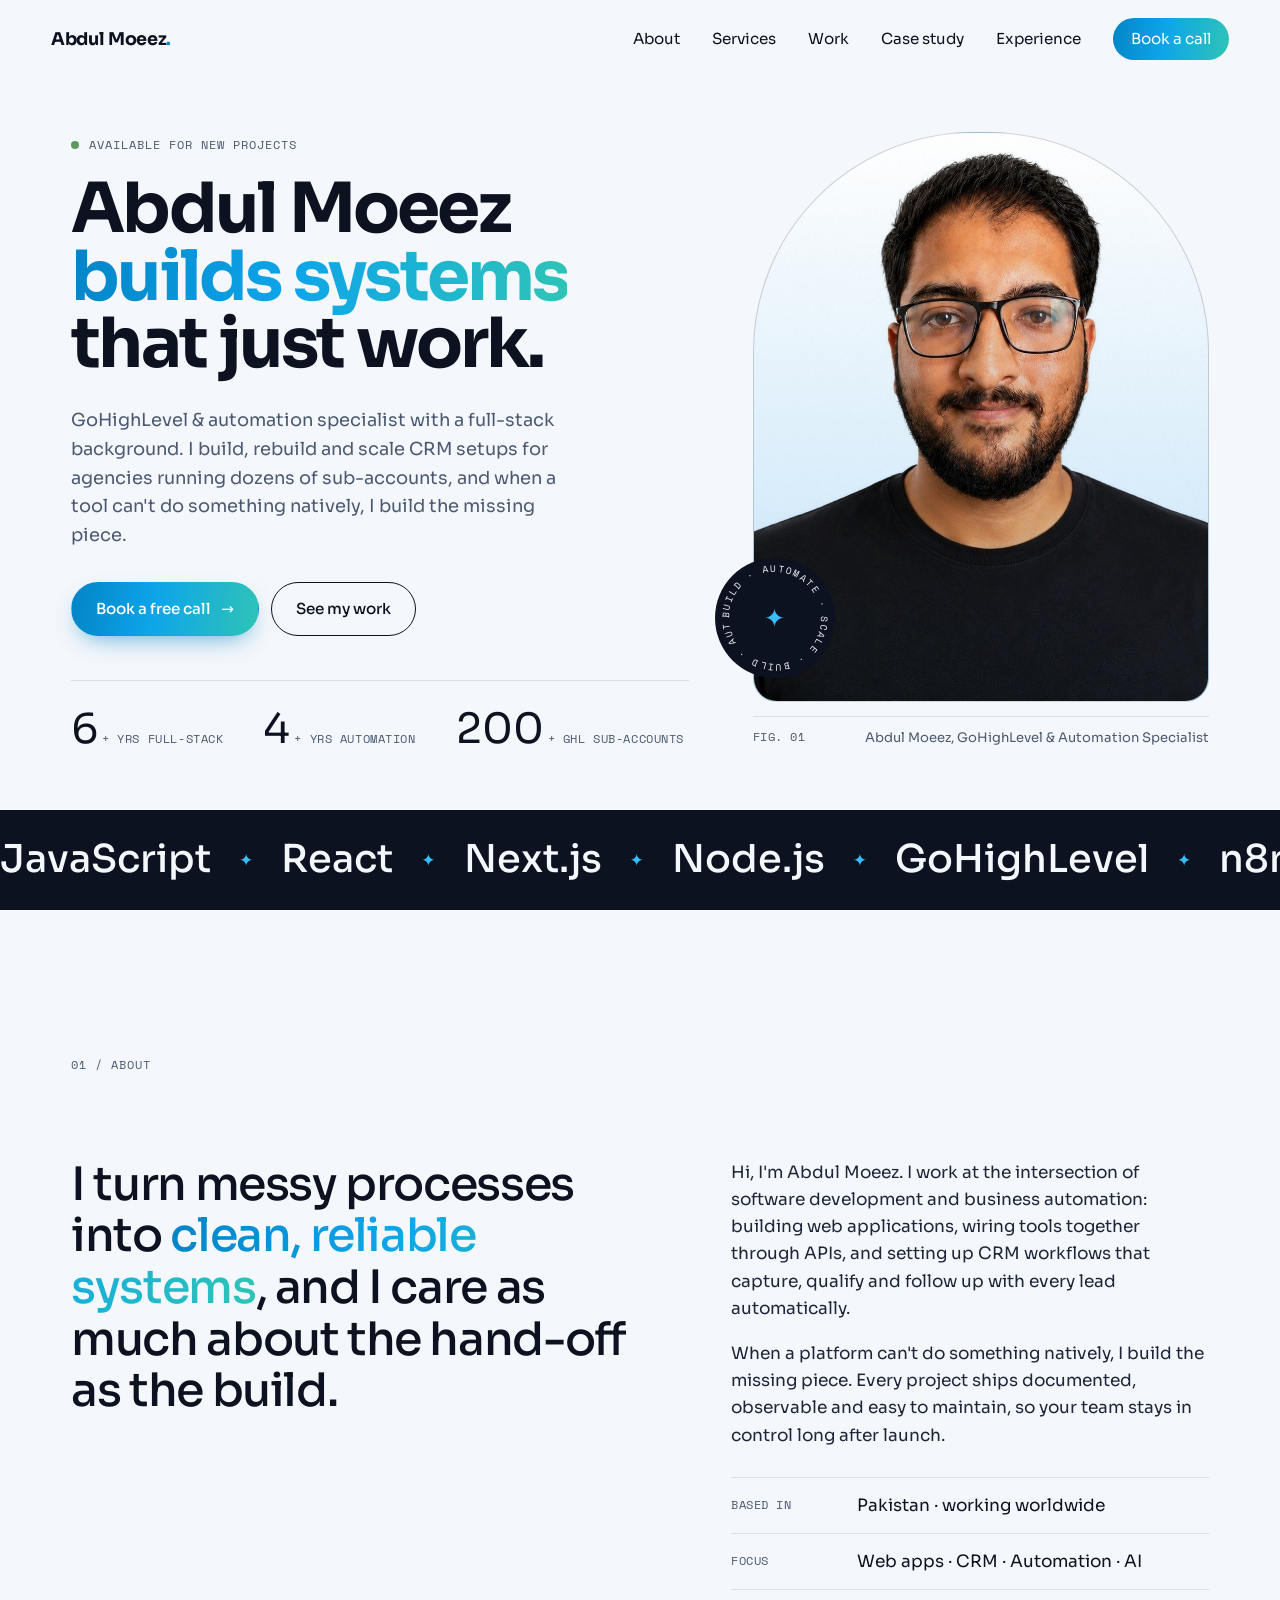
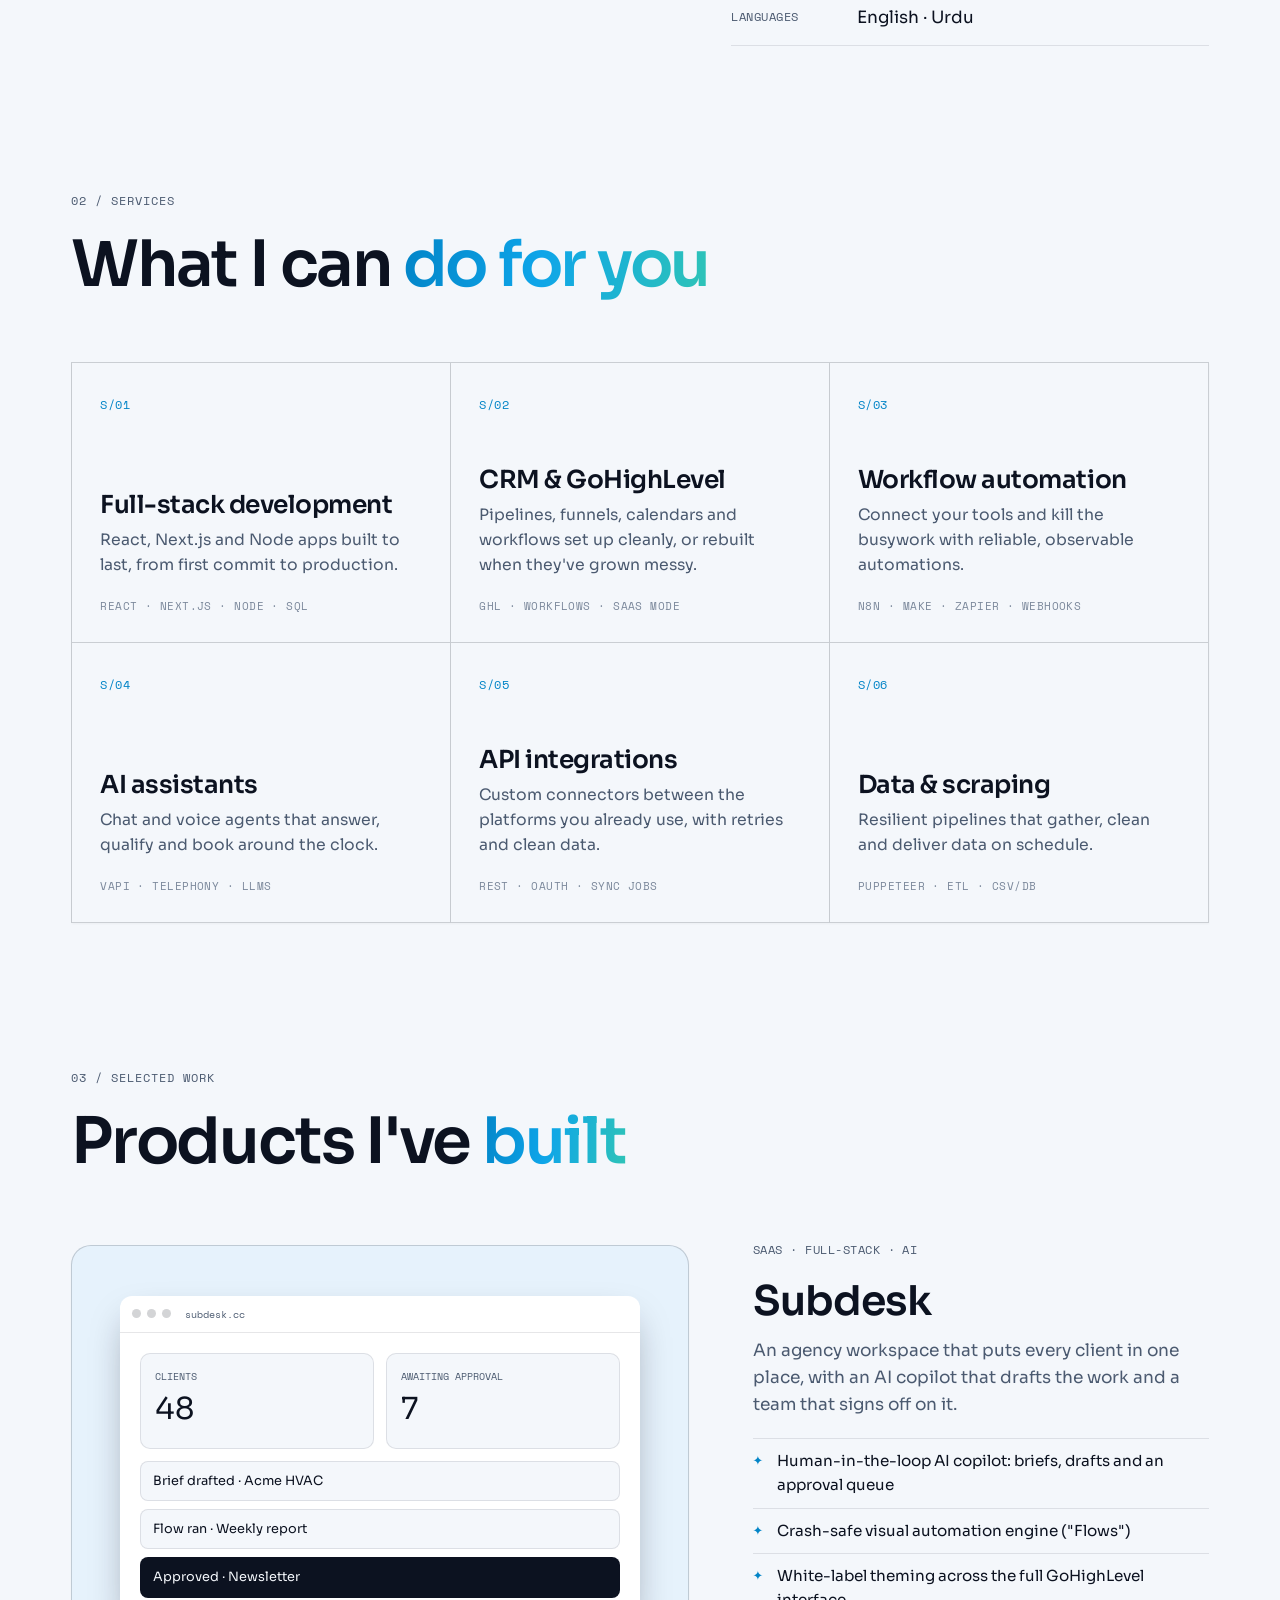
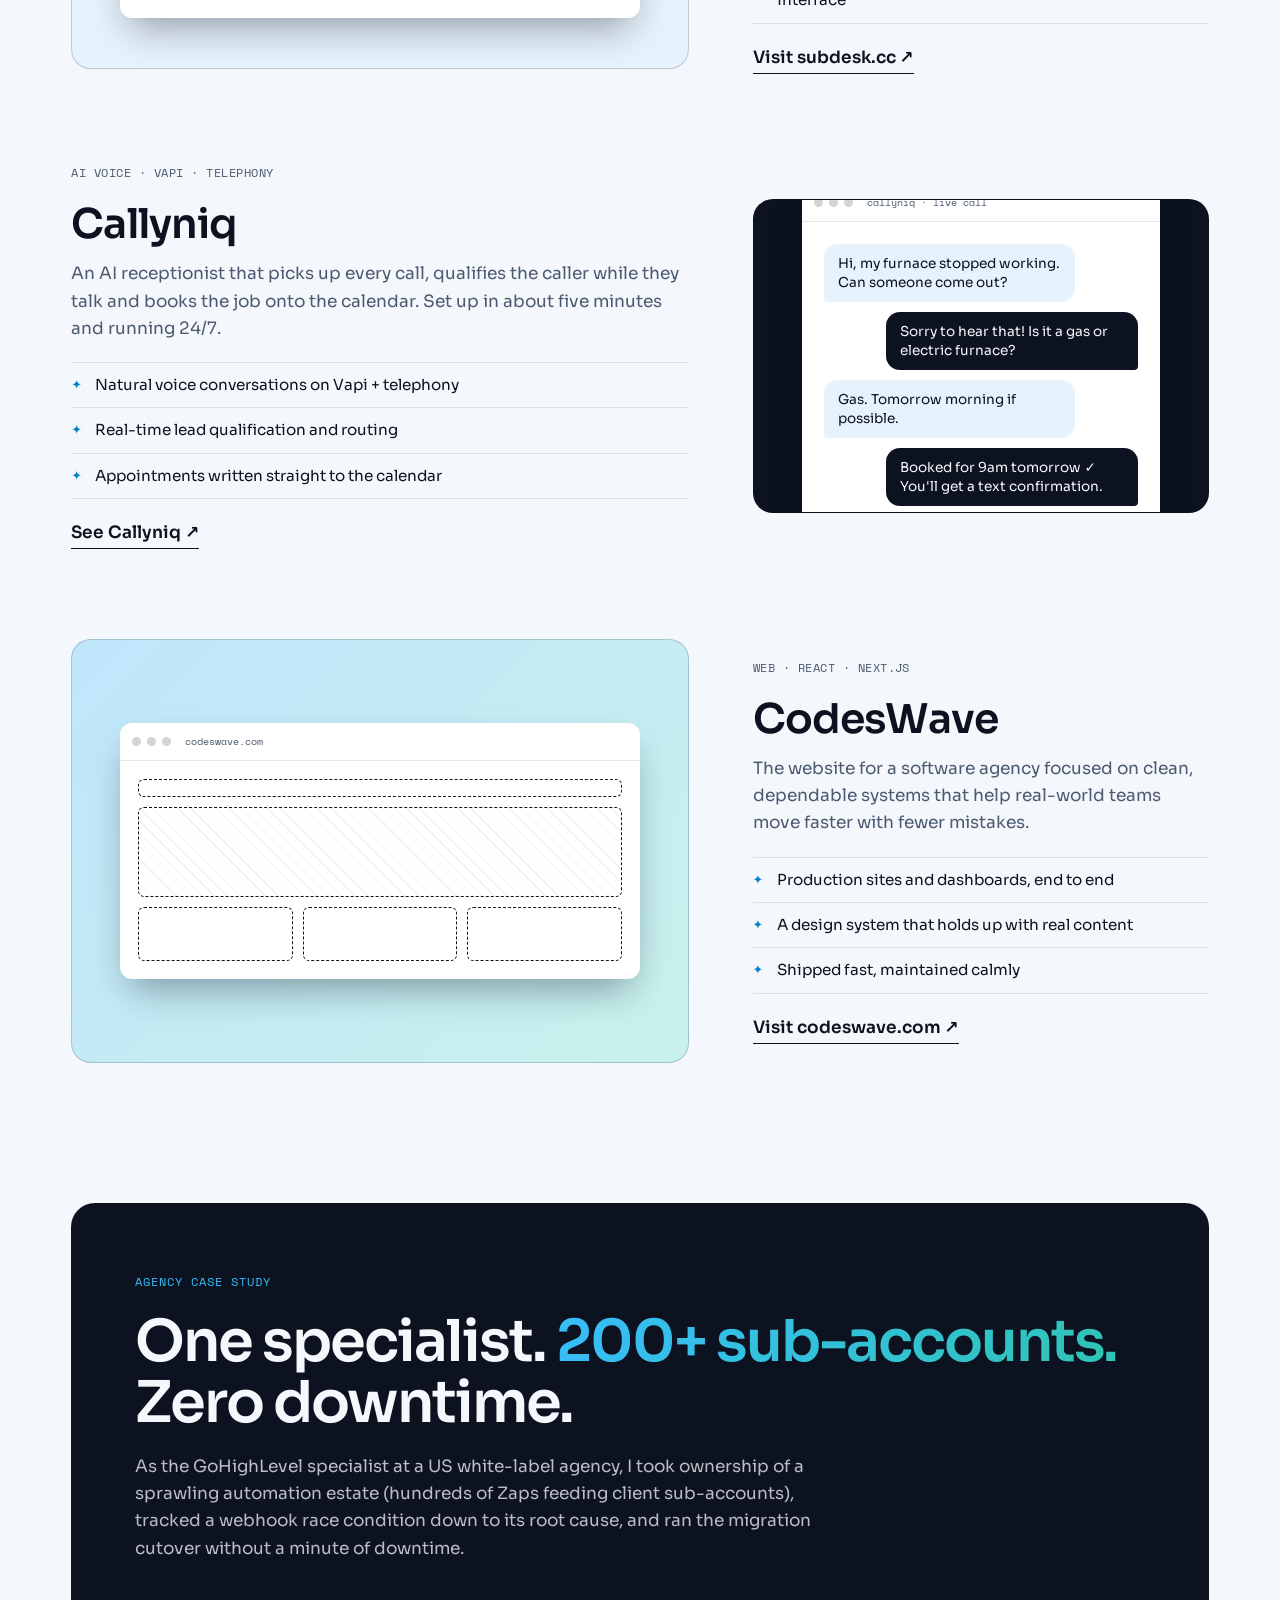
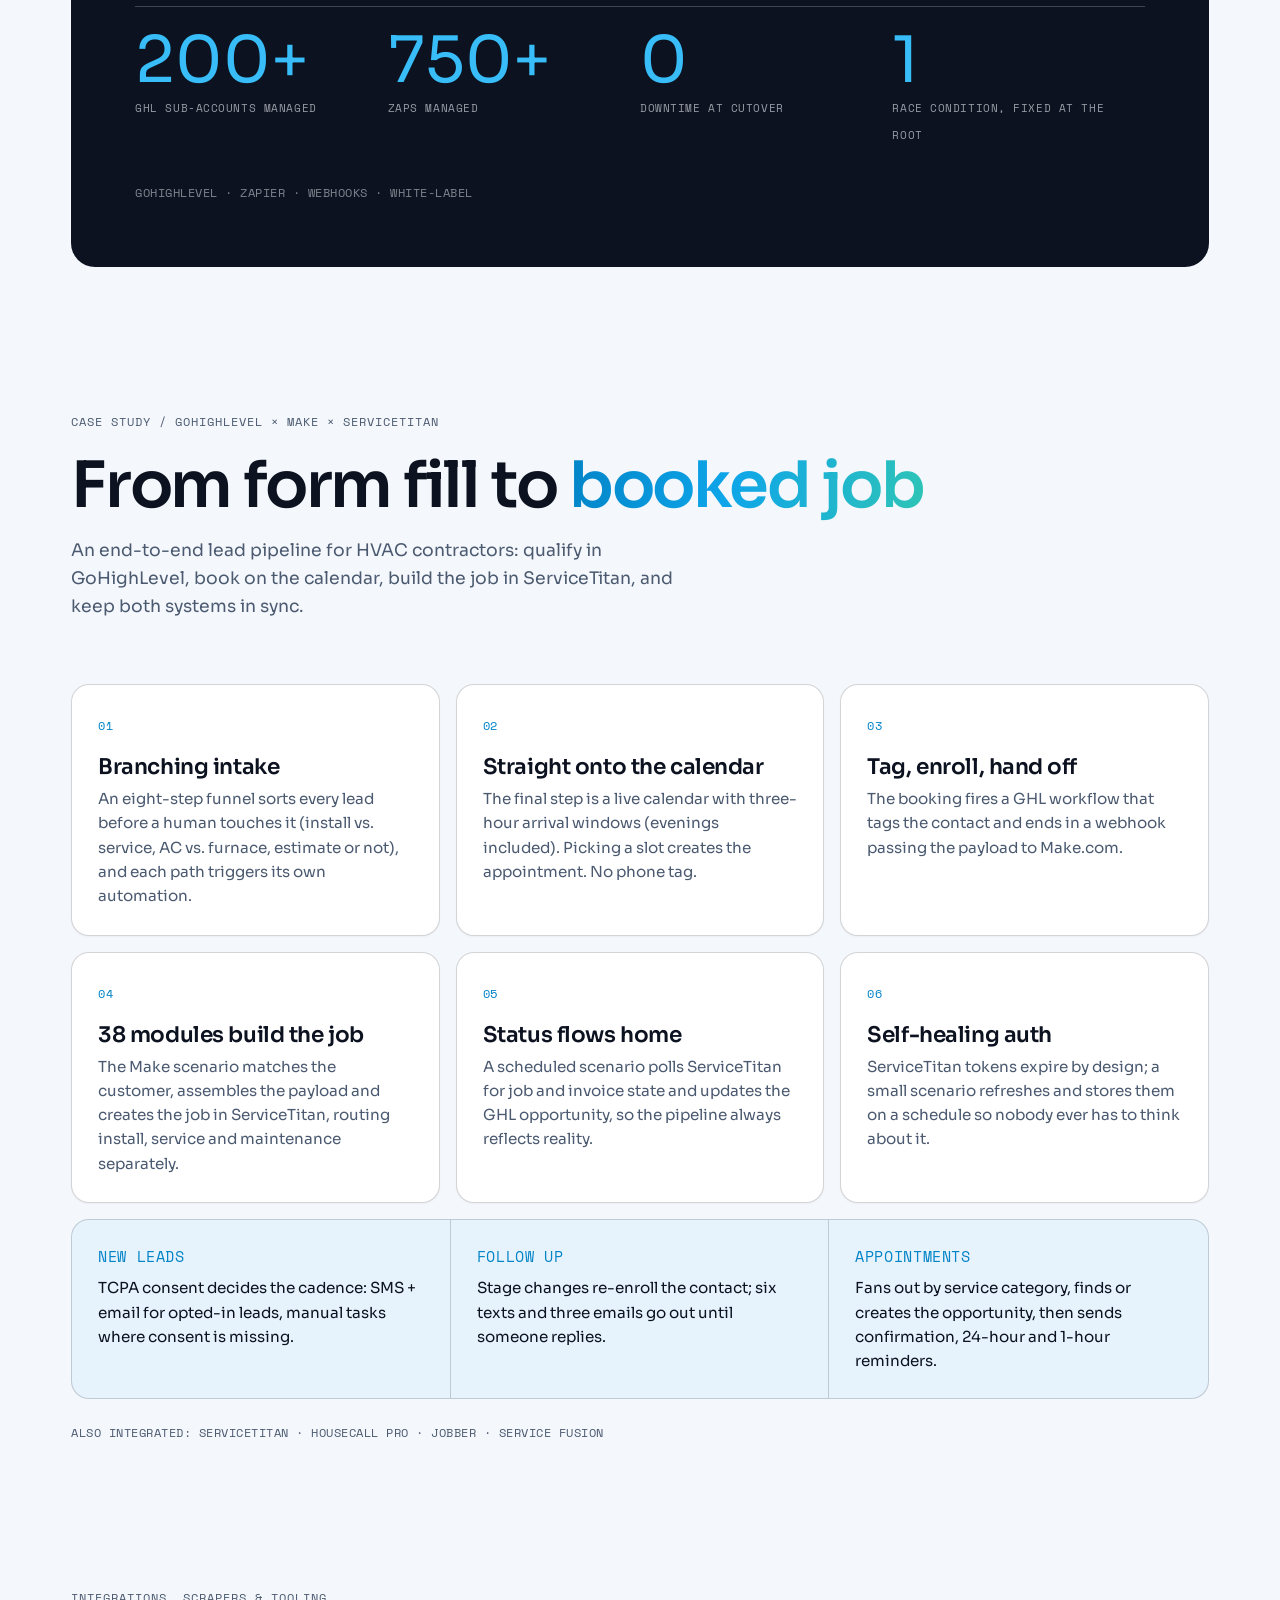
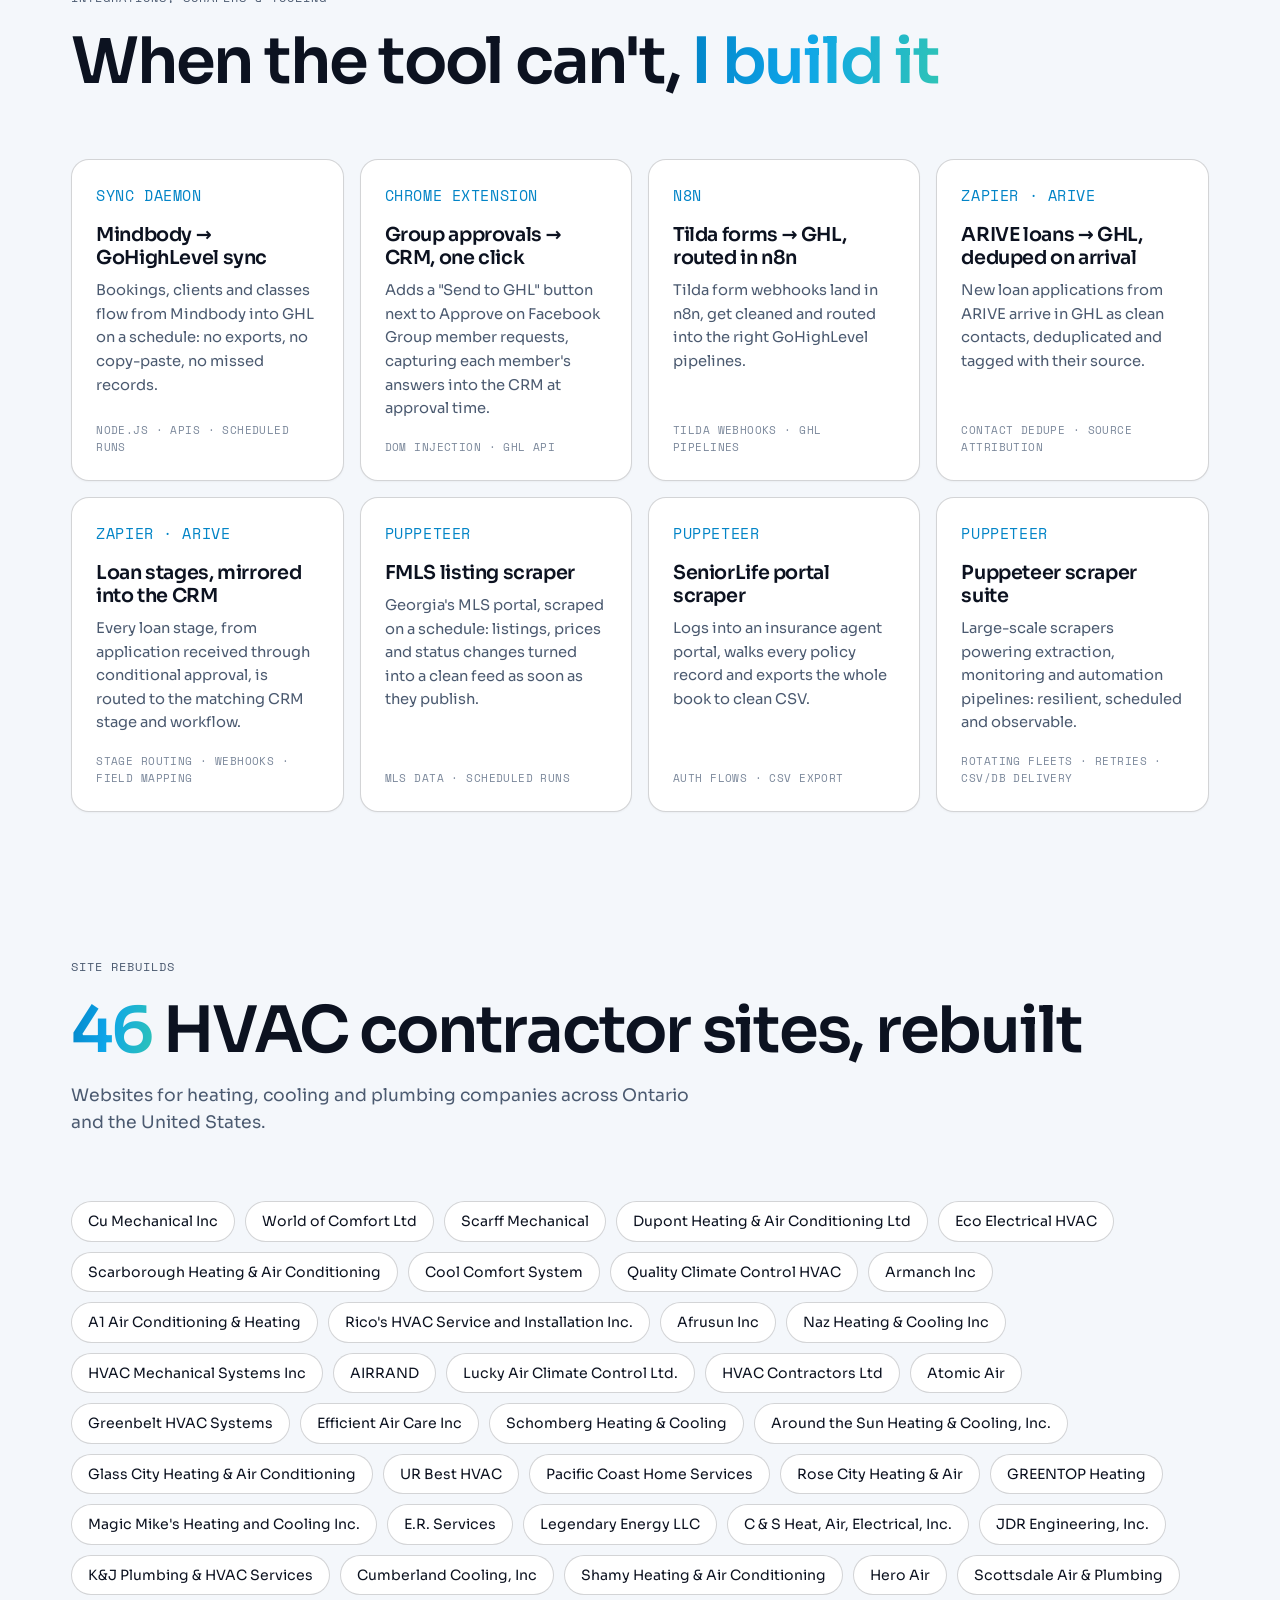
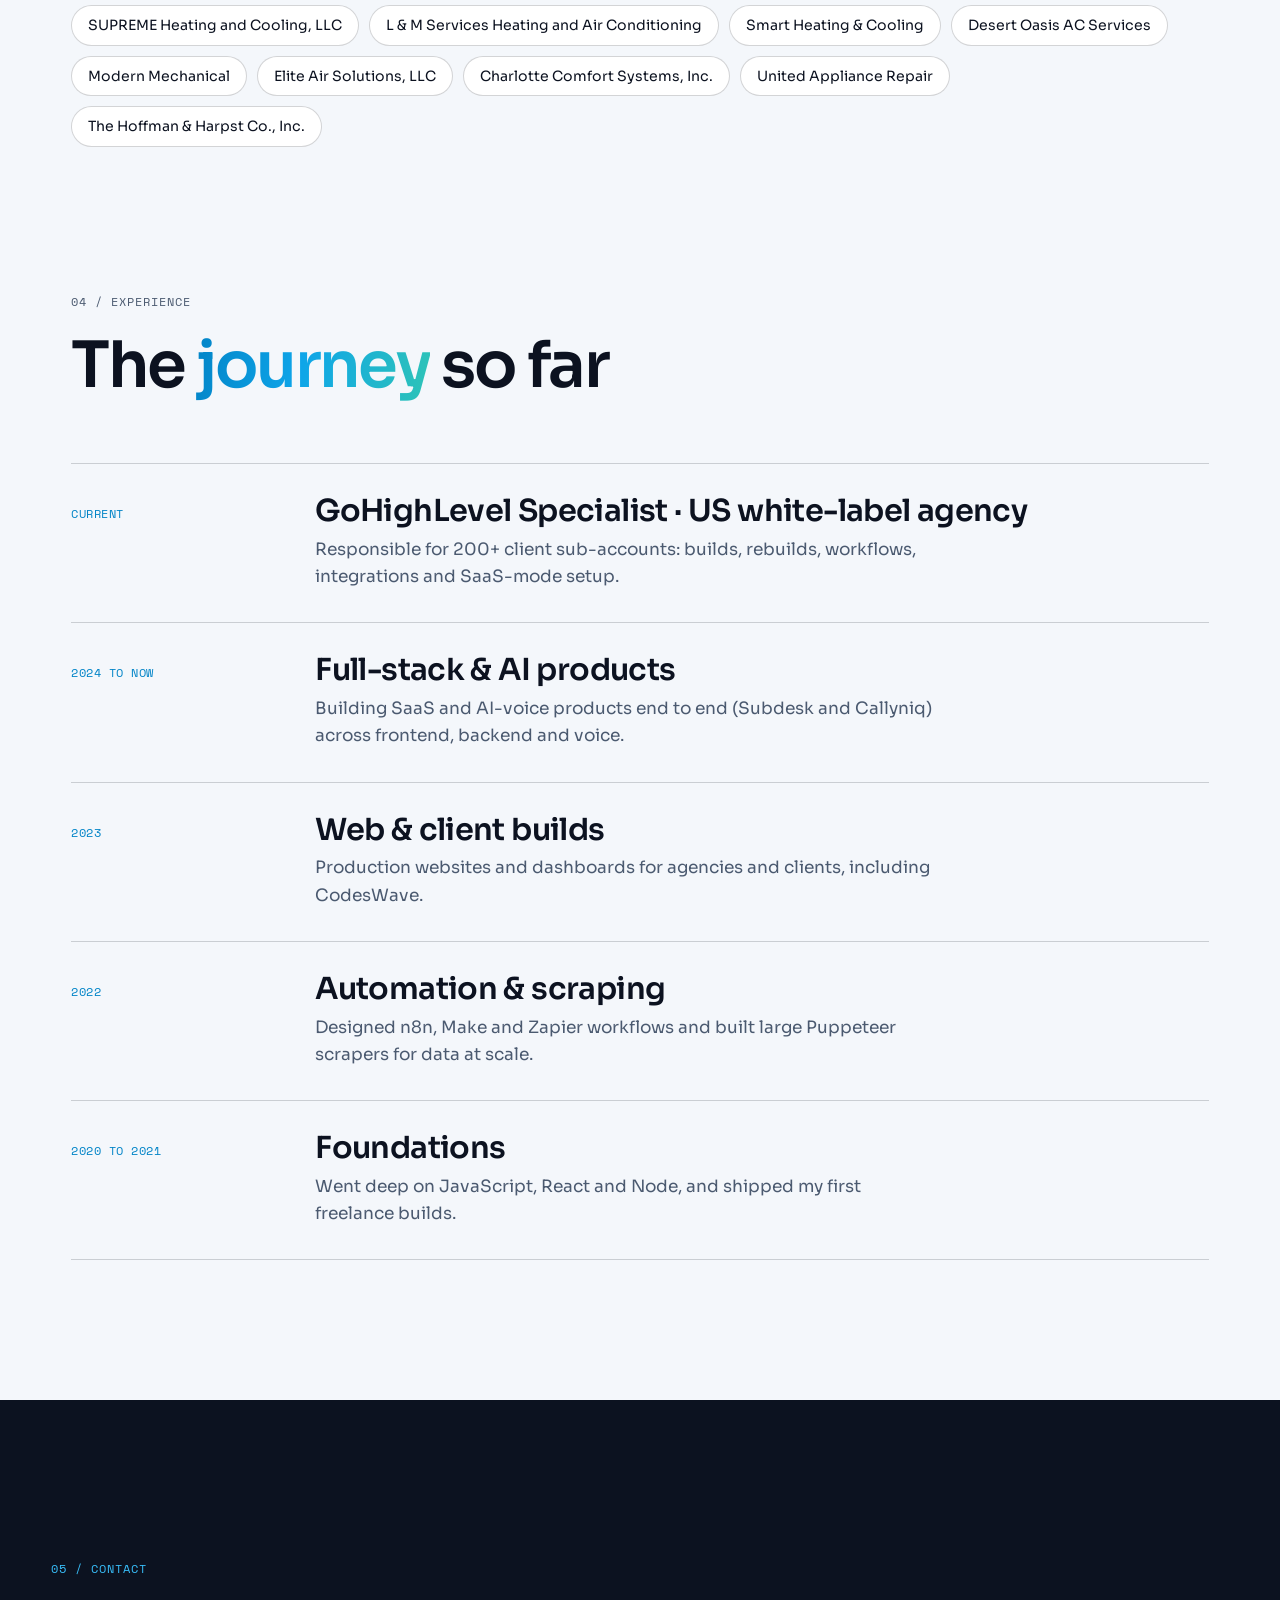
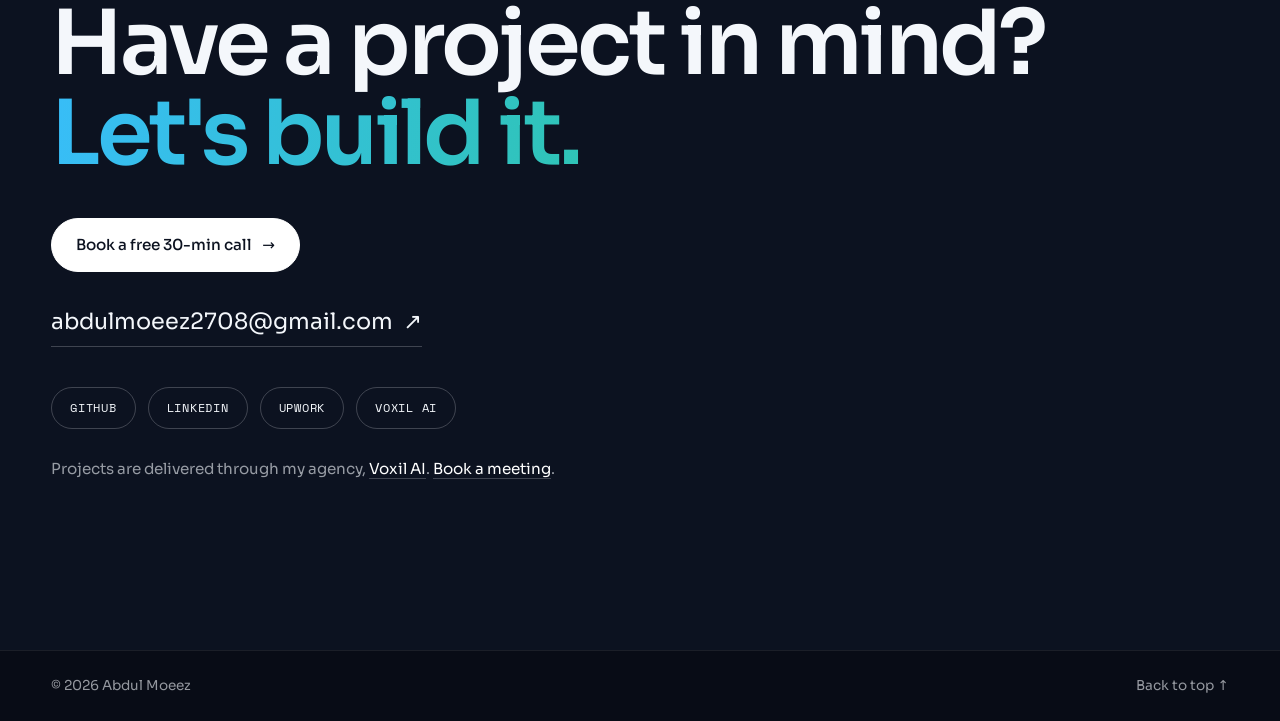
==== index.html @ 613c95e8 "Add portfolio site Single-page portfolio for Abdul Moeez with products, case studies, integrations, " ====
<!doctype html>
<html lang="en">
<head>
  <meta charset="utf-8" />
  <meta name="viewport" content="width=device-width, initial-scale=1" />
  <title>Abdul Moeez · Developer &amp; Automation Specialist</title>
  <meta name="description" content="Abdul Moeez builds web apps, CRM systems and automations that help teams move faster with fewer mistakes." />
  <meta name="theme-color" content="#f4f7fb" />
  <meta property="og:type" content="website" />
  <meta property="og:title" content="Abdul Moeez · Developer &amp; Automation Specialist" />
  <meta property="og:description" content="Web apps, CRM systems and automations that help teams move faster." />
  <meta property="og:url" content="https://abdulmoeezhassan.github.io/" />
  <meta property="og:image" content="https://abdulmoeezhassan.github.io/images/abdul-moeez.jpg" />
  <link rel="icon" href="data:image/svg+xml,<svg xmlns='http://www.w3.org/2000/svg' viewBox='0 0 64 64'><rect width='64' height='64' rx='14' fill='%230c1220'/><text x='50%25' y='56%25' text-anchor='middle' dominant-baseline='middle' font-family='Arial,sans-serif' font-weight='700' font-size='28' fill='%2338bdf8'>am</text></svg>" />
  <link rel="preconnect" href="https://fonts.googleapis.com" />
  <link rel="preconnect" href="https://fonts.gstatic.com" crossorigin />
  <link href="https://fonts.googleapis.com/css2?family=Sora:wght@300..800&family=Space+Mono:ital,wght@0,400;0,700;1,400&display=swap" rel="stylesheet" />
  <link rel="stylesheet" href="style.css" />
</head>
<body>
  <!-- ============ NAV ============ -->
  <header class="nav" id="nav">
    <a href="#top" class="nav__logo">Abdul&nbsp;Moeez<span>.</span></a>
    <nav class="nav__links" id="navLinks">
      <a href="#about">About</a>
      <a href="#services">Services</a>
      <a href="#work">Work</a>
      <a href="#pipeline">Case study</a>
      <a href="#experience">Experience</a>
      <a href="https://www.voxilai.tech/book-meeting.html" class="nav__cta" target="_blank" rel="noopener">Book a call</a>
    </nav>
    <button class="nav__toggle" id="navToggle" aria-label="Open menu" aria-expanded="false">
      <span></span><span></span>
    </button>
  </header>

  <main id="top">
    <!-- ============ HERO ============ -->
    <section class="hero">
      <div class="hero__grid">
        <div class="hero__text">
          <p class="mono-label reveal"><span class="dot"></span> Available for new projects</p>
          <h1 class="hero__title reveal">
            Abdul Moeez<br />
            <em>builds systems</em><br />
            that just work.
          </h1>
          <p class="hero__lede reveal">
            GoHighLevel &amp; automation specialist with a full-stack background. I build, rebuild
            and scale CRM setups for agencies running dozens of sub-accounts, and when a tool
            can't do something natively, I build the missing piece.
          </p>
          <div class="hero__actions reveal">
            <a href="https://www.voxilai.tech/book-meeting.html" class="btn btn--blue" target="_blank" rel="noopener">Book a free call <span aria-hidden="true">→</span></a>
            <a href="#work" class="btn btn--ghost">See my work</a>
          </div>
          <ul class="hero__meta reveal">
            <li><strong data-count="6">0</strong><span>+ yrs full-stack</span></li>
            <li><strong data-count="4">0</strong><span>+ yrs automation</span></li>
            <li><strong data-count="200">0</strong><span>+ GHL sub-accounts</span></li>
          </ul>
        </div>

        <figure class="hero__portrait reveal">
          <div class="portrait__frame">
            <img src="images/abdul-moeez.jpg" alt="Portrait of Abdul Moeez" width="1402" height="1122" fetchpriority="high" />
          </div>
          <figcaption class="portrait__tag">
            <span class="mono">FIG. 01</span>
            <span>Abdul Moeez, GoHighLevel &amp; Automation Specialist</span>
          </figcaption>
          <div class="portrait__stamp" aria-hidden="true">
            <svg viewBox="0 0 120 120">
              <defs><path id="circle" d="M60,60 m-46,0 a46,46 0 1,1 92,0 a46,46 0 1,1 -92,0" /></defs>
              <text><textPath href="#circle">BUILD · AUTOMATE · SCALE · BUILD · AUTOMATE · SCALE ·</textPath></text>
            </svg>
            <span>✦</span>
          </div>
        </figure>
      </div>
    </section>

    <!-- ============ MARQUEE ============ -->
    <div class="marquee" aria-hidden="true">
      <div class="marquee__track">
        <span>JavaScript</span><i>✦</i><span>React</span><i>✦</i><span>Next.js</span><i>✦</i><span>Node.js</span><i>✦</i>
        <span>GoHighLevel</span><i>✦</i><span>n8n</span><i>✦</i><span>Make</span><i>✦</i><span>Zapier</span><i>✦</i>
        <span>APIs &amp; Webhooks</span><i>✦</i><span>AI Agents</span><i>✦</i>
        <span>JavaScript</span><i>✦</i><span>React</span><i>✦</i><span>Next.js</span><i>✦</i><span>Node.js</span><i>✦</i>
        <span>GoHighLevel</span><i>✦</i><span>n8n</span><i>✦</i><span>Make</span><i>✦</i><span>Zapier</span><i>✦</i>
        <span>APIs &amp; Webhooks</span><i>✦</i><span>AI Agents</span><i>✦</i>
      </div>
    </div>

    <!-- ============ ABOUT ============ -->
    <section class="section about" id="about">
      <div class="section__head reveal">
        <p class="mono-label">01 / About</p>
      </div>
      <div class="about__grid">
        <h2 class="about__statement reveal">
          I turn messy processes into <em>clean, reliable systems</em>,
          and I care as much about the hand-off as the build.
        </h2>
        <div class="about__body reveal">
          <p>
            Hi, I'm Abdul Moeez. I work at the intersection of software development and business
            automation: building web applications, wiring tools together through APIs, and setting up
            CRM workflows that capture, qualify and follow up with every lead automatically.
          </p>
          <p>
            When a platform can't do something natively, I build the missing piece. Every project ships
            documented, observable and easy to maintain, so your team stays in control long after launch.
          </p>
          <ul class="about__facts">
            <li><span class="mono">Based in</span> Pakistan · working worldwide</li>
            <li><span class="mono">Focus</span> Web apps · CRM · Automation · AI</li>
            <li><span class="mono">Languages</span> English · Urdu</li>
          </ul>
        </div>
      </div>
    </section>

    <!-- ============ SERVICES ============ -->
    <section class="section services" id="services">
      <div class="section__head reveal">
        <p class="mono-label">02 / Services</p>
        <h2 class="section__title">What I can <em>do for you</em></h2>
      </div>
      <div class="services__grid">
        <article class="service reveal">
          <span class="service__num mono">S/01</span>
          <h3>Full-stack development</h3>
          <p>React, Next.js and Node apps built to last, from first commit to production.</p>
          <p class="service__tags mono">React · Next.js · Node · SQL</p>
        </article>
        <article class="service reveal">
          <span class="service__num mono">S/02</span>
          <h3>CRM &amp; GoHighLevel</h3>
          <p>Pipelines, funnels, calendars and workflows set up cleanly, or rebuilt when they've grown messy.</p>
          <p class="service__tags mono">GHL · Workflows · SaaS mode</p>
        </article>
        <article class="service reveal">
          <span class="service__num mono">S/03</span>
          <h3>Workflow automation</h3>
          <p>Connect your tools and kill the busywork with reliable, observable automations.</p>
          <p class="service__tags mono">n8n · Make · Zapier · Webhooks</p>
        </article>
        <article class="service reveal">
          <span class="service__num mono">S/04</span>
          <h3>AI assistants</h3>
          <p>Chat and voice agents that answer, qualify and book around the clock.</p>
          <p class="service__tags mono">Vapi · Telephony · LLMs</p>
        </article>
        <article class="service reveal">
          <span class="service__num mono">S/05</span>
          <h3>API integrations</h3>
          <p>Custom connectors between the platforms you already use, with retries and clean data.</p>
          <p class="service__tags mono">REST · OAuth · Sync jobs</p>
        </article>
        <article class="service reveal">
          <span class="service__num mono">S/06</span>
          <h3>Data &amp; scraping</h3>
          <p>Resilient pipelines that gather, clean and deliver data on schedule.</p>
          <p class="service__tags mono">Puppeteer · ETL · CSV/DB</p>
        </article>
      </div>
    </section>

    <!-- ============ WORK ============ -->
    <section class="section work" id="work">
      <div class="section__head reveal">
        <p class="mono-label">03 / Selected work</p>
        <h2 class="section__title">Products I've <em>built</em></h2>
      </div>

      <div class="work__list">
        <article class="project reveal">
          <div class="project__visual project__visual--a" aria-hidden="true">
            <div class="mock">
              <div class="mock__bar"><i></i><i></i><i></i><small>subdesk.cc</small></div>
              <div class="mock__dash">
                <div class="kpi"><small>Clients</small><strong>48</strong></div>
                <div class="kpi"><small>Awaiting approval</small><strong>7</strong></div>
                <div class="mock__rows"><span>Brief drafted · Acme HVAC</span><span>Flow ran · Weekly report</span><span class="ok">Approved · Newsletter</span></div>
              </div>
            </div>
          </div>
          <div class="project__info">
            <p class="mono project__kicker">SaaS · Full-stack · AI</p>
            <h3>Subdesk</h3>
            <p>An agency workspace that puts every client in one place, with an AI copilot that drafts the work and a team that signs off on it.</p>
            <ul class="project__points">
              <li>Human-in-the-loop AI copilot: briefs, drafts and an approval queue</li>
              <li>Crash-safe visual automation engine ("Flows")</li>
              <li>White-label theming across the full GoHighLevel interface</li>
            </ul>
            <a class="project__link" href="https://subdesk.cc/" target="_blank" rel="noopener">Visit subdesk.cc ↗</a>
          </div>
        </article>

        <article class="project project--flip reveal">
          <div class="project__visual project__visual--c" aria-hidden="true">
            <div class="mock">
              <div class="mock__bar"><i></i><i></i><i></i><small>callyniq · live call</small></div>
              <div class="mock__chat">
                <p class="in">Hi, my furnace stopped working. Can someone come out?</p>
                <p class="out">Sorry to hear that! Is it a gas or electric furnace?</p>
                <p class="in">Gas. Tomorrow morning if possible.</p>
                <p class="out">Booked for 9am tomorrow ✓ You'll get a text confirmation.</p>
              </div>
            </div>
          </div>
          <div class="project__info">
            <p class="mono project__kicker">AI voice · Vapi · Telephony</p>
            <h3>Callyniq</h3>
            <p>An AI receptionist that picks up every call, qualifies the caller while they talk and books the job onto the calendar. Set up in about five minutes and running 24/7.</p>
            <ul class="project__points">
              <li>Natural voice conversations on Vapi + telephony</li>
              <li>Real-time lead qualification and routing</li>
              <li>Appointments written straight to the calendar</li>
            </ul>
            <a class="project__link" href="https://callyniq.onrender.com/" target="_blank" rel="noopener">See Callyniq ↗</a>
          </div>
        </article>

        <article class="project reveal">
          <div class="project__visual project__visual--b" aria-hidden="true">
            <div class="mock">
              <div class="mock__bar"><i></i><i></i><i></i><small>codeswave.com</small></div>
              <div class="mock__wire">
                <span class="w w--nav"></span><span class="w w--hero"></span>
                <span class="w"></span><span class="w"></span><span class="w"></span>
              </div>
            </div>
          </div>
          <div class="project__info">
            <p class="mono project__kicker">Web · React · Next.js</p>
            <h3>CodesWave</h3>
            <p>The website for a software agency focused on clean, dependable systems that help real-world teams move faster with fewer mistakes.</p>
            <ul class="project__points">
              <li>Production sites and dashboards, end to end</li>
              <li>A design system that holds up with real content</li>
              <li>Shipped fast, maintained calmly</li>
            </ul>
            <a class="project__link" href="https://www.codeswave.com/" target="_blank" rel="noopener">Visit codeswave.com ↗</a>
          </div>
        </article>
      </div>
    </section>

    <!-- ============ AGENCY CASE STUDY ============ -->
    <section class="section case" id="agency">
      <div class="case__card reveal">
        <div class="case__head">
          <p class="mono-label mono-label--light">Agency case study</p>
          <h2>One specialist. <em>200+ sub-accounts.</em> Zero downtime.</h2>
          <p>As the GoHighLevel specialist at a US white-label agency, I took ownership of a sprawling automation estate (hundreds of Zaps feeding client sub-accounts), tracked a webhook race condition down to its root cause, and ran the migration cutover without a minute of downtime.</p>
        </div>
        <ul class="case__stats">
          <li><strong>200+</strong><span>GHL sub-accounts managed</span></li>
          <li><strong>750+</strong><span>Zaps managed</span></li>
          <li><strong>0</strong><span>Downtime at cutover</span></li>
          <li><strong>1</strong><span>Race condition, fixed at the root</span></li>
        </ul>
        <p class="case__tags mono">GoHighLevel · Zapier · Webhooks · White-label</p>
      </div>
    </section>

    <!-- ============ HVAC PIPELINE ============ -->
    <section class="section pipeline" id="pipeline">
      <div class="section__head reveal">
        <p class="mono-label">Case study / GoHighLevel × Make × ServiceTitan</p>
        <h2 class="section__title">From form fill to <em>booked job</em></h2>
        <p class="section__lede">An end-to-end lead pipeline for HVAC contractors: qualify in GoHighLevel, book on the calendar, build the job in ServiceTitan, and keep both systems in sync.</p>
      </div>
      <ol class="steps">
        <li class="reveal"><span class="mono">01</span><h3>Branching intake</h3><p>An eight-step funnel sorts every lead before a human touches it (install vs. service, AC vs. furnace, estimate or not), and each path triggers its own automation.</p></li>
        <li class="reveal"><span class="mono">02</span><h3>Straight onto the calendar</h3><p>The final step is a live calendar with three-hour arrival windows (evenings included). Picking a slot creates the appointment. No phone tag.</p></li>
        <li class="reveal"><span class="mono">03</span><h3>Tag, enroll, hand off</h3><p>The booking fires a GHL workflow that tags the contact and ends in a webhook passing the payload to Make.com.</p></li>
        <li class="reveal"><span class="mono">04</span><h3>38 modules build the job</h3><p>The Make scenario matches the customer, assembles the payload and creates the job in ServiceTitan, routing install, service and maintenance separately.</p></li>
        <li class="reveal"><span class="mono">05</span><h3>Status flows home</h3><p>A scheduled scenario polls ServiceTitan for job and invoice state and updates the GHL opportunity, so the pipeline always reflects reality.</p></li>
        <li class="reveal"><span class="mono">06</span><h3>Self-healing auth</h3><p>ServiceTitan tokens expire by design; a small scenario refreshes and stores them on a schedule so nobody ever has to think about it.</p></li>
      </ol>
      <div class="flows reveal">
        <div><p class="mono">New leads</p><p>TCPA consent decides the cadence: SMS + email for opted-in leads, manual tasks where consent is missing.</p></div>
        <div><p class="mono">Follow up</p><p>Stage changes re-enroll the contact; six texts and three emails go out until someone replies.</p></div>
        <div><p class="mono">Appointments</p><p>Fans out by service category, finds or creates the opportunity, then sends confirmation, 24-hour and 1-hour reminders.</p></div>
      </div>
      <p class="pipeline__also mono reveal">Also integrated: ServiceTitan · Housecall Pro · Jobber · Service Fusion</p>
    </section>

    <!-- ============ INTEGRATIONS & TOOLING ============ -->
    <section class="section tools" id="integrations">
      <div class="section__head reveal">
        <p class="mono-label">Integrations, scrapers &amp; tooling</p>
        <h2 class="section__title">When the tool can't, <em>I build it</em></h2>
      </div>
      <div class="tools__grid">
        <article class="tool reveal"><p class="mono">Sync daemon</p><h3>Mindbody → GoHighLevel sync</h3><p>Bookings, clients and classes flow from Mindbody into GHL on a schedule: no exports, no copy-paste, no missed records.</p><p class="tool__tags mono">Node.js · APIs · Scheduled runs</p></article>
        <article class="tool reveal"><p class="mono">Chrome extension</p><h3>Group approvals → CRM, one click</h3><p>Adds a "Send to GHL" button next to Approve on Facebook Group member requests, capturing each member's answers into the CRM at approval time.</p><p class="tool__tags mono">DOM injection · GHL API</p></article>
        <article class="tool reveal"><p class="mono">n8n</p><h3>Tilda forms → GHL, routed in n8n</h3><p>Tilda form webhooks land in n8n, get cleaned and routed into the right GoHighLevel pipelines.</p><p class="tool__tags mono">Tilda webhooks · GHL pipelines</p></article>
        <article class="tool reveal"><p class="mono">Zapier · ARIVE</p><h3>ARIVE loans → GHL, deduped on arrival</h3><p>New loan applications from ARIVE arrive in GHL as clean contacts, deduplicated and tagged with their source.</p><p class="tool__tags mono">Contact dedupe · Source attribution</p></article>
        <article class="tool reveal"><p class="mono">Zapier · ARIVE</p><h3>Loan stages, mirrored into the CRM</h3><p>Every loan stage, from application received through conditional approval, is routed to the matching CRM stage and workflow.</p><p class="tool__tags mono">Stage routing · Webhooks · Field mapping</p></article>
        <article class="tool reveal"><p class="mono">Puppeteer</p><h3>FMLS listing scraper</h3><p>Georgia's MLS portal, scraped on a schedule: listings, prices and status changes turned into a clean feed as soon as they publish.</p><p class="tool__tags mono">MLS data · Scheduled runs</p></article>
        <article class="tool reveal"><p class="mono">Puppeteer</p><h3>SeniorLife portal scraper</h3><p>Logs into an insurance agent portal, walks every policy record and exports the whole book to clean CSV.</p><p class="tool__tags mono">Auth flows · CSV export</p></article>
        <article class="tool reveal"><p class="mono">Puppeteer</p><h3>Puppeteer scraper suite</h3><p>Large-scale scrapers powering extraction, monitoring and automation pipelines: resilient, scheduled and observable.</p><p class="tool__tags mono">Rotating fleets · Retries · CSV/DB delivery</p></article>
      </div>
    </section>

    <!-- ============ CLIENT SITES ============ -->
    <section class="section sites" id="sites">
      <div class="section__head reveal">
        <p class="mono-label">Site rebuilds</p>
        <h2 class="section__title"><em>46</em> HVAC contractor sites, rebuilt</h2>
        <p class="section__lede">Websites for heating, cooling and plumbing companies across Ontario and the United States.</p>
      </div>
      <ul class="sites__list reveal">
          <li>Cu Mechanical Inc</li>
          <li>World of Comfort Ltd</li>
          <li>Scarff Mechanical</li>
          <li>Dupont Heating &amp; Air Conditioning Ltd</li>
          <li>Eco Electrical HVAC</li>
          <li>Scarborough Heating &amp; Air Conditioning</li>
          <li>Cool Comfort System</li>
          <li>Quality Climate Control HVAC</li>
          <li>Armanch Inc</li>
          <li>A1 Air Conditioning &amp; Heating</li>
          <li>Rico's HVAC Service and Installation Inc.</li>
          <li>Afrusun Inc</li>
          <li>Naz Heating &amp; Cooling Inc</li>
          <li>HVAC Mechanical Systems Inc</li>
          <li>AIRRAND</li>
          <li>Lucky Air Climate Control Ltd.</li>
          <li>HVAC Contractors Ltd</li>
          <li>Atomic Air</li>
          <li>Greenbelt HVAC Systems</li>
          <li>Efficient Air Care Inc</li>
          <li>Schomberg Heating &amp; Cooling</li>
          <li>Around the Sun Heating &amp; Cooling, Inc.</li>
          <li>Glass City Heating &amp; Air Conditioning</li>
          <li>UR Best HVAC</li>
          <li>Pacific Coast Home Services</li>
          <li>Rose City Heating &amp; Air</li>
          <li>GREENTOP Heating</li>
          <li>Magic Mike's Heating and Cooling Inc.</li>
          <li>E.R. Services</li>
          <li>Legendary Energy LLC</li>
          <li>C &amp; S Heat, Air, Electrical, Inc.</li>
          <li>JDR Engineering, Inc.</li>
          <li>K&amp;J Plumbing &amp; HVAC Services</li>
          <li>Cumberland Cooling, Inc</li>
          <li>Shamy Heating &amp; Air Conditioning</li>
          <li>Hero Air</li>
          <li>Scottsdale Air &amp; Plumbing</li>
          <li>SUPREME Heating and Cooling, LLC</li>
          <li>L &amp; M Services Heating and Air Conditioning</li>
          <li>Smart Heating &amp; Cooling</li>
          <li>Desert Oasis AC Services</li>
          <li>Modern Mechanical</li>
          <li>Elite Air Solutions, LLC</li>
          <li>Charlotte Comfort Systems, Inc.</li>
          <li>United Appliance Repair</li>
          <li>The Hoffman &amp; Harpst Co., Inc.</li>
      </ul>
    </section>

    <!-- ============ EXPERIENCE ============ -->
    <section class="section experience" id="experience">
      <div class="section__head reveal">
        <p class="mono-label">04 / Experience</p>
        <h2 class="section__title">The <em>journey</em> so far</h2>
      </div>
      <ol class="timeline">
        <li class="reveal">
          <span class="timeline__date mono">Current</span>
          <div>
            <h3>GoHighLevel Specialist · US white-label agency</h3>
            <p>Responsible for 200+ client sub-accounts: builds, rebuilds, workflows, integrations and SaaS-mode setup.</p>
          </div>
        </li>
        <li class="reveal">
          <span class="timeline__date mono">2024 to Now</span>
          <div>
            <h3>Full-stack &amp; AI products</h3>
            <p>Building SaaS and AI-voice products end to end (Subdesk and Callyniq) across frontend, backend and voice.</p>
          </div>
        </li>
        <li class="reveal">
          <span class="timeline__date mono">2023</span>
          <div>
            <h3>Web &amp; client builds</h3>
            <p>Production websites and dashboards for agencies and clients, including CodesWave.</p>
          </div>
        </li>
        <li class="reveal">
          <span class="timeline__date mono">2022</span>
          <div>
            <h3>Automation &amp; scraping</h3>
            <p>Designed n8n, Make and Zapier workflows and built large Puppeteer scrapers for data at scale.</p>
          </div>
        </li>
        <li class="reveal">
          <span class="timeline__date mono">2020 to 2021</span>
          <div>
            <h3>Foundations</h3>
            <p>Went deep on JavaScript, React and Node, and shipped my first freelance builds.</p>
          </div>
        </li>
      </ol>
    </section>

    <!-- ============ CONTACT ============ -->
    <section class="contact" id="contact">
      <div class="contact__inner reveal">
        <p class="mono-label mono-label--light">05 / Contact</p>
        <h2>Have a project in mind?<br /><em>Let's build it.</em></h2>
        <div class="contact__actions">
          <a href="https://www.voxilai.tech/book-meeting.html" class="btn btn--light" target="_blank" rel="noopener">Book a free 30-min call <span aria-hidden="true">→</span></a>
        </div>
        <a class="contact__email" href="mailto:abdulmoeez2708@gmail.com">abdulmoeez2708@gmail.com <span aria-hidden="true">↗</span></a>
        <div class="contact__links">
          <a href="https://github.com/abdulmoeezhassan" target="_blank" rel="noopener">GitHub</a>
          <a href="https://www.linkedin.com/" target="_blank" rel="noopener">LinkedIn</a>
          <a href="https://www.upwork.com/" target="_blank" rel="noopener">Upwork</a>
          <a href="https://www.voxilai.tech/" target="_blank" rel="noopener">Voxil AI</a>
        </div>
        <p class="contact__agency">Projects are delivered through my agency, <a href="https://www.voxilai.tech/" target="_blank" rel="noopener">Voxil AI</a>. <a href="https://www.voxilai.tech/book-meeting.html" target="_blank" rel="noopener">Book a meeting</a>.</p>
      </div>
    </section>
  </main>

  <footer class="footer">
    <span>© <span id="year"></span> Abdul Moeez</span>
    <a href="#top">Back to top ↑</a>
  </footer>

  <script src="script.js"></script>
</body>
</html>
---- style.css ----
/* ========== Tokens ========== */
:root {
  /* Voxil AI palette: white + light blue */
  --paper: #f4f7fb;
  --surface-alt: #e6f2fc;
  --surface-card: #ffffff;
  --surface-tile: #ffffff;
  --ink: #0c1220;
  --ink-2: #1c2638;
  --taupe: #4b5a70;
  --taupe-2: #7b889b;
  --peach: #38bdf8;       /* accent on dark backgrounds */
  --terracotta: #0284c7;  /* primary accent */
  --teal: #2fc4b6;
  --footer-bg: #080c16;
  --line: rgba(12, 18, 32, 0.1);
  --line-strong: rgba(12, 18, 32, 0.18);
  --dline: rgba(244, 247, 251, 0.22);
  --grad: linear-gradient(100deg, #0284c7 0%, #0ea5e9 45%, #2fc4b6 100%);

  --font-sans: "Sora", system-ui, sans-serif;
  --font-serif: "Sora", system-ui, sans-serif;
  --font-mono: "Space Mono", ui-monospace, monospace;

  --gutter: clamp(16px, 4vw, 56px);
  --max: 1240px;
  --ease: cubic-bezier(0.2, 0.7, 0.2, 1);
}

*, *::before, *::after { box-sizing: border-box; }
html { scroll-behavior: smooth; }
body {
  margin: 0;
  background: var(--paper);
  color: var(--ink);
  font-family: var(--font-sans);
  font-size: 17px;
  line-height: 1.6;
  -webkit-font-smoothing: antialiased;
  overflow-x: hidden;
}
/* subtle paper grain */
body::before {
  content: "";
  position: fixed; inset: 0;
  pointer-events: none; z-index: 100;
  opacity: 0; mix-blend-mode: multiply;
  background-image: url("data:image/svg+xml,%3Csvg xmlns='http://www.w3.org/2000/svg' width='160' height='160'%3E%3Cfilter id='n'%3E%3CfeTurbulence type='fractalNoise' baseFrequency='.85' numOctaves='2' stitchTiles='stitch'/%3E%3CfeColorMatrix values='0 0 0 0 0.1 0 0 0 0 0.09 0 0 0 0 0.07 0 0 0 .08 0'/%3E%3C/filter%3E%3Crect width='100%25' height='100%25' filter='url(%23n)'/%3E%3C/svg%3E");
}
img { max-width: 100%; display: block; }
a { color: inherit; text-decoration: none; }
h1, h2, h3 { margin: 0; font-weight: 500; letter-spacing: -0.02em; line-height: 1.05; }
em { font-style: normal; font-weight: inherit; color: var(--terracotta); background: var(--grad); -webkit-background-clip: text; background-clip: text; -webkit-text-fill-color: transparent; }
.mono { font-family: var(--font-mono); font-size: 0.78rem; letter-spacing: 0.04em; text-transform: uppercase; }
::selection { background: var(--peach); color: var(--ink); }

.mono-label {
  display: inline-flex; align-items: center; gap: 10px;
  margin: 0 0 20px;
  font-family: var(--font-mono); font-size: 0.78rem; letter-spacing: 0.08em; text-transform: uppercase;
  color: var(--taupe);
}
.mono-label--light { color: var(--peach); }
.dot { width: 8px; height: 8px; border-radius: 50%; background: #5a9a5e; box-shadow: 0 0 0 0 rgba(90,154,94,.6); animation: pulse 2s infinite; }
@keyframes pulse { 70% { box-shadow: 0 0 0 10px rgba(90,154,94,0); } 100% { box-shadow: 0 0 0 0 rgba(90,154,94,0); } }

/* ========== Buttons ========== */
.btn {
  display: inline-flex; align-items: center; gap: 10px;
  padding: 14px 24px; border-radius: 999px;
  font-weight: 500; font-size: 0.95rem;
  border: 1px solid var(--ink);
  transition: transform .3s var(--ease), background .3s, color .3s;
}
.btn span { transition: transform .3s var(--ease); }
.btn:hover span { transform: translateX(4px); }
.btn--dark { background: var(--ink); color: var(--paper); }
.btn--dark:hover { background: var(--terracotta); border-color: var(--terracotta); }
.btn--blue { background: var(--grad); color: #fff; border-color: transparent; box-shadow: 0 10px 24px -10px rgba(2,132,199,.7); }
.btn--blue:hover { transform: translateY(-2px); }
.btn--light { background: #fff; color: var(--ink); border-color: #fff; }
.btn--light:hover { background: var(--peach); border-color: var(--peach); }
.btn--ghost:hover { background: var(--ink); color: var(--paper); }

/* ========== Nav ========== */
.nav {
  position: fixed; top: 0; left: 0; right: 0; z-index: 50;
  display: flex; align-items: center; justify-content: space-between;
  padding: 18px var(--gutter);
  transition: background .3s, box-shadow .3s, padding .3s;
}
.nav.is-scrolled {
  background: rgba(255, 255, 255, 0.85);
  backdrop-filter: blur(12px); -webkit-backdrop-filter: blur(12px);
  box-shadow: 0 1px 0 var(--line);
  padding-top: 12px; padding-bottom: 12px;
}
.nav__logo { font-weight: 700; font-size: 1.1rem; letter-spacing: -0.02em; }
.nav__logo span { color: var(--terracotta); }
.nav__links { display: flex; align-items: center; gap: 32px; font-size: 0.95rem; }
.nav__links a { position: relative; }
.nav__links a:not(.nav__cta)::after {
  content: ""; position: absolute; left: 0; bottom: -4px; height: 1px; width: 100%;
  background: currentColor; transform: scaleX(0); transform-origin: right; transition: transform .35s var(--ease);
}
.nav__links a:not(.nav__cta):hover::after { transform: scaleX(1); transform-origin: left; }
.nav__cta { padding: 9px 18px; border-radius: 999px; background: var(--grad); color: #fff; }
.nav__cta:hover { filter: brightness(1.08); }
.nav__toggle { display: none; background: none; border: 0; width: 40px; height: 40px; cursor: pointer; position: relative; }
.nav__toggle span { position: absolute; left: 9px; right: 9px; height: 2px; background: var(--ink); transition: transform .3s var(--ease), top .3s; }
.nav__toggle span:first-child { top: 15px; }
.nav__toggle span:last-child { top: 23px; }
.nav__toggle[aria-expanded="true"] span:first-child { top: 19px; transform: rotate(45deg); }
.nav__toggle[aria-expanded="true"] span:last-child { top: 19px; transform: rotate(-45deg); }

/* ========== Hero ========== */
.hero { padding: 130px var(--gutter) 60px; max-width: var(--max); margin: 0 auto; }
.hero__grid { display: grid; grid-template-columns: 1.15fr 0.85fr; gap: clamp(32px, 5vw, 80px); align-items: center; }
.hero__title { font-size: clamp(2.4rem, 5.4vw, 5rem); font-weight: 700; line-height: 0.98; letter-spacing: -0.04em; }
.hero__title em { letter-spacing: -0.04em; }
.hero__lede { max-width: 520px; margin: 28px 0 32px; color: var(--taupe); font-size: 1.12rem; }
.hero__actions { display: flex; flex-wrap: wrap; gap: 12px; }
.hero__meta { list-style: none; padding: 28px 0 0; margin: 44px 0 0; border-top: 1px solid var(--line); display: flex; flex-wrap: wrap; gap: 40px; }
.hero__meta li { display: flex; align-items: baseline; gap: 4px; }
.hero__meta strong { font-family: var(--font-serif); font-weight: 400; font-size: 2.6rem; line-height: 1; }
.hero__meta span { font-family: var(--font-mono); font-size: 0.72rem; text-transform: uppercase; color: var(--taupe); letter-spacing: 0.05em; }

.hero__portrait { margin: 0; position: relative; }
.portrait__frame {
  position: relative; aspect-ratio: 4 / 5; overflow: hidden;
  border-radius: 220px 220px 24px 24px;
  background: linear-gradient(180deg, #ffffff 0%, #d6ecfb 70%, #a7dcf7 120%);
  border: 1px solid var(--line-strong);
}
.portrait__frame img {
  width: 100%; height: 100%; object-fit: cover; object-position: 50% 30%;
  mix-blend-mode: multiply; /* white photo background melts into the frame */
  transform: scale(1.04); transition: transform 1.2s var(--ease);
}
.hero__portrait:hover .portrait__frame img { transform: scale(1.08); }
.portrait__tag {
  display: flex; justify-content: space-between; gap: 12px; margin-top: 14px;
  font-size: 0.82rem; color: var(--taupe); border-top: 1px solid var(--line); padding-top: 10px;
}
.portrait__stamp {
  position: absolute; left: -38px; bottom: 70px; width: 120px; height: 120px;
  border-radius: 50%; background: var(--ink); color: var(--paper);
  display: grid; place-items: center;
}
.portrait__stamp svg { position: absolute; inset: 0; animation: spin 18s linear infinite; }
.portrait__stamp text { font-family: var(--font-mono); font-size: 9.4px; letter-spacing: 1.5px; fill: var(--paper); }
.portrait__stamp > span { color: var(--peach); font-size: 1.6rem; }
@keyframes spin { to { transform: rotate(360deg); } }

/* ========== Marquee ========== */
.marquee { border-block: 1px solid var(--line); background: var(--ink); color: var(--paper); overflow: hidden; padding: 18px 0; }
.marquee__track { display: flex; gap: 28px; width: max-content; animation: marquee 40s linear infinite; align-items: center; }
.marquee__track span { font-family: var(--font-serif); font-weight: 500; font-size: clamp(1.6rem, 3vw, 2.4rem); white-space: nowrap; }
.marquee__track i { color: var(--peach); font-style: normal; }
@keyframes marquee { to { transform: translateX(-50%); } }

/* ========== Sections ========== */
.section { max-width: var(--max); margin: 0 auto; padding: clamp(80px, 11vw, 140px) var(--gutter) 0; }
.section__head { margin-bottom: clamp(36px, 5vw, 64px); }
.section__title { font-size: clamp(2.2rem, 5vw, 4rem); font-weight: 600; letter-spacing: -0.035em; }

/* About */
.about__grid { display: grid; grid-template-columns: 1.1fr 0.9fr; gap: clamp(32px, 6vw, 96px); }
.about__statement { font-size: clamp(1.8rem, 3.6vw, 3rem); font-weight: 500; line-height: 1.12; letter-spacing: -0.03em; }
.about__body p { margin: 0 0 18px; color: var(--ink-2); }
.about__facts { list-style: none; margin: 28px 0 0; padding: 0; border-top: 1px solid var(--line); }
.about__facts li { display: flex; gap: 16px; padding: 14px 0; border-bottom: 1px solid var(--line); }
.about__facts .mono { width: 110px; flex-shrink: 0; color: var(--taupe); padding-top: 3px; }

/* Services */
.services__grid { display: grid; grid-template-columns: repeat(3, 1fr); border-top: 1px solid var(--line-strong); border-left: 1px solid var(--line-strong); }
.service {
  position: relative; padding: 32px 28px 28px; min-height: 280px;
  display: flex; flex-direction: column;
  border-right: 1px solid var(--line-strong); border-bottom: 1px solid var(--line-strong);
  background: var(--paper); transition: background .4s var(--ease), color .4s;
}
.service:hover { background: var(--ink); color: var(--paper); }
.service:hover p { color: rgba(244,247,251,.75); }
.service:hover .service__num, .service:hover .service__tags { color: var(--peach); }
.service__num { color: var(--terracotta); margin-bottom: auto; padding-bottom: 40px; }
.service h3 { font-size: 1.55rem; font-weight: 600; margin-bottom: 10px; }
.service p { margin: 0; color: var(--taupe); font-size: 0.98rem; transition: color .4s; }
.service .service__tags { margin-top: 18px; font-size: 0.7rem; color: var(--taupe-2); }

/* Work */
.work__list { display: flex; flex-direction: column; gap: clamp(48px, 7vw, 96px); }
.project { display: grid; grid-template-columns: 1.15fr 0.85fr; gap: clamp(28px, 5vw, 72px); align-items: center; }
.project--flip .project__visual { order: 2; }
.project__visual {
  aspect-ratio: 16 / 11; border-radius: 20px; padding: clamp(20px, 4vw, 48px);
  display: grid; place-items: center; overflow: hidden; border: 1px solid var(--line-strong);
}
.project__visual--a { background: var(--surface-alt); }
.project__visual--b { background: linear-gradient(135deg, #bfe6fb, #c9f1ec); }
.project__visual--c { background: var(--ink); }
.mock {
  width: 100%; max-width: 520px; background: var(--surface-tile); border-radius: 12px;
  box-shadow: 0 18px 38px -10px rgba(12,18,32,.4); overflow: hidden;
  transition: transform .6s var(--ease);
}
.project:hover .mock { transform: translateY(-6px) rotate(-0.6deg); }
.mock__bar { display: flex; gap: 6px; padding: 10px 12px; border-bottom: 1px solid var(--line); }
.mock__bar i { width: 9px; height: 9px; border-radius: 50%; background: var(--line-strong); }
.mock__flow { display: flex; flex-wrap: wrap; align-items: center; justify-content: center; gap: 10px; padding: 48px 20px; }
.mock__flow span { font-family: var(--font-mono); font-size: 0.75rem; padding: 10px 14px; border: 1px solid var(--ink); border-radius: 8px; background: var(--paper); }
.mock__flow span:last-child { background: var(--ink); color: var(--paper); }
.mock__flow b { color: var(--terracotta); }
.mock__dash { display: grid; grid-template-columns: 1fr 1fr; gap: 12px; padding: 20px; }
.kpi { padding: 14px; border: 1px solid var(--line); border-radius: 10px; background: var(--paper); }
.kpi small { display: block; font-family: var(--font-mono); font-size: 0.65rem; text-transform: uppercase; color: var(--taupe); }
.kpi strong { font-family: var(--font-serif); font-weight: 400; font-size: 1.9rem; }
.bars { grid-column: 1 / -1; height: 110px; display: flex; align-items: flex-end; gap: 10px; padding: 10px; border: 1px solid var(--line); border-radius: 10px; background: var(--paper); }
.bars i { flex: 1; height: var(--h); background: var(--ink); border-radius: 4px 4px 0 0; }
.bars i:last-child { background: var(--terracotta); }
.mock__chat { display: flex; flex-direction: column; gap: 10px; padding: 22px; }
.mock__chat p { margin: 0; padding: 10px 14px; border-radius: 14px; font-size: 0.85rem; max-width: 80%; line-height: 1.4; }
.mock__chat .in { background: var(--surface-alt); align-self: flex-start; border-bottom-left-radius: 4px; }
.mock__chat .out { background: var(--ink); color: var(--paper); align-self: flex-end; border-bottom-right-radius: 4px; }
.project__kicker { color: var(--terracotta); margin: 0 0 12px; }
.project__info h3 { font-size: clamp(1.8rem, 3.2vw, 2.6rem); font-weight: 600; margin-bottom: 14px; }
.project__info > p { color: var(--taupe); margin: 0 0 20px; }
.project__points { list-style: none; padding: 0; margin: 0; border-top: 1px solid var(--line); }
.project__points li { padding: 10px 0 10px 24px; border-bottom: 1px solid var(--line); position: relative; font-size: 0.95rem; }
.project__points li::before { content: "✦"; position: absolute; left: 0; color: var(--terracotta); font-size: 0.8rem; top: 12px; }

/* Experience */
.timeline { list-style: none; margin: 0; padding: 0; border-top: 1px solid var(--line-strong); }
.timeline li {
  display: grid; grid-template-columns: 220px 1fr; gap: 24px;
  padding: 32px 0; border-bottom: 1px solid var(--line-strong);
  transition: padding .4s var(--ease);
}
.timeline li:hover { padding-left: 16px; }
.timeline__date { color: var(--terracotta); padding-top: 8px; }
.timeline h3 { font-size: clamp(1.4rem, 2.4vw, 1.9rem); font-weight: 600; margin-bottom: 8px; }
.timeline p { margin: 0; color: var(--taupe); max-width: 620px; }

/* Contact */
.contact { margin-top: clamp(80px, 11vw, 140px); background: var(--ink); color: var(--paper); padding: clamp(80px, 12vw, 160px) var(--gutter); }
.contact__inner { max-width: var(--max); margin: 0 auto; }
.contact h2 { font-size: clamp(2.6rem, 7vw, 6rem); font-weight: 600; letter-spacing: -0.04em; line-height: 1; }
.contact h2 em { background: linear-gradient(100deg, #38bdf8, #2fc4b6); -webkit-background-clip: text; background-clip: text; }
.contact__email {
  display: inline-flex; gap: 10px; margin-top: 32px;
  font-family: var(--font-sans); font-size: clamp(1.05rem, 2vw, 1.4rem);
  border-bottom: 1px solid var(--dline); padding-bottom: 6px; transition: color .3s, border-color .3s;
  word-break: break-all;
}
.contact__email:hover { color: var(--peach); border-color: var(--peach); }
.contact__links { display: flex; flex-wrap: wrap; gap: 12px; margin-top: 40px; }
.contact__links a {
  font-family: var(--font-mono); font-size: 0.78rem; text-transform: uppercase; letter-spacing: 0.06em;
  padding: 10px 18px; border: 1px solid var(--dline); border-radius: 999px; transition: background .3s, color .3s;
}
.contact__links a:hover { background: var(--paper); color: var(--ink); }

/* Footer */
.footer {
  background: var(--footer-bg); color: rgba(244,247,251,.6);
  display: flex; flex-wrap: wrap; justify-content: space-between; gap: 12px;
  padding: 24px var(--gutter); font-size: 0.85rem; border-top: 1px solid rgba(244,247,251,.08);
}
.footer a:hover { color: var(--peach); }


/* ========== Added sections ========== */
.section__lede { max-width: 640px; margin: 18px 0 0; color: var(--taupe); font-size: 1.08rem; }
.mock__bar { align-items: center; }
.mock__bar small { margin-left: 8px; font-family: var(--font-mono); font-size: 0.65rem; color: var(--taupe); }
.mock__rows { grid-column: 1 / -1; display: flex; flex-direction: column; gap: 8px; }
.mock__rows span { font-size: 0.8rem; padding: 9px 12px; border: 1px solid var(--line); border-radius: 8px; background: var(--paper); }
.mock__rows .ok { background: var(--ink); color: var(--paper); }
.mock__wire { display: grid; grid-template-columns: repeat(3, 1fr); gap: 10px; padding: 18px; }
.mock__wire .w { height: 54px; border: 1.5px dashed var(--ink); border-radius: 6px; animation: draw 3s var(--ease) infinite alternate; }
.mock__wire .w--nav { grid-column: 1 / -1; height: 18px; }
.mock__wire .w--hero { grid-column: 1 / -1; height: 90px; background: repeating-linear-gradient(45deg, transparent 0 8px, rgba(12,18,32,.06) 8px 9px); }
.mock__wire .w:nth-child(3) { animation-delay: .3s; } .mock__wire .w:nth-child(4) { animation-delay: .6s; } .mock__wire .w:nth-child(5) { animation-delay: .9s; }
@keyframes draw { from { opacity: .25; } to { opacity: 1; } }
.project__link { display: inline-block; margin-top: 20px; font-weight: 600; border-bottom: 1px solid var(--ink); padding-bottom: 2px; transition: color .3s, border-color .3s; }
.project__link:hover { color: var(--terracotta); border-color: var(--terracotta); }

.case__card { background: var(--ink); color: var(--paper); border-radius: 24px; padding: clamp(28px, 5vw, 64px); }
.case__head h2 { font-size: clamp(2rem, 4.6vw, 3.6rem); font-weight: 600; letter-spacing: -0.035em; }
.case__head h2 em { background: linear-gradient(100deg, #38bdf8, #2fc4b6); -webkit-background-clip: text; background-clip: text; }
.case__head > p:last-child { max-width: 720px; color: rgba(244,247,251,.75); margin: 20px 0 0; }
.case__stats { list-style: none; padding: 0; margin: 44px 0 0; display: grid; grid-template-columns: repeat(4, 1fr); border-top: 1px solid var(--dline); }
.case__stats li { padding: 22px 16px 0 0; }
.case__stats strong { display: block; font-family: var(--font-serif); font-weight: 400; font-size: clamp(2.4rem, 5vw, 4rem); line-height: 1; color: var(--peach); }
.case__stats span { font-family: var(--font-mono); font-size: 0.7rem; text-transform: uppercase; letter-spacing: .05em; color: rgba(244,247,251,.6); }
.case__tags { margin: 36px 0 0; color: rgba(244,247,251,.5); }

.steps { list-style: none; padding: 0; margin: 0; display: grid; grid-template-columns: repeat(3, 1fr); gap: 16px; counter-reset: s; }
.steps li { background: var(--surface-tile); border: 1px solid var(--line-strong); border-radius: 18px; padding: 26px; transition: transform .4s var(--ease), box-shadow .4s; }
.steps li:hover { transform: translateY(-4px); box-shadow: 0 16px 36px -8px rgba(12,18,32,.2); }
.steps .mono { color: var(--terracotta); }
.steps h3 { font-size: 1.35rem; font-weight: 600; margin: 18px 0 8px; }
.steps p { margin: 0; color: var(--taupe); font-size: 0.95rem; }
.flows { margin-top: 16px; display: grid; grid-template-columns: repeat(3, 1fr); border: 1px solid var(--line-strong); border-radius: 18px; overflow: hidden; background: var(--surface-alt); }
.flows > div { padding: 24px 26px; border-right: 1px solid var(--line-strong); }
.flows > div:last-child { border-right: 0; }
.flows .mono { color: var(--terracotta); margin: 0 0 8px; }
.flows p { margin: 0; font-size: 0.95rem; }
.pipeline__also { margin: 24px 0 0; color: var(--taupe); }

.tools__grid { display: grid; grid-template-columns: repeat(4, 1fr); gap: 16px; }
.tool { display: flex; flex-direction: column; padding: 24px; border-radius: 18px; border: 1px solid var(--line-strong); background: var(--surface-card); transition: background .4s, color .4s; }
.tool:hover { background: var(--ink); color: var(--paper); }
.tool:hover > p:not(.mono) { color: rgba(244,247,251,.75); }
.tool > .mono:first-child { color: var(--terracotta); margin: 0 0 16px; }
.tool:hover .mono { color: var(--peach); }
.tool h3 { font-size: 1.2rem; font-weight: 600; line-height: 1.2; margin-bottom: 10px; }
.tool > p { margin: 0; color: var(--taupe); font-size: 0.92rem; transition: color .4s; }
.tool .tool__tags { margin-top: auto; padding-top: 18px; font-size: 0.66rem; color: var(--taupe-2); }

.sites__list { list-style: none; padding: 0; margin: 0; display: flex; flex-wrap: wrap; gap: 10px; }
.sites__list li { padding: 8px 16px; border: 1px solid var(--line-strong); border-radius: 999px; font-size: 0.88rem; background: var(--surface-tile); transition: background .3s, color .3s; }
.sites__list li:hover { background: var(--ink); color: var(--paper); }

@media (max-width: 960px) {
  .steps, .tools__grid { grid-template-columns: repeat(2, 1fr); }
  .case__stats { grid-template-columns: repeat(2, 1fr); row-gap: 24px; }
  .flows { grid-template-columns: 1fr; }
  .flows > div { border-right: 0; border-bottom: 1px solid var(--line-strong); }
  .flows > div:last-child { border-bottom: 0; }
}
@media (max-width: 600px) {
  .steps, .tools__grid { grid-template-columns: 1fr; }
}

/* ========== Reveal animation ========== */
.reveal { opacity: 0; transform: translateY(28px); transition: opacity .9s var(--ease), transform .9s var(--ease); }
.reveal.is-visible { opacity: 1; transform: none; }
.no-js .reveal { opacity: 1; transform: none; }
@media (prefers-reduced-motion: reduce) {
  html { scroll-behavior: auto; }
  .reveal { opacity: 1; transform: none; transition: none; }
  .marquee__track, .portrait__stamp svg, .dot { animation: none; }
}

/* ========== Responsive ========== */
@media (max-width: 960px) {
  .hero__grid, .about__grid, .project { grid-template-columns: 1fr; }
  .hero__portrait { max-width: 440px; margin: 0 auto; width: 100%; }
  .portrait__stamp { left: -10px; width: 96px; height: 96px; }
  .portrait__stamp text { font-size: 9.4px; }
  .project--flip .project__visual { order: 0; }
  .services__grid { grid-template-columns: repeat(2, 1fr); }
}
@media (max-width: 760px) {
  .nav__toggle { display: block; z-index: 2; }
  .nav__links {
    position: fixed; inset: 0; flex-direction: column; justify-content: center; gap: 28px;
    background: var(--paper); font-size: 1.6rem;
    opacity: 0; pointer-events: none; transition: opacity .35s var(--ease);
  }
  .nav__links.is-open { opacity: 1; pointer-events: auto; }
  .hero { padding-top: 110px; }
  .hero__meta { gap: 24px; }
  .services__grid { grid-template-columns: 1fr; }
  .service { min-height: 0; }
  .timeline li { grid-template-columns: 1fr; gap: 6px; }
  .about__facts li { flex-direction: column; gap: 2px; }
  .footer { flex-direction: column; }
}

/* Booking */
.contact__actions { display: flex; flex-wrap: wrap; gap: 12px; margin-top: 40px; }
.contact__agency { margin-top: 28px; color: rgba(244,247,251,.6); font-size: 0.95rem; }
.contact__agency a { color: #fff; border-bottom: 1px solid var(--dline); }
.contact__agency a:hover { color: var(--peach); }
.service, .tool, .steps li, .project__visual--a { box-shadow: 0 1px 2px rgba(12,18,32,.04); }
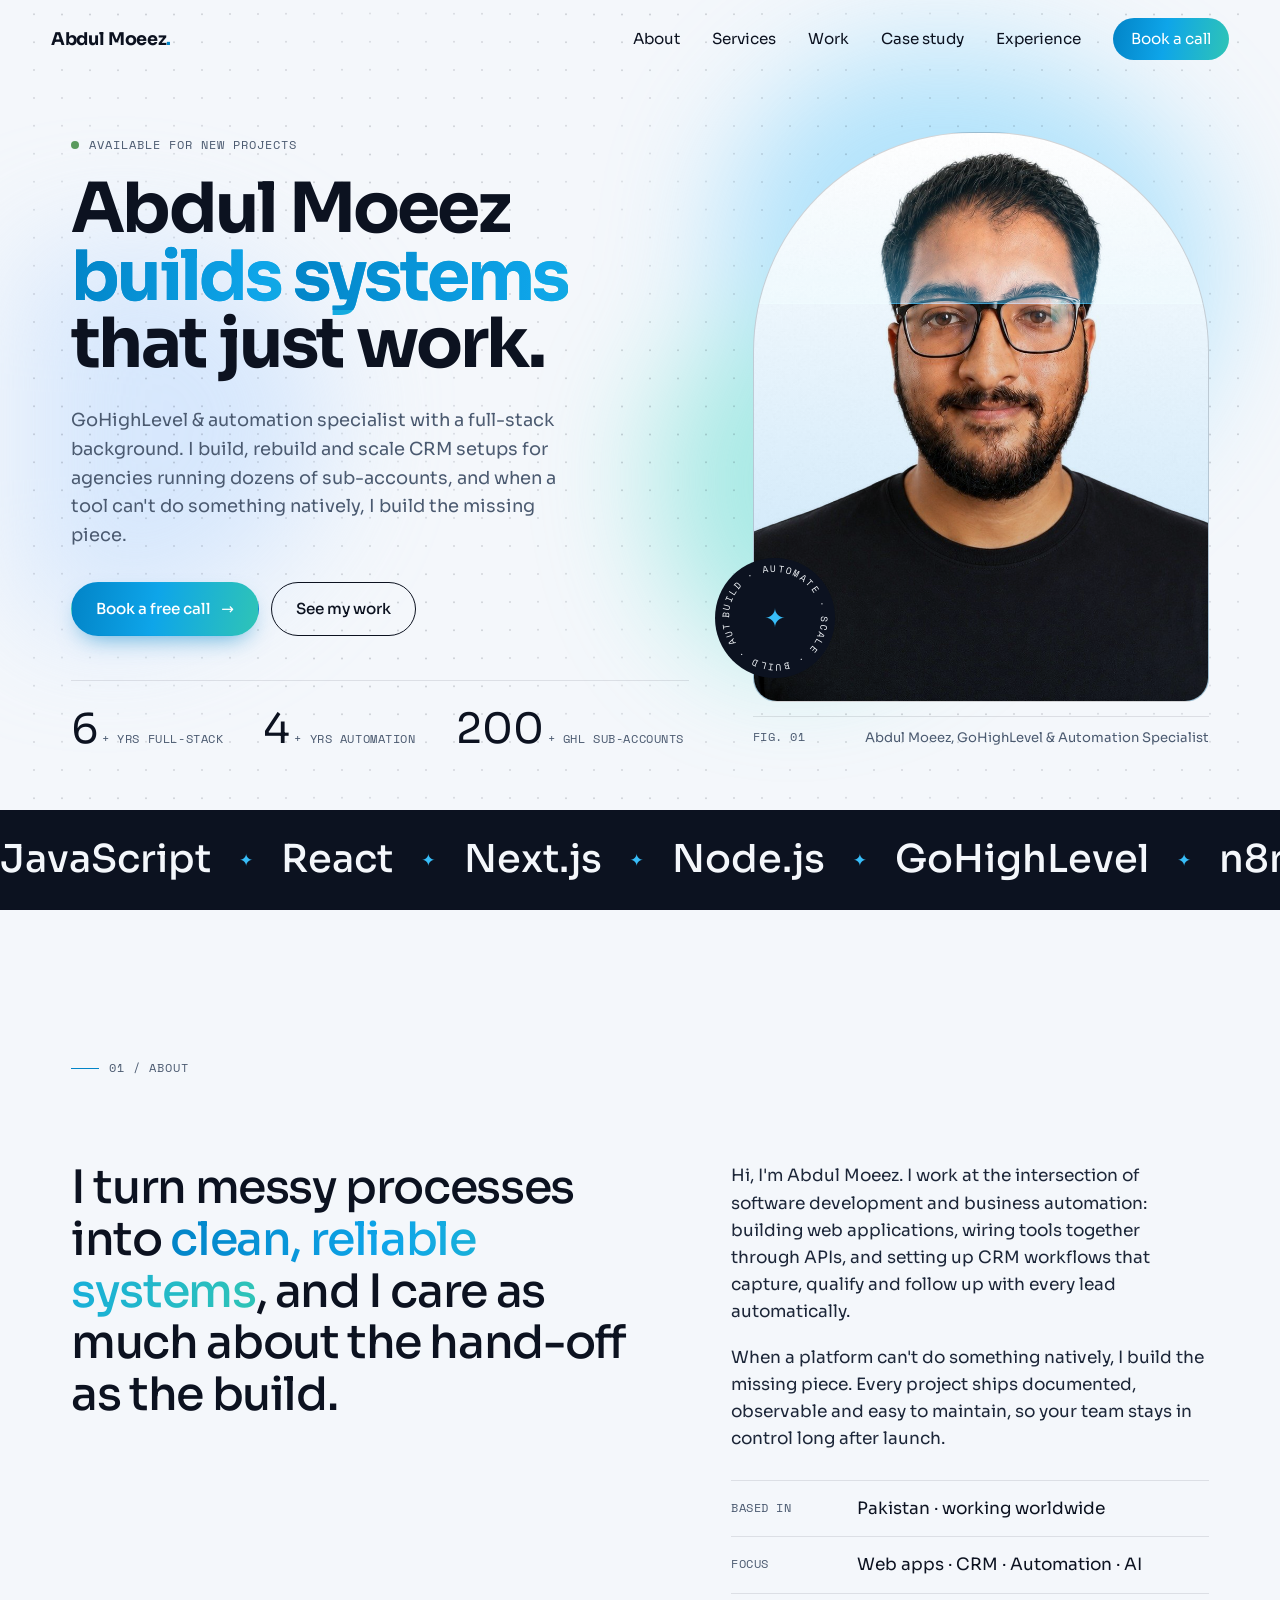
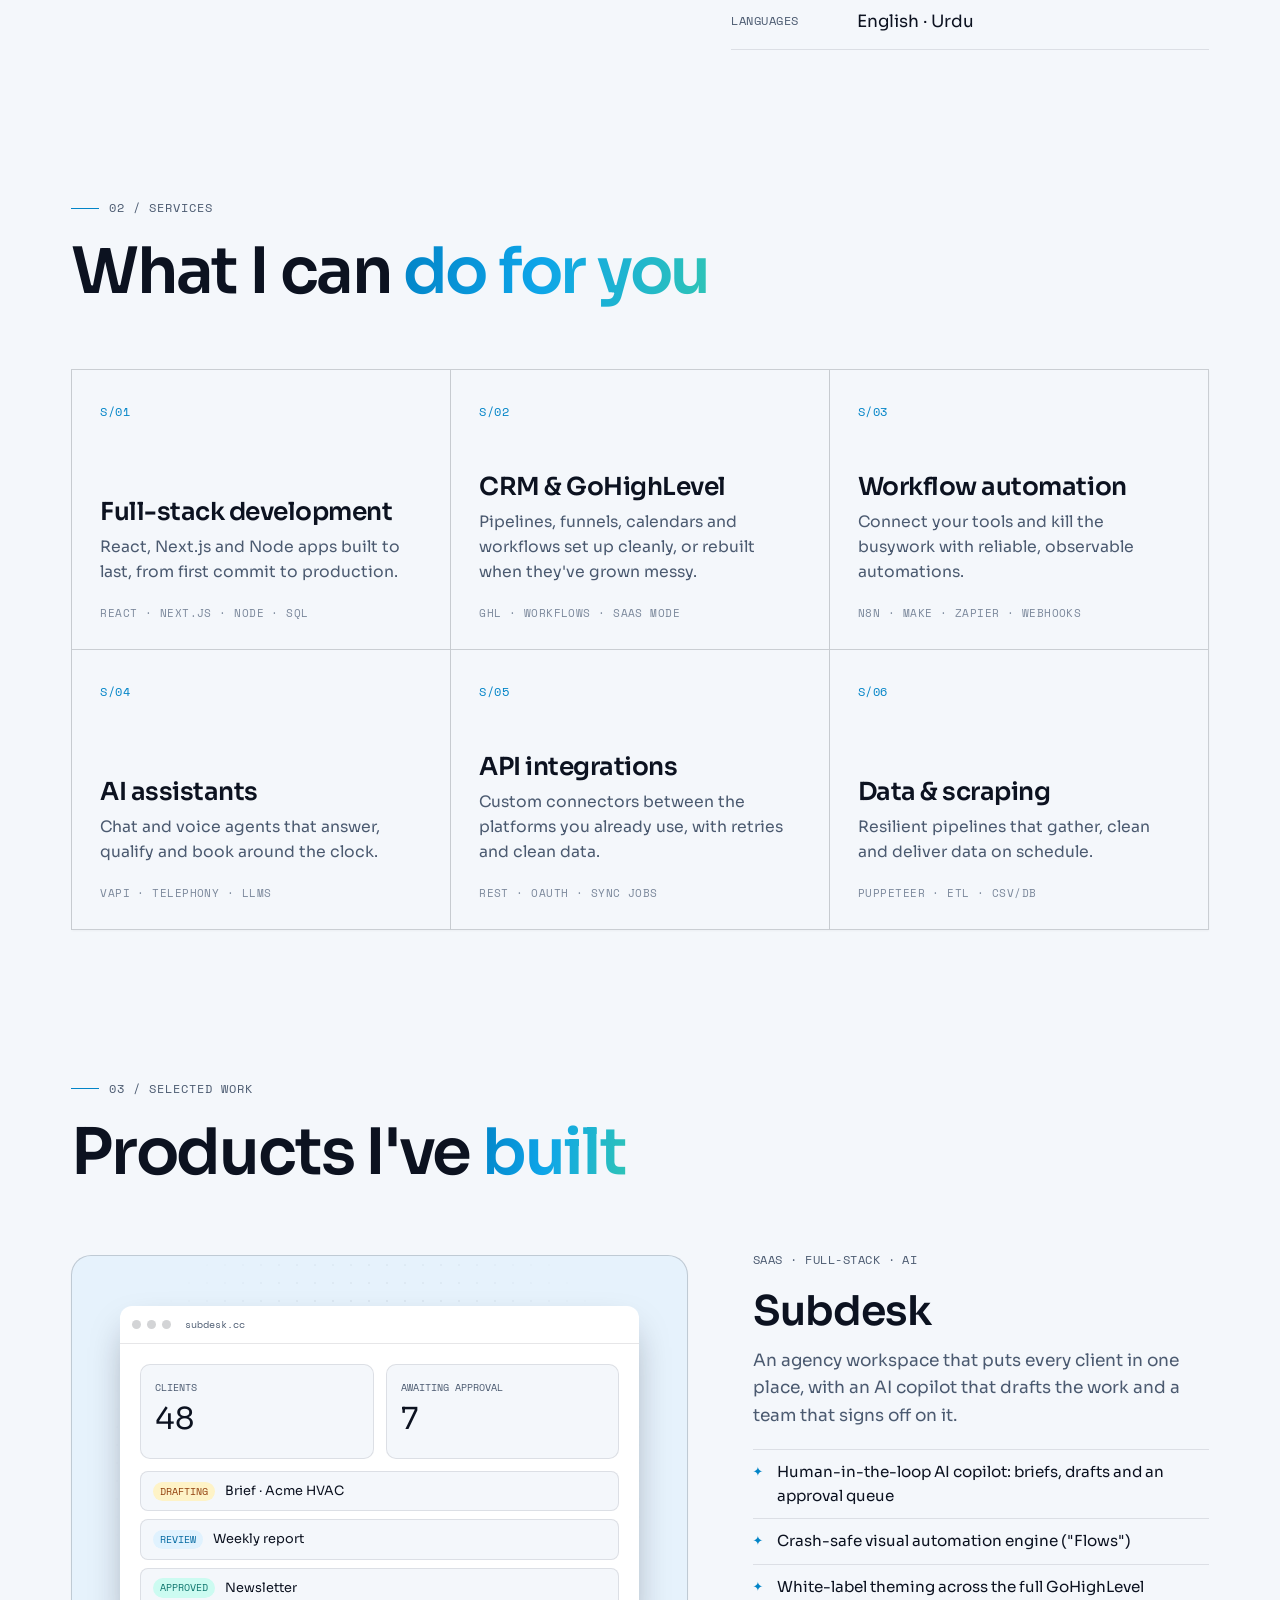
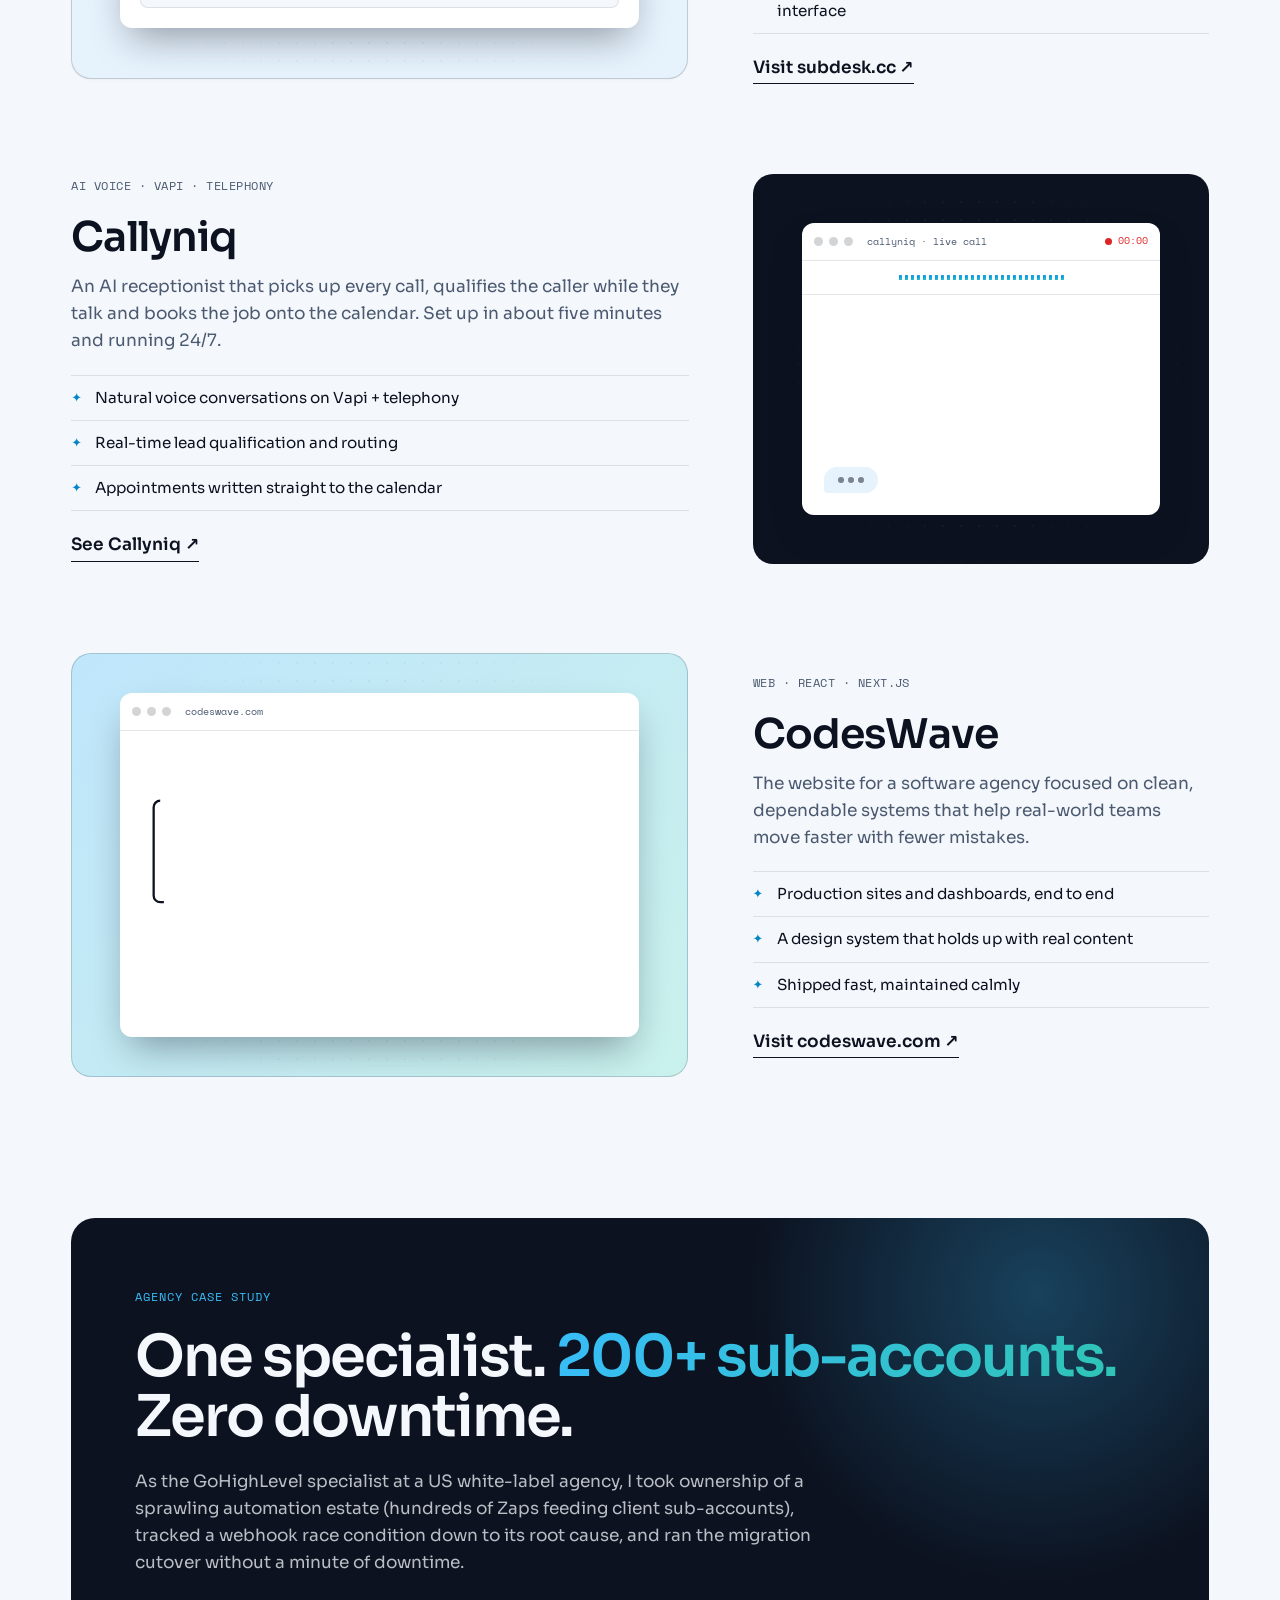
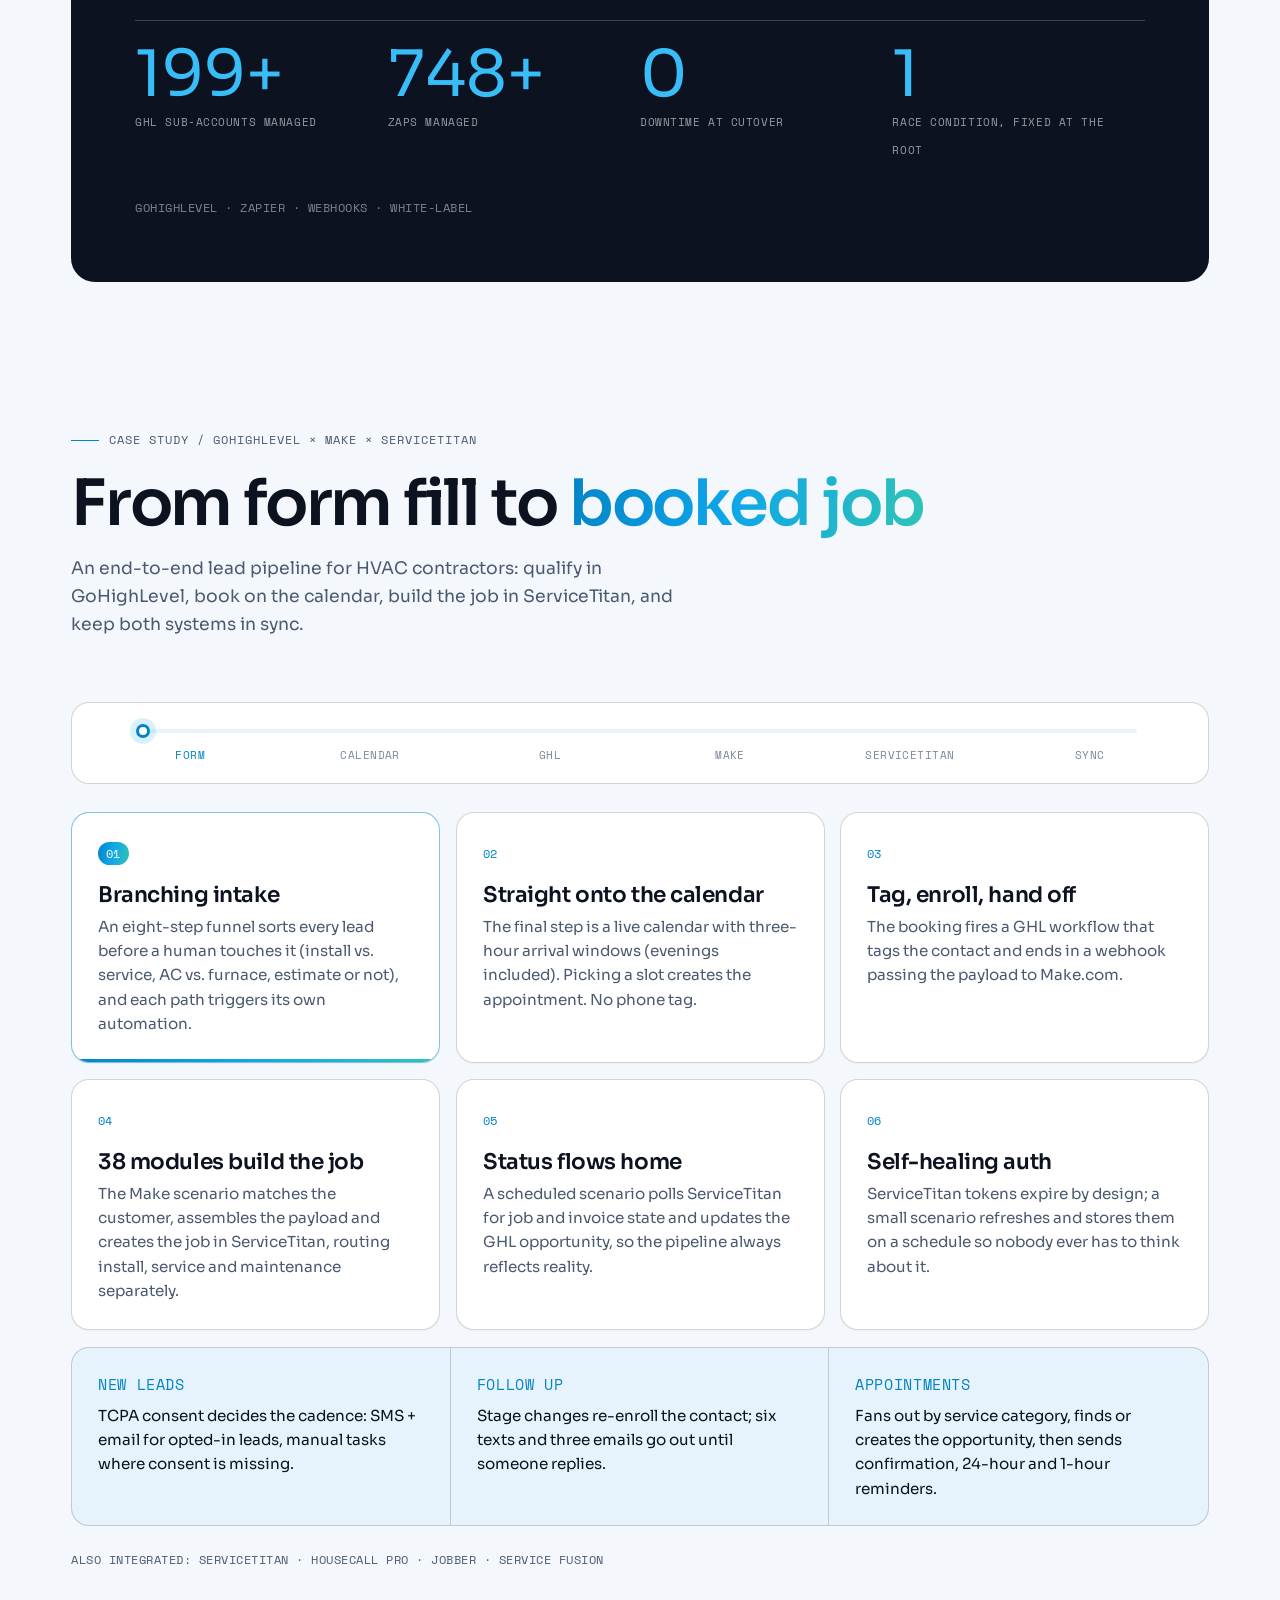
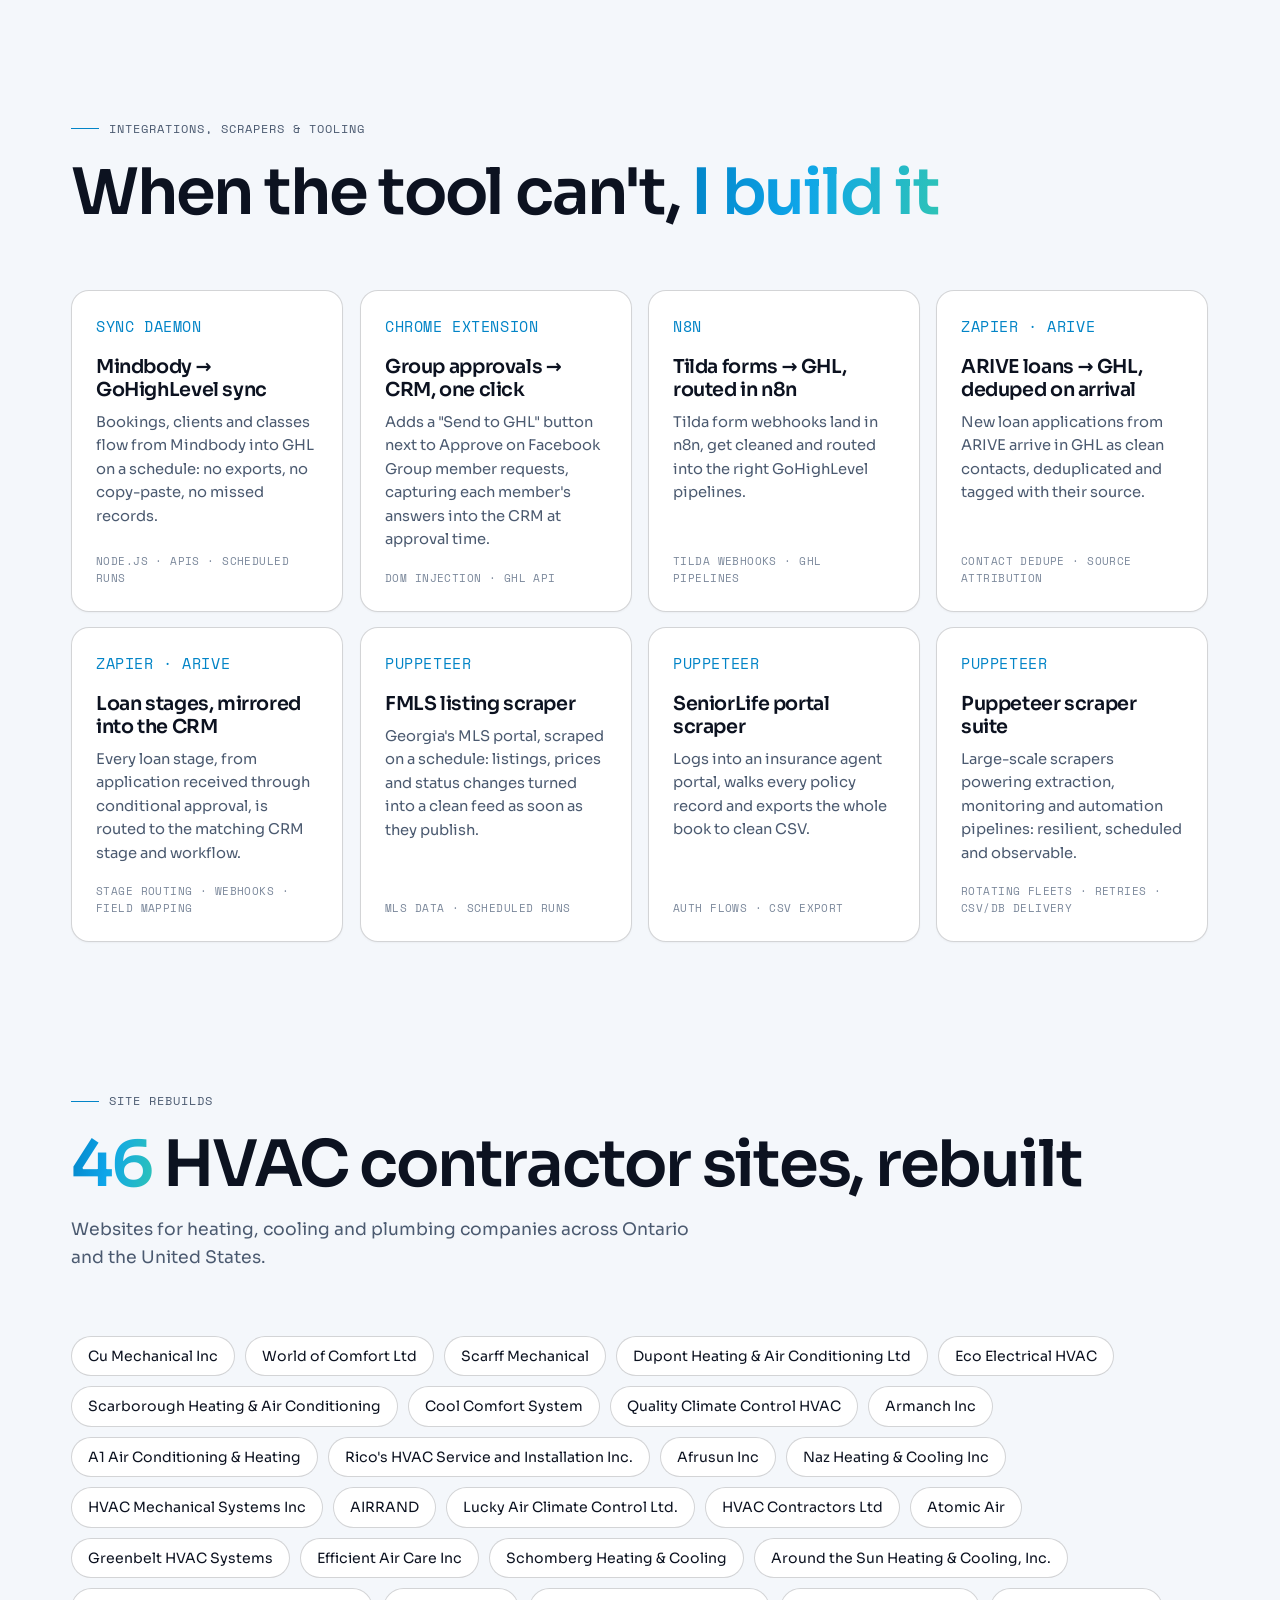
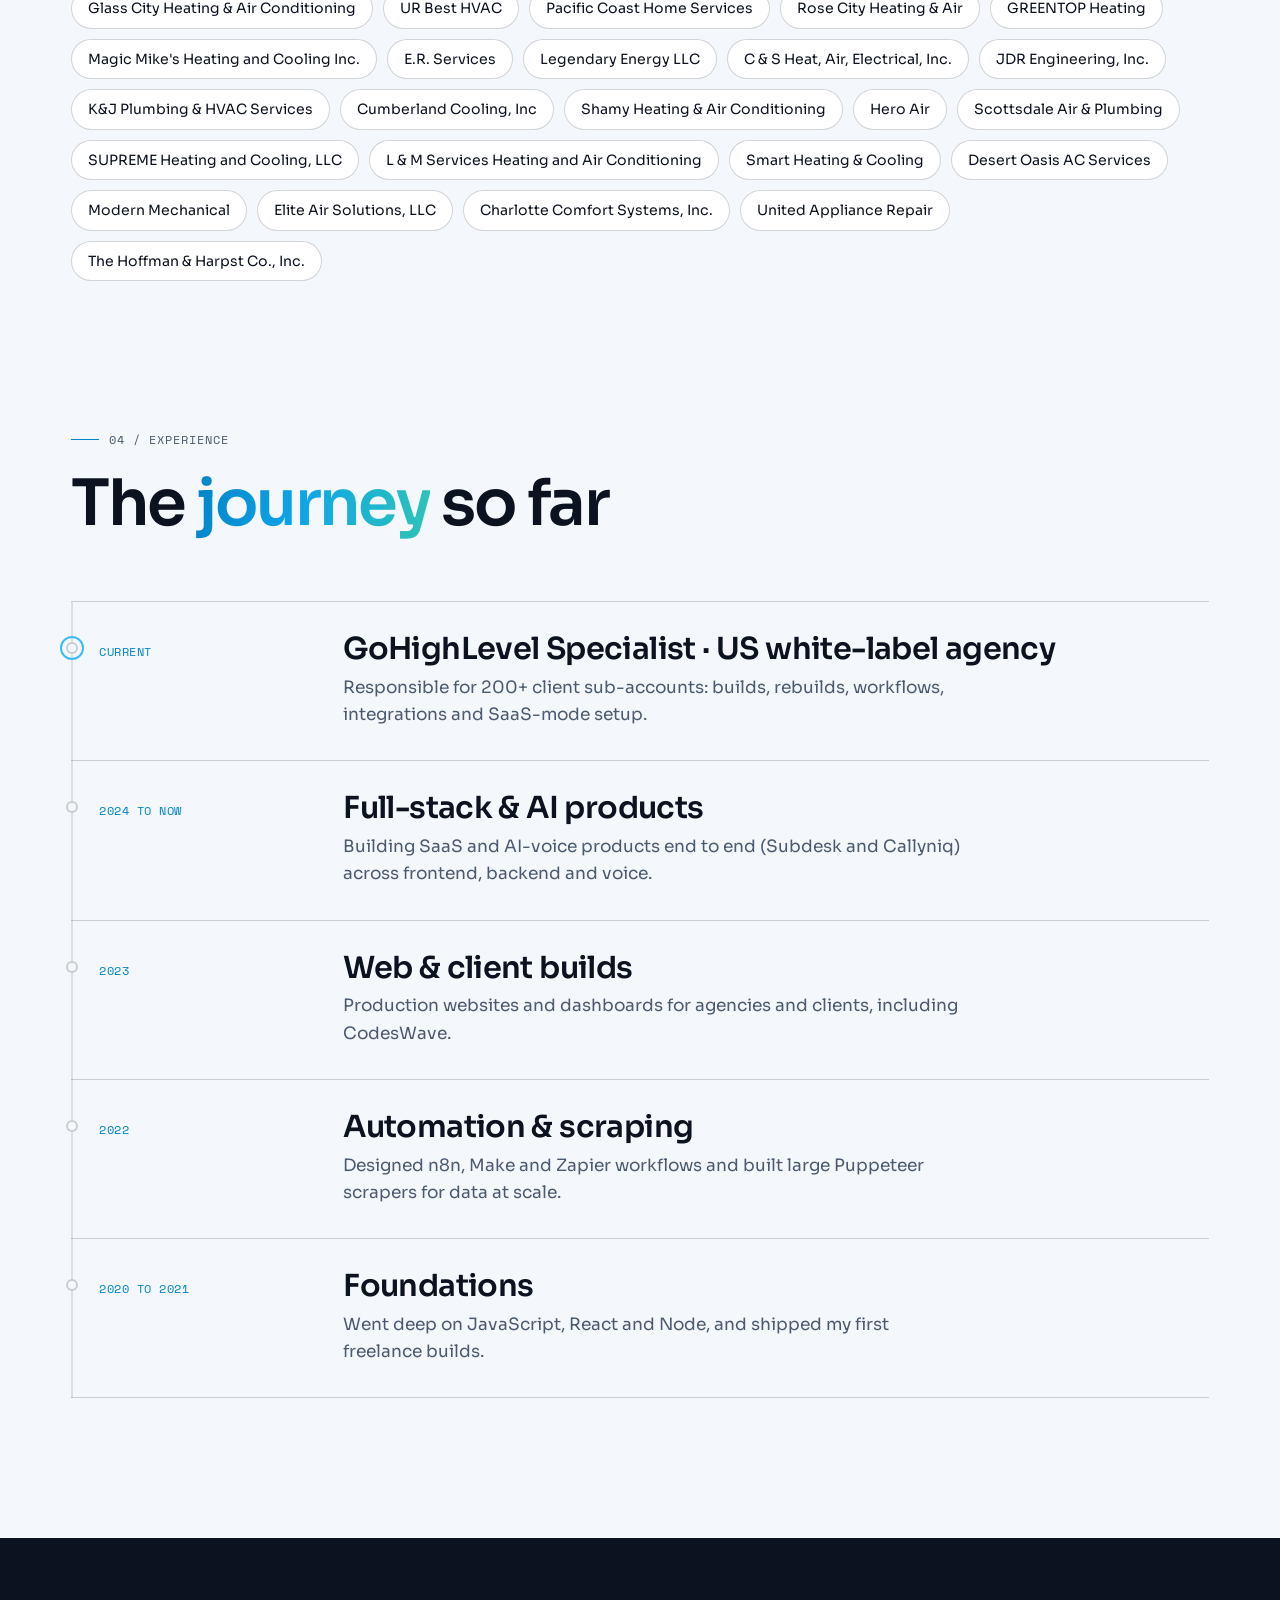
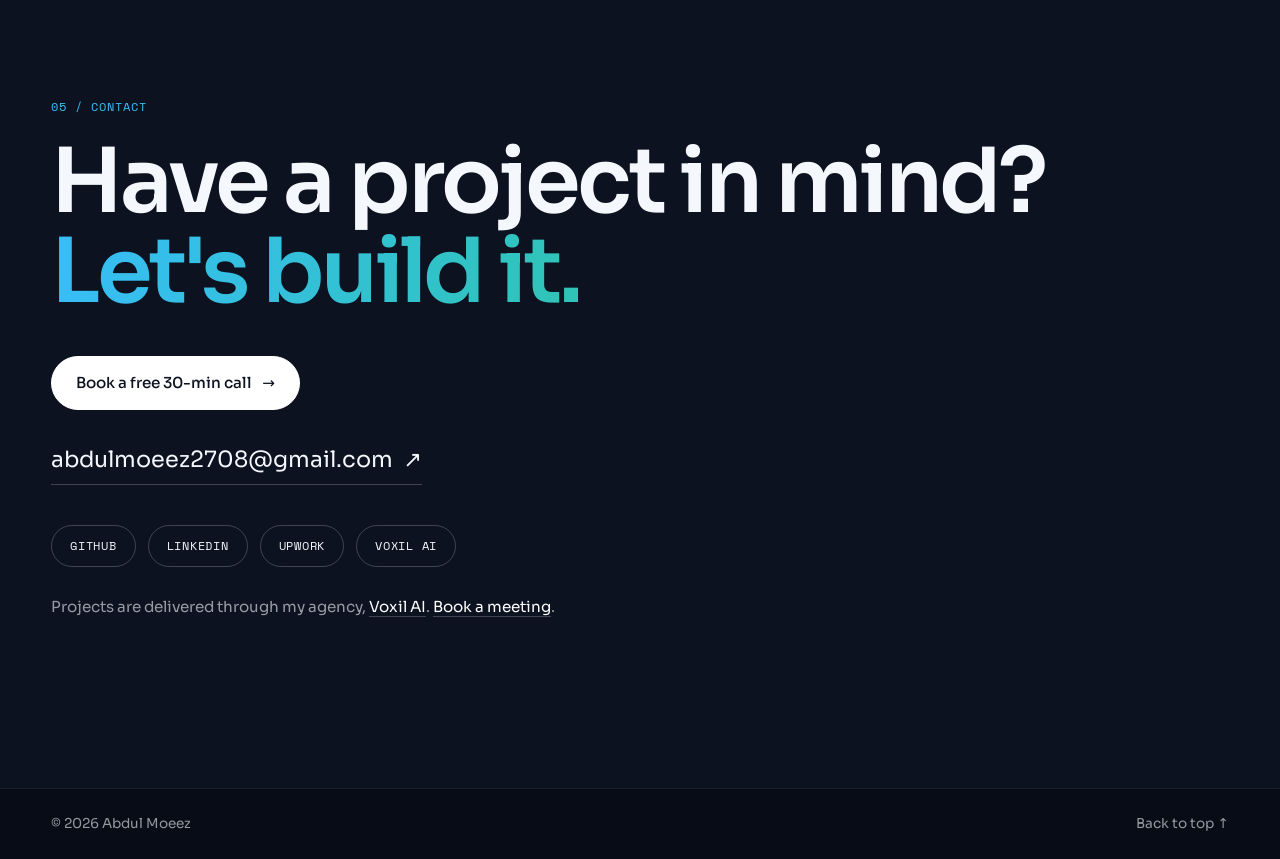
==== commit b33c9d1d: "Add motion layer and animated project demos Pointer-reactive hero dot field, morphing blobs, split-w" ====
--- a/index.html
+++ b/index.html
@@ -18,6 +18,8 @@
   <link rel="stylesheet" href="style.css" />
 </head>
 <body>
+  <div class="progress" aria-hidden="true"></div>
+  <div class="cursor" aria-hidden="true"><span class="cursor__dot"></span><span class="cursor__ring"></span></div>
   <!-- ============ NAV ============ -->
   <header class="nav" id="nav">
     <a href="#top" class="nav__logo">Abdul&nbsp;Moeez<span>.</span></a>
@@ -27,7 +29,7 @@
       <a href="#work">Work</a>
       <a href="#pipeline">Case study</a>
       <a href="#experience">Experience</a>
-      <a href="https://www.voxilai.tech/book-meeting.html" class="nav__cta" target="_blank" rel="noopener">Book a call</a>
+      <a href="https://www.voxilai.tech/book-meeting.html" class="nav__cta" data-magnetic target="_blank" rel="noopener">Book a call</a>
     </nav>
     <button class="nav__toggle" id="navToggle" aria-label="Open menu" aria-expanded="false">
       <span></span><span></span>
@@ -37,10 +39,12 @@
   <main id="top">
     <!-- ============ HERO ============ -->
     <section class="hero">
+      <canvas class="hero__canvas" aria-hidden="true"></canvas>
+      <div class="hero__blobs" aria-hidden="true"><i></i><i></i><i></i></div>
       <div class="hero__grid">
         <div class="hero__text">
           <p class="mono-label reveal"><span class="dot"></span> Available for new projects</p>
-          <h1 class="hero__title reveal">
+          <h1 class="hero__title" data-split>
             Abdul Moeez<br />
             <em>builds systems</em><br />
             that just work.
@@ -51,8 +55,8 @@
             can't do something natively, I build the missing piece.
           </p>
           <div class="hero__actions reveal">
-            <a href="https://www.voxilai.tech/book-meeting.html" class="btn btn--blue" target="_blank" rel="noopener">Book a free call <span aria-hidden="true">→</span></a>
-            <a href="#work" class="btn btn--ghost">See my work</a>
+            <a href="https://www.voxilai.tech/book-meeting.html" data-magnetic class="btn btn--blue" target="_blank" rel="noopener">Book a free call <span aria-hidden="true">→</span></a>
+            <a href="#work" data-magnetic class="btn btn--ghost">See my work</a>
           </div>
           <ul class="hero__meta reveal">
             <li><strong data-count="6">0</strong><span>+ yrs full-stack</span></li>
@@ -61,8 +65,10 @@
           </ul>
         </div>
 
-        <figure class="hero__portrait reveal">
+        <figure class="hero__portrait reveal" data-tilt="6">
           <div class="portrait__frame">
+            <span class="portrait__glare" aria-hidden="true"></span>
+            <span class="portrait__scan" aria-hidden="true"></span>
             <img src="images/abdul-moeez.jpg" alt="Portrait of Abdul Moeez" width="1402" height="1122" fetchpriority="high" />
           </div>
           <figcaption class="portrait__tag">
@@ -125,7 +131,7 @@
     <section class="section services" id="services">
       <div class="section__head reveal">
         <p class="mono-label">02 / Services</p>
-        <h2 class="section__title">What I can <em>do for you</em></h2>
+        <h2 class="section__title wipe">What I can <em>do for you</em></h2>
       </div>
       <div class="services__grid">
         <article class="service reveal">
@@ -171,18 +177,18 @@
     <section class="section work" id="work">
       <div class="section__head reveal">
         <p class="mono-label">03 / Selected work</p>
-        <h2 class="section__title">Products I've <em>built</em></h2>
+        <h2 class="section__title wipe">Products I've <em>built</em></h2>
       </div>
 
       <div class="work__list">
         <article class="project reveal">
-          <div class="project__visual project__visual--a" aria-hidden="true">
+          <div data-tilt="4" class="project__visual project__visual--a" aria-hidden="true">
             <div class="mock">
               <div class="mock__bar"><i></i><i></i><i></i><small>subdesk.cc</small></div>
               <div class="mock__dash">
                 <div class="kpi"><small>Clients</small><strong>48</strong></div>
-                <div class="kpi"><small>Awaiting approval</small><strong>7</strong></div>
-                <div class="mock__rows"><span>Brief drafted · Acme HVAC</span><span>Flow ran · Weekly report</span><span class="ok">Approved · Newsletter</span></div>
+                <div class="kpi"><small>Awaiting approval</small><strong id="sdWait">7</strong></div>
+                <div class="mock__rows" id="sdRows"><span><b class="st st--draft">Drafting</b>Brief · Acme HVAC</span><span><b class="st st--wait">Review</b>Weekly report</span><span><b class="st st--ok">Approved</b>Newsletter</span></div>
               </div>
             </div>
           </div>
@@ -200,15 +206,11 @@
         </article>
 
         <article class="project project--flip reveal">
-          <div class="project__visual project__visual--c" aria-hidden="true">
+          <div data-tilt="4" class="project__visual project__visual--c" aria-hidden="true">
             <div class="mock">
-              <div class="mock__bar"><i></i><i></i><i></i><small>callyniq · live call</small></div>
-              <div class="mock__chat">
-                <p class="in">Hi, my furnace stopped working. Can someone come out?</p>
-                <p class="out">Sorry to hear that! Is it a gas or electric furnace?</p>
-                <p class="in">Gas. Tomorrow morning if possible.</p>
-                <p class="out">Booked for 9am tomorrow ✓ You'll get a text confirmation.</p>
-              </div>
+              <div class="mock__bar"><i></i><i></i><i></i><small>callyniq · live call</small><span class="live"><i></i><span id="callTimer">00:00</span></span></div>
+              <div class="wave" aria-hidden="true"><i style="--d:0.0s"></i><i style="--d:0.1s"></i><i style="--d:0.2s"></i><i style="--d:0.3s"></i><i style="--d:0.4s"></i><i style="--d:0.5s"></i><i style="--d:0.6s"></i><i style="--d:0.7s"></i><i style="--d:0.8s"></i><i style="--d:0.0s"></i><i style="--d:0.1s"></i><i style="--d:0.2s"></i><i style="--d:0.3s"></i><i style="--d:0.4s"></i><i style="--d:0.5s"></i><i style="--d:0.6s"></i><i style="--d:0.7s"></i><i style="--d:0.8s"></i><i style="--d:0.0s"></i><i style="--d:0.1s"></i><i style="--d:0.2s"></i><i style="--d:0.3s"></i><i style="--d:0.4s"></i><i style="--d:0.5s"></i><i style="--d:0.6s"></i><i style="--d:0.7s"></i><i style="--d:0.8s"></i><i style="--d:0.0s"></i></div>
+              <div class="mock__chat" id="chat"></div>
             </div>
           </div>
           <div class="project__info">
@@ -225,13 +227,19 @@
         </article>
 
         <article class="project reveal">
-          <div class="project__visual project__visual--b" aria-hidden="true">
+          <div data-tilt="4" class="project__visual project__visual--b" aria-hidden="true">
             <div class="mock">
               <div class="mock__bar"><i></i><i></i><i></i><small>codeswave.com</small></div>
-              <div class="mock__wire">
-                <span class="w w--nav"></span><span class="w w--hero"></span>
-                <span class="w"></span><span class="w"></span><span class="w"></span>
-              </div>
+              <svg class="mock__wire" viewBox="0 0 300 170" aria-hidden="true">
+                <rect class="d" x="12" y="10" width="276" height="14" rx="3"/>
+                <rect class="d" x="12" y="34" width="276" height="62" rx="4"/>
+                <line class="d" x1="28" y1="52" x2="150" y2="52"/>
+                <line class="d" x1="28" y1="64" x2="120" y2="64"/>
+                <rect class="d" x="28" y="76" width="44" height="10" rx="5"/>
+                <rect class="d" x="12" y="106" width="86" height="54" rx="4"/>
+                <rect class="d" x="107" y="106" width="86" height="54" rx="4"/>
+                <rect class="d" x="202" y="106" width="86" height="54" rx="4"/>
+              </svg>
             </div>
           </div>
           <div class="project__info">
@@ -258,8 +266,8 @@
           <p>As the GoHighLevel specialist at a US white-label agency, I took ownership of a sprawling automation estate (hundreds of Zaps feeding client sub-accounts), tracked a webhook race condition down to its root cause, and ran the migration cutover without a minute of downtime.</p>
         </div>
         <ul class="case__stats">
-          <li><strong>200+</strong><span>GHL sub-accounts managed</span></li>
-          <li><strong>750+</strong><span>Zaps managed</span></li>
+          <li><strong data-count="200" data-suffix="+">0</strong><span>GHL sub-accounts managed</span></li>
+          <li><strong data-count="750" data-suffix="+">0</strong><span>Zaps managed</span></li>
           <li><strong>0</strong><span>Downtime at cutover</span></li>
           <li><strong>1</strong><span>Race condition, fixed at the root</span></li>
         </ul>
@@ -271,16 +279,20 @@
     <section class="section pipeline" id="pipeline">
       <div class="section__head reveal">
         <p class="mono-label">Case study / GoHighLevel × Make × ServiceTitan</p>
-        <h2 class="section__title">From form fill to <em>booked job</em></h2>
+        <h2 class="section__title wipe">From form fill to <em>booked job</em></h2>
         <p class="section__lede">An end-to-end lead pipeline for HVAC contractors: qualify in GoHighLevel, book on the calendar, build the job in ServiceTitan, and keep both systems in sync.</p>
       </div>
+      <div class="rail reveal" aria-hidden="true">
+        <div class="rail__line"><span class="rail__fill"></span><span class="rail__packet"></span></div>
+        <ol class="rail__nodes"><li>Form</li><li>Calendar</li><li>GHL</li><li>Make</li><li>ServiceTitan</li><li>Sync</li></ol>
+      </div>
       <ol class="steps">
-        <li class="reveal"><span class="mono">01</span><h3>Branching intake</h3><p>An eight-step funnel sorts every lead before a human touches it (install vs. service, AC vs. furnace, estimate or not), and each path triggers its own automation.</p></li>
-        <li class="reveal"><span class="mono">02</span><h3>Straight onto the calendar</h3><p>The final step is a live calendar with three-hour arrival windows (evenings included). Picking a slot creates the appointment. No phone tag.</p></li>
-        <li class="reveal"><span class="mono">03</span><h3>Tag, enroll, hand off</h3><p>The booking fires a GHL workflow that tags the contact and ends in a webhook passing the payload to Make.com.</p></li>
-        <li class="reveal"><span class="mono">04</span><h3>38 modules build the job</h3><p>The Make scenario matches the customer, assembles the payload and creates the job in ServiceTitan, routing install, service and maintenance separately.</p></li>
-        <li class="reveal"><span class="mono">05</span><h3>Status flows home</h3><p>A scheduled scenario polls ServiceTitan for job and invoice state and updates the GHL opportunity, so the pipeline always reflects reality.</p></li>
-        <li class="reveal"><span class="mono">06</span><h3>Self-healing auth</h3><p>ServiceTitan tokens expire by design; a small scenario refreshes and stores them on a schedule so nobody ever has to think about it.</p></li>
+        <li class="reveal" data-tilt="5"><span class="mono">01</span><h3>Branching intake</h3><p>An eight-step funnel sorts every lead before a human touches it (install vs. service, AC vs. furnace, estimate or not), and each path triggers its own automation.</p></li>
+        <li class="reveal" data-tilt="5"><span class="mono">02</span><h3>Straight onto the calendar</h3><p>The final step is a live calendar with three-hour arrival windows (evenings included). Picking a slot creates the appointment. No phone tag.</p></li>
+        <li class="reveal" data-tilt="5"><span class="mono">03</span><h3>Tag, enroll, hand off</h3><p>The booking fires a GHL workflow that tags the contact and ends in a webhook passing the payload to Make.com.</p></li>
+        <li class="reveal" data-tilt="5"><span class="mono">04</span><h3>38 modules build the job</h3><p>The Make scenario matches the customer, assembles the payload and creates the job in ServiceTitan, routing install, service and maintenance separately.</p></li>
+        <li class="reveal" data-tilt="5"><span class="mono">05</span><h3>Status flows home</h3><p>A scheduled scenario polls ServiceTitan for job and invoice state and updates the GHL opportunity, so the pipeline always reflects reality.</p></li>
+        <li class="reveal" data-tilt="5"><span class="mono">06</span><h3>Self-healing auth</h3><p>ServiceTitan tokens expire by design; a small scenario refreshes and stores them on a schedule so nobody ever has to think about it.</p></li>
       </ol>
       <div class="flows reveal">
         <div><p class="mono">New leads</p><p>TCPA consent decides the cadence: SMS + email for opted-in leads, manual tasks where consent is missing.</p></div>
@@ -294,17 +306,17 @@
     <section class="section tools" id="integrations">
       <div class="section__head reveal">
         <p class="mono-label">Integrations, scrapers &amp; tooling</p>
-        <h2 class="section__title">When the tool can't, <em>I build it</em></h2>
+        <h2 class="section__title wipe">When the tool can't, <em>I build it</em></h2>
       </div>
       <div class="tools__grid">
-        <article class="tool reveal"><p class="mono">Sync daemon</p><h3>Mindbody → GoHighLevel sync</h3><p>Bookings, clients and classes flow from Mindbody into GHL on a schedule: no exports, no copy-paste, no missed records.</p><p class="tool__tags mono">Node.js · APIs · Scheduled runs</p></article>
-        <article class="tool reveal"><p class="mono">Chrome extension</p><h3>Group approvals → CRM, one click</h3><p>Adds a "Send to GHL" button next to Approve on Facebook Group member requests, capturing each member's answers into the CRM at approval time.</p><p class="tool__tags mono">DOM injection · GHL API</p></article>
-        <article class="tool reveal"><p class="mono">n8n</p><h3>Tilda forms → GHL, routed in n8n</h3><p>Tilda form webhooks land in n8n, get cleaned and routed into the right GoHighLevel pipelines.</p><p class="tool__tags mono">Tilda webhooks · GHL pipelines</p></article>
-        <article class="tool reveal"><p class="mono">Zapier · ARIVE</p><h3>ARIVE loans → GHL, deduped on arrival</h3><p>New loan applications from ARIVE arrive in GHL as clean contacts, deduplicated and tagged with their source.</p><p class="tool__tags mono">Contact dedupe · Source attribution</p></article>
-        <article class="tool reveal"><p class="mono">Zapier · ARIVE</p><h3>Loan stages, mirrored into the CRM</h3><p>Every loan stage, from application received through conditional approval, is routed to the matching CRM stage and workflow.</p><p class="tool__tags mono">Stage routing · Webhooks · Field mapping</p></article>
-        <article class="tool reveal"><p class="mono">Puppeteer</p><h3>FMLS listing scraper</h3><p>Georgia's MLS portal, scraped on a schedule: listings, prices and status changes turned into a clean feed as soon as they publish.</p><p class="tool__tags mono">MLS data · Scheduled runs</p></article>
-        <article class="tool reveal"><p class="mono">Puppeteer</p><h3>SeniorLife portal scraper</h3><p>Logs into an insurance agent portal, walks every policy record and exports the whole book to clean CSV.</p><p class="tool__tags mono">Auth flows · CSV export</p></article>
-        <article class="tool reveal"><p class="mono">Puppeteer</p><h3>Puppeteer scraper suite</h3><p>Large-scale scrapers powering extraction, monitoring and automation pipelines: resilient, scheduled and observable.</p><p class="tool__tags mono">Rotating fleets · Retries · CSV/DB delivery</p></article>
+        <article class="tool reveal" data-tilt="5"><p class="mono">Sync daemon</p><h3>Mindbody → GoHighLevel sync</h3><p>Bookings, clients and classes flow from Mindbody into GHL on a schedule: no exports, no copy-paste, no missed records.</p><p class="tool__tags mono">Node.js · APIs · Scheduled runs</p></article>
+        <article class="tool reveal" data-tilt="5"><p class="mono">Chrome extension</p><h3>Group approvals → CRM, one click</h3><p>Adds a "Send to GHL" button next to Approve on Facebook Group member requests, capturing each member's answers into the CRM at approval time.</p><p class="tool__tags mono">DOM injection · GHL API</p></article>
+        <article class="tool reveal" data-tilt="5"><p class="mono">n8n</p><h3>Tilda forms → GHL, routed in n8n</h3><p>Tilda form webhooks land in n8n, get cleaned and routed into the right GoHighLevel pipelines.</p><p class="tool__tags mono">Tilda webhooks · GHL pipelines</p></article>
+        <article class="tool reveal" data-tilt="5"><p class="mono">Zapier · ARIVE</p><h3>ARIVE loans → GHL, deduped on arrival</h3><p>New loan applications from ARIVE arrive in GHL as clean contacts, deduplicated and tagged with their source.</p><p class="tool__tags mono">Contact dedupe · Source attribution</p></article>
+        <article class="tool reveal" data-tilt="5"><p class="mono">Zapier · ARIVE</p><h3>Loan stages, mirrored into the CRM</h3><p>Every loan stage, from application received through conditional approval, is routed to the matching CRM stage and workflow.</p><p class="tool__tags mono">Stage routing · Webhooks · Field mapping</p></article>
+        <article class="tool reveal" data-tilt="5"><p class="mono">Puppeteer</p><h3>FMLS listing scraper</h3><p>Georgia's MLS portal, scraped on a schedule: listings, prices and status changes turned into a clean feed as soon as they publish.</p><p class="tool__tags mono">MLS data · Scheduled runs</p></article>
+        <article class="tool reveal" data-tilt="5"><p class="mono">Puppeteer</p><h3>SeniorLife portal scraper</h3><p>Logs into an insurance agent portal, walks every policy record and exports the whole book to clean CSV.</p><p class="tool__tags mono">Auth flows · CSV export</p></article>
+        <article class="tool reveal" data-tilt="5"><p class="mono">Puppeteer</p><h3>Puppeteer scraper suite</h3><p>Large-scale scrapers powering extraction, monitoring and automation pipelines: resilient, scheduled and observable.</p><p class="tool__tags mono">Rotating fleets · Retries · CSV/DB delivery</p></article>
       </div>
     </section>
 
@@ -312,7 +324,7 @@
     <section class="section sites" id="sites">
       <div class="section__head reveal">
         <p class="mono-label">Site rebuilds</p>
-        <h2 class="section__title"><em>46</em> HVAC contractor sites, rebuilt</h2>
+        <h2 class="section__title wipe"><em>46</em> HVAC contractor sites, rebuilt</h2>
         <p class="section__lede">Websites for heating, cooling and plumbing companies across Ontario and the United States.</p>
       </div>
       <ul class="sites__list reveal">
@@ -369,7 +381,7 @@
     <section class="section experience" id="experience">
       <div class="section__head reveal">
         <p class="mono-label">04 / Experience</p>
-        <h2 class="section__title">The <em>journey</em> so far</h2>
+        <h2 class="section__title wipe">The <em>journey</em> so far</h2>
       </div>
       <ol class="timeline">
         <li class="reveal">
@@ -416,7 +428,7 @@
         <p class="mono-label mono-label--light">05 / Contact</p>
         <h2>Have a project in mind?<br /><em>Let's build it.</em></h2>
         <div class="contact__actions">
-          <a href="https://www.voxilai.tech/book-meeting.html" class="btn btn--light" target="_blank" rel="noopener">Book a free 30-min call <span aria-hidden="true">→</span></a>
+          <a href="https://www.voxilai.tech/book-meeting.html" data-magnetic class="btn btn--light" target="_blank" rel="noopener">Book a free 30-min call <span aria-hidden="true">→</span></a>
         </div>
         <a class="contact__email" href="mailto:abdulmoeez2708@gmail.com">abdulmoeez2708@gmail.com <span aria-hidden="true">↗</span></a>
         <div class="contact__links">
--- a/style.css
+++ b/style.css
@@ -375,3 +375,177 @@
 .contact__agency a { color: #fff; border-bottom: 1px solid var(--dline); }
 .contact__agency a:hover { color: var(--peach); }
 .service, .tool, .steps li, .project__visual--a { box-shadow: 0 1px 2px rgba(12,18,32,.04); }
+
+/* =====================================================
+   MOTION LAYER
+   ===================================================== */
+
+/* Scroll progress */
+.progress { position: fixed; top: 0; left: 0; right: 0; height: 3px; z-index: 60; background: var(--grad); transform-origin: 0 50%; transform: scaleX(var(--p, 0)); }
+
+/* Custom cursor (fine pointers only) */
+.cursor { display: none; }
+@media (hover: hover) and (pointer: fine) {
+  .cursor { display: block; position: fixed; inset: 0; pointer-events: none; z-index: 200; }
+  .cursor__dot, .cursor__ring { position: fixed; top: 0; left: 0; border-radius: 50%; transform: translate3d(var(--x, -100px), var(--y, -100px), 0) translate(-50%, -50%); }
+  .cursor__dot { width: 6px; height: 6px; background: var(--terracotta); }
+  .cursor__ring {
+    width: 36px; height: 36px; border: 1.5px solid rgba(2,132,199,.45);
+    transform: translate3d(var(--rx, -100px), var(--ry, -100px), 0) translate(-50%, -50%) scale(var(--rs, 1));
+    transition: background .25s, border-color .25s, width .25s, height .25s;
+  }
+  .cursor.is-hover .cursor__ring { width: 64px; height: 64px; background: rgba(56,189,248,.12); border-color: transparent; }
+  .cursor.is-dark .cursor__dot { background: var(--peach); }
+  .cursor.is-dark .cursor__ring { border-color: rgba(56,189,248,.6); }
+}
+
+/* Hero backdrop */
+.hero { position: relative; }
+.hero__canvas { position: absolute; inset: 0; width: 100%; height: 100%; z-index: -1; pointer-events: none; }
+.hero__blobs { position: absolute; inset: 0; z-index: -2; overflow: hidden; pointer-events: none; filter: blur(60px); opacity: .55; }
+.hero__blobs i { position: absolute; display: block; width: 38vw; height: 38vw; max-width: 520px; max-height: 520px; border-radius: 42% 58% 63% 37% / 41% 44% 56% 59%; }
+.hero__blobs i:nth-child(1) { background: #7dd3fc; right: 4%; top: 6%; animation: blob1 18s ease-in-out infinite alternate, morph 12s ease-in-out infinite; }
+.hero__blobs i:nth-child(2) { background: #6adfd3; right: 22%; top: 40%; width: 26vw; height: 26vw; animation: blob2 22s ease-in-out infinite alternate, morph 14s ease-in-out infinite reverse; }
+.hero__blobs i:nth-child(3) { background: #bfdbfe; left: -6%; top: 30%; width: 30vw; height: 30vw; animation: blob3 26s ease-in-out infinite alternate, morph 16s ease-in-out infinite; }
+@keyframes blob1 { to { transform: translate(-8vw, 10vh) rotate(40deg); } }
+@keyframes blob2 { to { transform: translate(6vw, -12vh) rotate(-30deg); } }
+@keyframes blob3 { to { transform: translate(10vw, 6vh) rotate(25deg); } }
+@keyframes morph {
+  0%, 100% { border-radius: 42% 58% 63% 37% / 41% 44% 56% 59%; }
+  33% { border-radius: 63% 37% 36% 64% / 55% 61% 39% 45%; }
+  66% { border-radius: 36% 64% 52% 48% / 38% 37% 63% 62%; }
+}
+
+/* Split headline */
+[data-split] .w { display: inline-block; overflow: hidden; vertical-align: top; padding: 0 0 .1em; margin-bottom: -.1em; }
+[data-split] .wi { display: inline-block; transform: translateY(105%) rotate(4deg); transform-origin: 0 100%; transition: transform 1s var(--ease); transition-delay: calc(var(--i) * 70ms + 150ms); }
+[data-split].is-split .wi { transform: none; }
+.hero__title em .wi { background: var(--grad); background-size: 200% 100%; -webkit-background-clip: text; background-clip: text; -webkit-text-fill-color: transparent; animation: shimmer 6s ease-in-out infinite; }
+@keyframes shimmer { 50% { background-position: 100% 0; } }
+
+/* Portrait: tilt, glare, scan, float */
+[data-tilt], .reveal.is-visible[data-tilt] { transform: perspective(1000px) rotateX(var(--rx, 0deg)) rotateY(var(--ry, 0deg)); transition: transform .5s var(--ease), opacity .9s var(--ease), background .4s, color .4s, box-shadow .4s; will-change: transform; }
+[data-tilt].is-tilting { transition: transform .12s linear, opacity .9s var(--ease), background .4s, color .4s, box-shadow .4s; }
+.reveal[data-tilt]:not(.is-visible) { transform: translateY(28px); }
+.portrait__frame { isolation: isolate; }
+.portrait__glare { position: absolute; inset: 0; z-index: 2; pointer-events: none; background: radial-gradient(circle at var(--gx, 50%) var(--gy, 30%), rgba(255,255,255,.45), transparent 45%); opacity: 0; transition: opacity .4s; mix-blend-mode: soft-light; }
+.hero__portrait:hover .portrait__glare { opacity: 1; }
+.portrait__scan { position: absolute; left: 0; right: 0; height: 30%; z-index: 2; pointer-events: none; background: linear-gradient(180deg, transparent, rgba(56,189,248,.18) 60%, rgba(56,189,248,.5) 100%); border-bottom: 1px solid rgba(56,189,248,.8); animation: scan 5.5s cubic-bezier(.6,0,.4,1) infinite; mix-blend-mode: screen; }
+@keyframes scan { 0% { top: -30%; } 55%, 100% { top: 100%; } }
+.portrait__stamp { animation: float 5s ease-in-out infinite; }
+@keyframes float { 50% { transform: translateY(-10px); } }
+
+/* Magnetic */
+[data-magnetic] { transform: translate(var(--mx, 0), var(--my, 0)); transition: transform .35s var(--ease), background .3s, color .3s, box-shadow .3s; }
+
+/* Section title wipe + label line */
+.wipe { clip-path: inset(0 100% 0 0); transition: clip-path 1.2s var(--ease); }
+.is-visible .wipe, .wipe.is-visible { clip-path: inset(0 -5% -20% 0); }
+.section__head .mono-label::before { content: ""; width: 0; height: 1px; background: var(--terracotta); transition: width 1s var(--ease) .2s; }
+.section__head.is-visible .mono-label::before { width: 28px; }
+
+/* Subdesk queue */
+.mock__rows span { display: flex; align-items: center; gap: 10px; transition: transform .6s var(--ease), opacity .6s; }
+.mock__rows span.enter { animation: rowIn .7s var(--ease); }
+@keyframes rowIn { from { opacity: 0; transform: translateY(-14px); } }
+.st { font-family: var(--font-mono); font-size: .6rem; font-weight: 400; text-transform: uppercase; padding: 2px 7px; border-radius: 999px; }
+.st--draft { background: #fef3c7; color: #92400e; }
+.st--wait { background: #e0f2fe; color: #0369a1; }
+.st--ok { background: #ccfbf1; color: #0f766e; }
+.st.flip { animation: flip .5s var(--ease); }
+@keyframes flip { 50% { transform: rotateX(90deg); } }
+.kpi strong.bump { animation: bump .5s var(--ease); display: inline-block; }
+@keyframes bump { 40% { transform: translateY(-4px); color: var(--terracotta); } }
+
+/* Callyniq live call */
+.live { margin-left: auto; display: inline-flex; align-items: center; gap: 6px; font-family: var(--font-mono); font-size: .62rem; color: #dc2626; }
+.live i { width: 7px; height: 7px; border-radius: 50%; background: #dc2626; animation: blink 1.2s infinite; }
+@keyframes blink { 50% { opacity: .2; } }
+.wave { display: flex; align-items: center; justify-content: center; gap: 3px; height: 34px; padding: 0 18px; border-bottom: 1px solid var(--line); }
+.wave i { width: 3px; height: 100%; border-radius: 3px; background: var(--grad); transform: scaleY(.15); animation: wave 1.1s ease-in-out infinite; animation-delay: var(--d); }
+.wave.is-quiet i { animation-play-state: paused; }
+@keyframes wave { 50% { transform: scaleY(1); } }
+.mock__chat { min-height: 230px; justify-content: flex-end; }
+.mock__chat p { animation: bubble .5s var(--ease) both; }
+@keyframes bubble { from { opacity: 0; transform: translateY(10px) scale(.96); } }
+.typing { display: inline-flex !important; gap: 4px; }
+.typing i { width: 6px; height: 6px; border-radius: 50%; background: currentColor; opacity: .5; animation: typing 1s infinite; }
+.typing i:nth-child(2) { animation-delay: .15s; } .typing i:nth-child(3) { animation-delay: .3s; }
+@keyframes typing { 50% { transform: translateY(-4px); opacity: 1; } }
+
+/* CodesWave wireframe drawing */
+.mock__wire { display: block; width: 100%; height: auto; padding: 14px; }
+.mock__wire .d { fill: none; stroke: var(--ink); stroke-width: 1.4; stroke-dasharray: 600; stroke-dashoffset: 600; }
+.is-visible .mock__wire .d { animation: wdraw 6s var(--ease) infinite; }
+.mock__wire .d:nth-child(2) { animation-delay: .25s; } .mock__wire .d:nth-child(3) { animation-delay: .5s; stroke: var(--terracotta); }
+.mock__wire .d:nth-child(4) { animation-delay: .65s; } .mock__wire .d:nth-child(5) { animation-delay: .8s; stroke: var(--terracotta); }
+.mock__wire .d:nth-child(6) { animation-delay: 1s; } .mock__wire .d:nth-child(7) { animation-delay: 1.15s; } .mock__wire .d:nth-child(8) { animation-delay: 1.3s; }
+@keyframes wdraw { 0% { stroke-dashoffset: 600; } 35%, 80% { stroke-dashoffset: 0; } 100% { stroke-dashoffset: -600; } }
+
+/* Project visual subtle grid */
+.project__visual { position: relative; }
+.project__visual::before { content: ""; position: absolute; inset: 0; background-image: radial-gradient(rgba(12,18,32,.12) 1px, transparent 1px); background-size: 18px 18px; mask-image: radial-gradient(circle at 50% 50%, #000, transparent 75%); pointer-events: none; }
+.project__visual--c::before { background-image: radial-gradient(rgba(255,255,255,.12) 1px, transparent 1px); }
+.mock { position: relative; z-index: 1; }
+
+/* Pipeline rail */
+.rail { margin-bottom: 28px; padding: 26px 28px 18px; border: 1px solid var(--line-strong); border-radius: 18px; background: #fff; }
+.rail__line { position: relative; height: 4px; border-radius: 4px; background: var(--surface-alt); margin: 0 4%; }
+.rail__fill { position: absolute; inset: 0; border-radius: inherit; background: var(--grad); transform-origin: 0 50%; transform: scaleX(var(--rp, 0)); transition: transform .9s var(--ease); }
+.rail__packet { position: absolute; top: 50%; left: calc(var(--rp, 0) * 100%); width: 14px; height: 14px; margin: -7px 0 0 -7px; border-radius: 50%; background: #fff; border: 3px solid var(--terracotta); box-shadow: 0 0 0 6px rgba(56,189,248,.2); transition: left .9s var(--ease); }
+.rail__nodes { list-style: none; display: grid; grid-template-columns: repeat(6, 1fr); margin: 14px 0 0; padding: 0; text-align: center; font-family: var(--font-mono); font-size: .68rem; text-transform: uppercase; letter-spacing: .04em; color: var(--taupe-2); }
+.rail__nodes li { transition: color .4s; }
+.rail__nodes li.is-on { color: var(--terracotta); }
+.steps li { position: relative; overflow: hidden; }
+.steps li::after { content: ""; position: absolute; left: 0; bottom: 0; height: 3px; width: 100%; background: var(--grad); transform: scaleX(0); transform-origin: 0 50%; transition: transform .9s var(--ease); }
+.steps li.is-active { border-color: rgba(2,132,199,.5); }
+.steps li.is-active::after { transform: scaleX(1); }
+.steps li.is-active .mono { color: #fff; background: var(--grad); padding: 2px 8px; border-radius: 999px; }
+.steps li .mono { transition: background .3s, color .3s; }
+
+/* Tool card scan on hover */
+.tool { position: relative; overflow: hidden; }
+.tool::after { content: ""; position: absolute; left: 0; right: 0; top: -40%; height: 40%; background: linear-gradient(180deg, transparent, rgba(56,189,248,.18)); opacity: 0; pointer-events: none; }
+.tool:hover::after { opacity: 1; animation: toolScan 1.4s var(--ease) infinite; }
+@keyframes toolScan { to { top: 100%; } }
+
+/* Case card animated border glow */
+.case__card { position: relative; overflow: hidden; }
+.case__card::before { content: ""; position: absolute; width: 60%; aspect-ratio: 1; right: -15%; top: -40%; background: radial-gradient(circle, rgba(56,189,248,.28), transparent 60%); animation: blob1 14s ease-in-out infinite alternate; pointer-events: none; }
+.case__card > * { position: relative; }
+
+/* Client chips stagger */
+.sites__list li { opacity: 0; transform: translateY(12px) scale(.96); transition: opacity .5s var(--ease), transform .5s var(--ease), background .3s, color .3s; transition-delay: calc(var(--i, 0) * 22ms); }
+.sites__list.is-visible li { opacity: 1; transform: none; }
+.sites__list.is-visible li:hover { transition-delay: 0s; transform: translateY(-3px); }
+
+/* Timeline fill */
+.timeline { position: relative; }
+.timeline::before { content: ""; position: absolute; left: 0; top: 0; width: 2px; height: 100%; background: var(--line); }
+.timeline::after { content: ""; position: absolute; left: 0; top: 0; width: 2px; height: calc(var(--tp, 0) * 100%); background: var(--grad); }
+.timeline li { padding-left: 28px; position: relative; }
+.timeline li::before { content: ""; position: absolute; left: -5px; top: 40px; width: 12px; height: 12px; border-radius: 50%; background: var(--paper); border: 2px solid var(--line-strong); transition: border-color .4s, background .4s; z-index: 1; }
+.timeline li.is-passed::before { border-color: var(--terracotta); background: var(--terracotta); }
+.timeline li:first-child::after { content: ""; position: absolute; left: -11px; top: 34px; width: 24px; height: 24px; border-radius: 50%; border: 2px solid var(--peach); animation: ping 2s var(--ease) infinite; }
+@keyframes ping { from { transform: scale(.5); opacity: 1; } to { transform: scale(1.8); opacity: 0; } }
+.timeline li:hover { padding-left: 40px; }
+
+/* Nav active link */
+.nav__links a.is-active:not(.nav__cta) { color: var(--terracotta); }
+.nav__links a.is-active:not(.nav__cta)::after { transform: scaleX(1); }
+
+/* Marquee responds to scroll */
+.marquee:hover .marquee__track { animation-play-state: paused; }
+
+@media (max-width: 760px) {
+  .rail__nodes { font-size: .52rem; }
+  .rail { padding: 20px 14px 14px; }
+}
+@media (prefers-reduced-motion: reduce) {
+  .hero__blobs i, .portrait__scan, .portrait__stamp, .wave i, .live i, .timeline li:first-child::after, .case__card::before, .hero__title em .wi { animation: none !important; }
+  [data-split] .wi, .wipe, .sites__list li { transform: none !important; clip-path: none !important; opacity: 1 !important; transition: none !important; }
+  .mock__wire .d { stroke-dashoffset: 0 !important; animation: none !important; }
+  .cursor { display: none !important; }
+}
+.project__visual--c { aspect-ratio: auto; min-height: 380px; }
+.project__visual--c .mock__chat { min-height: 220px; }
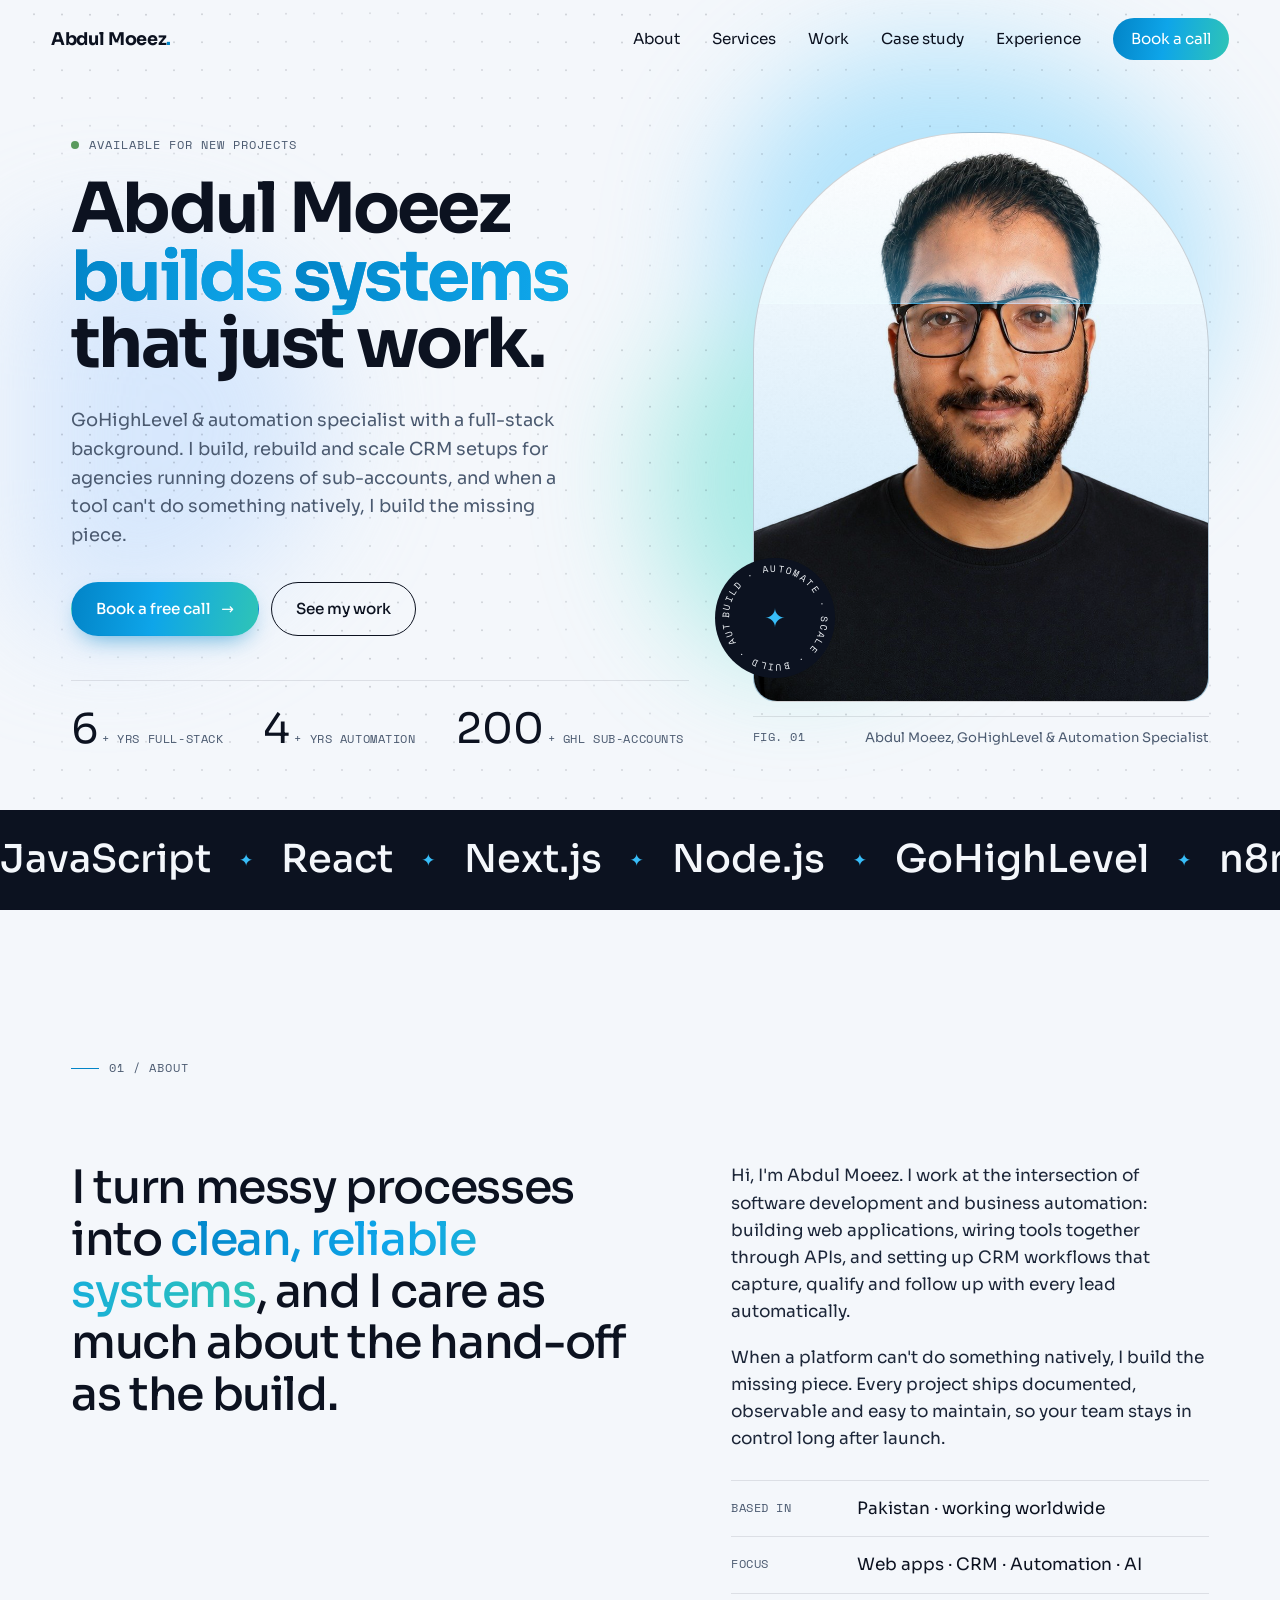
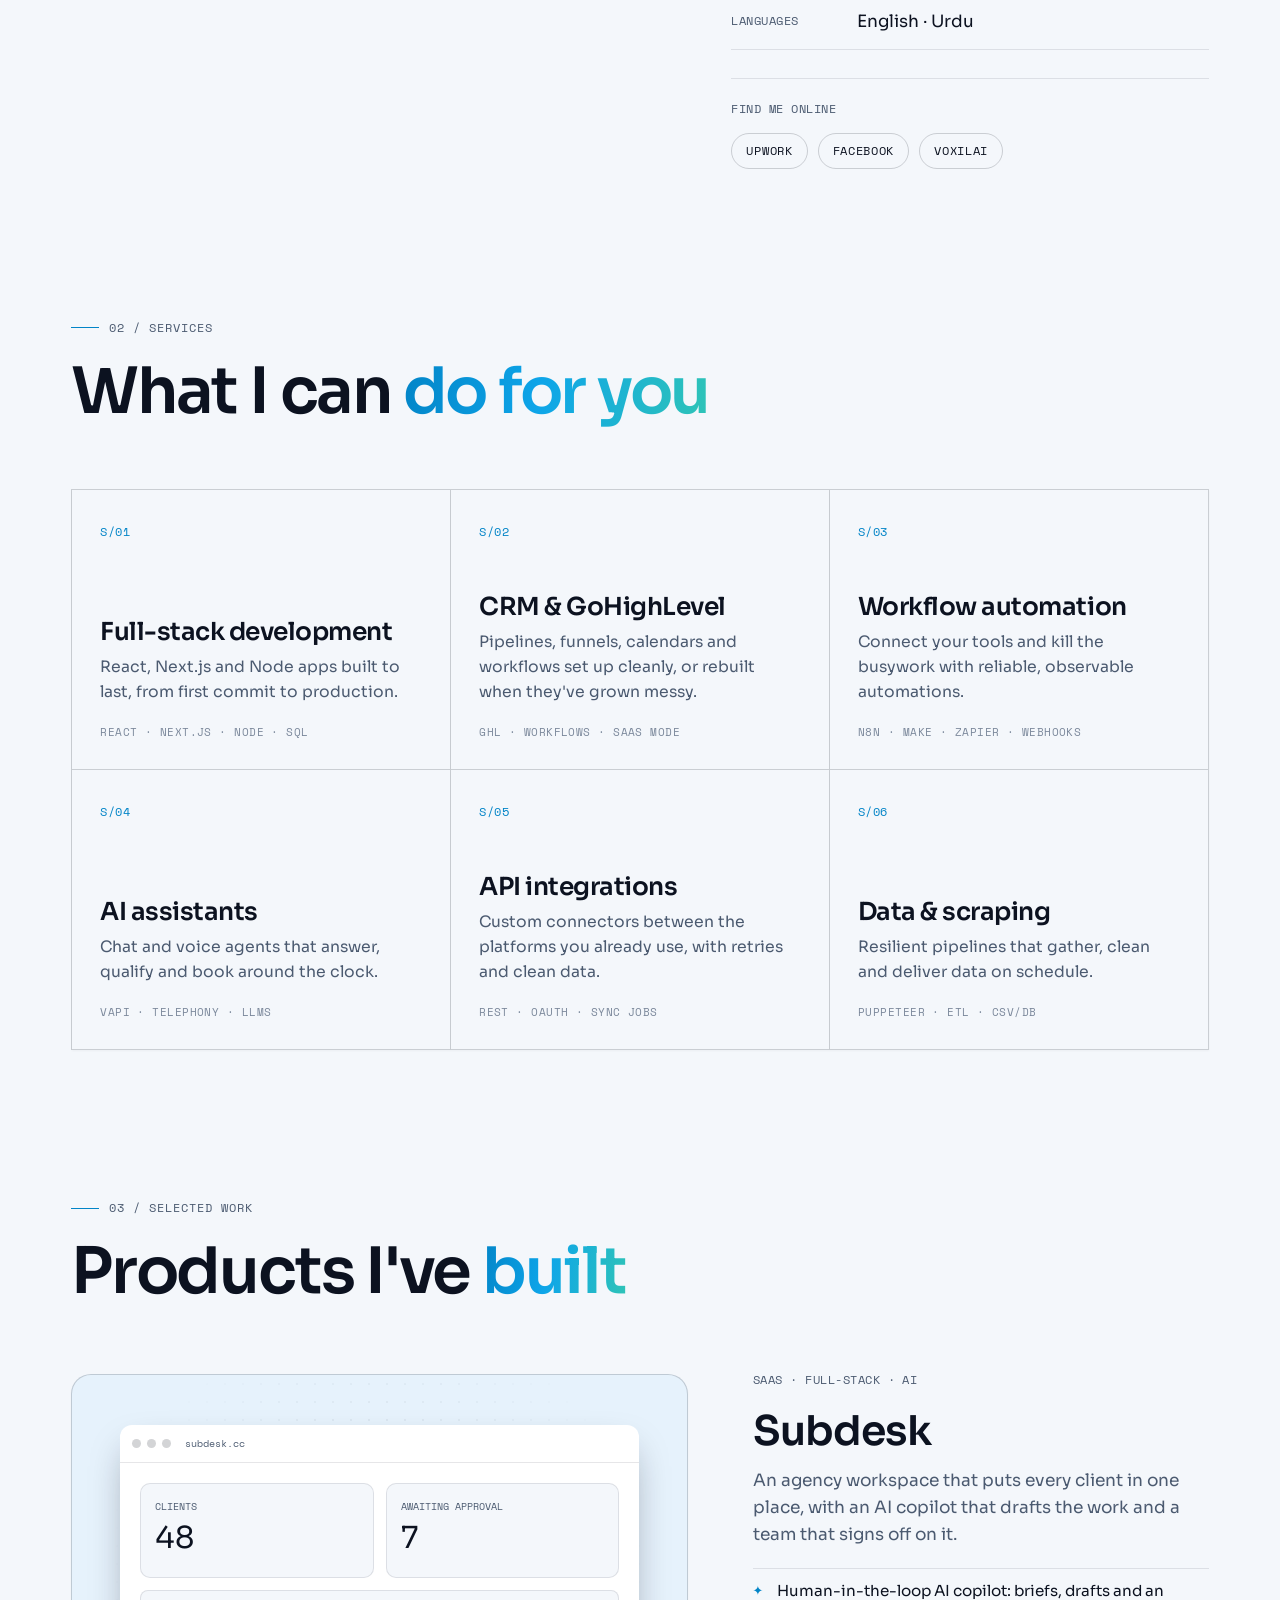
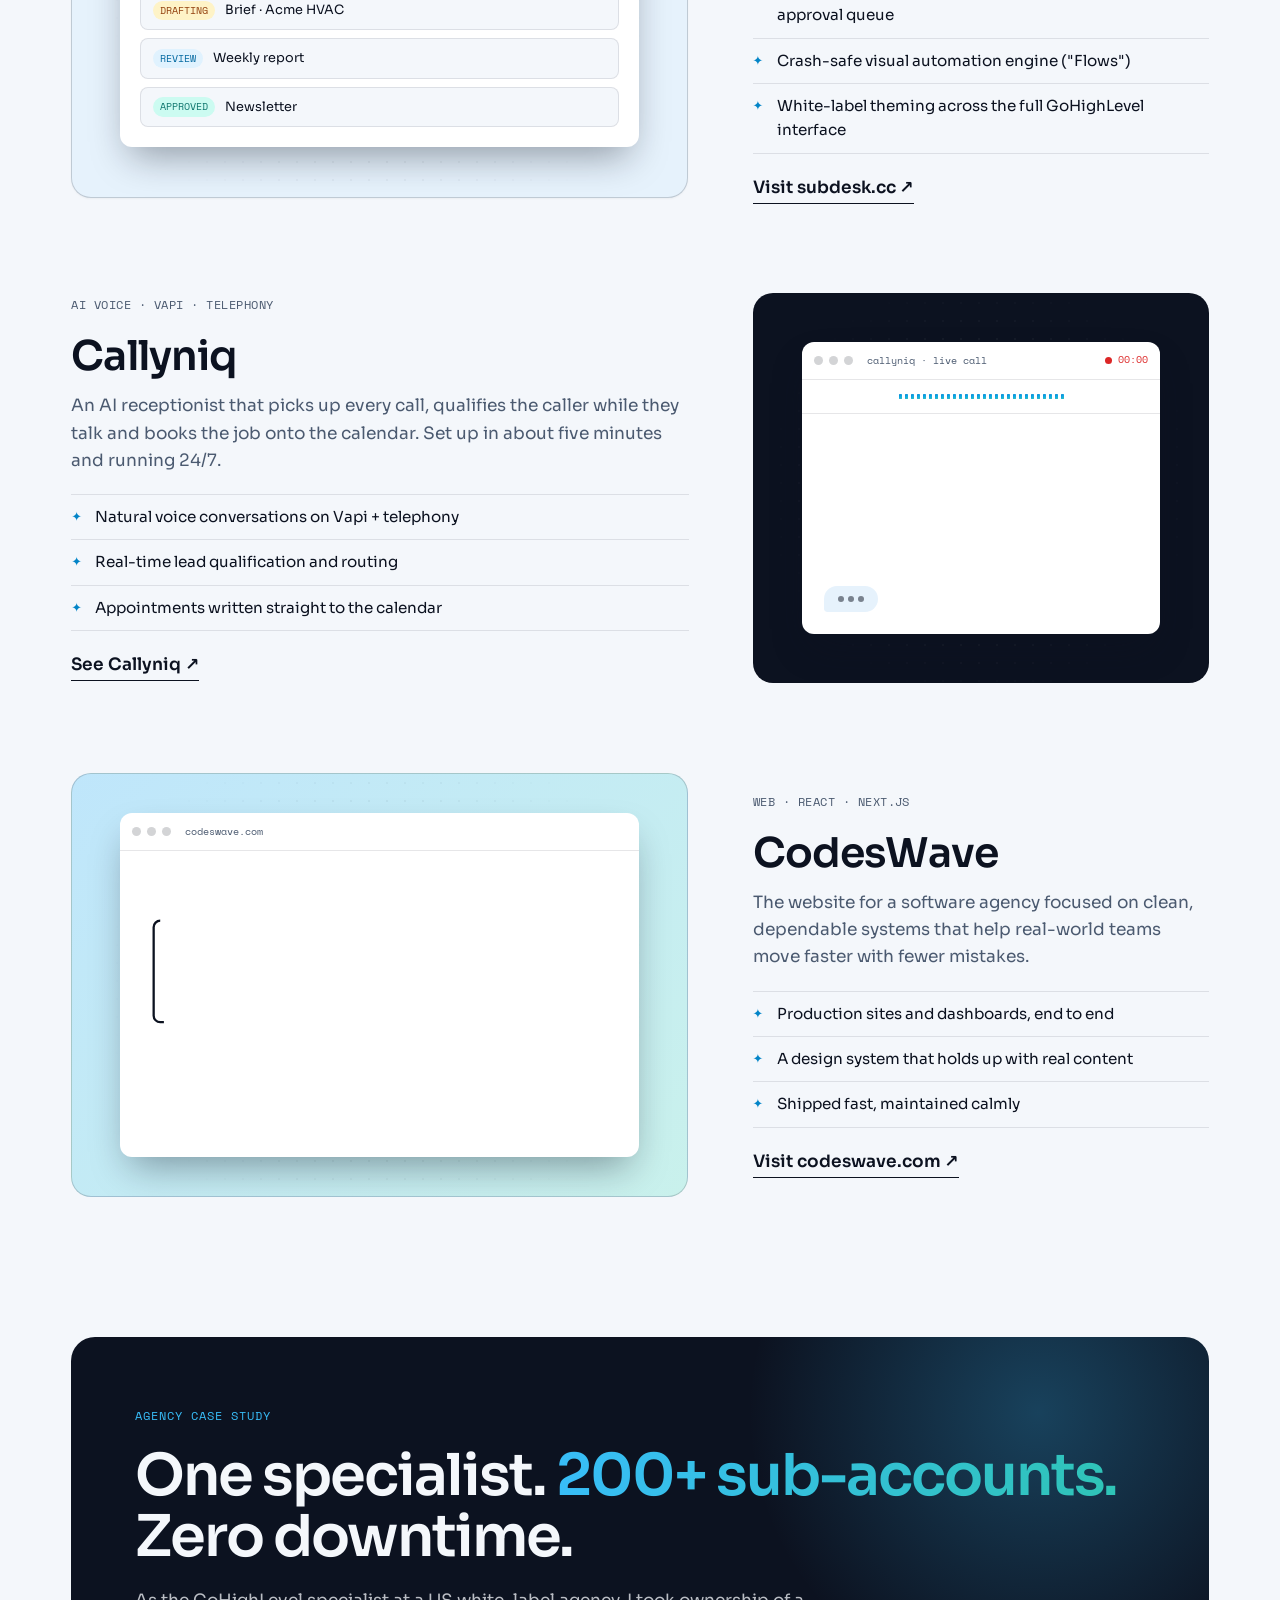
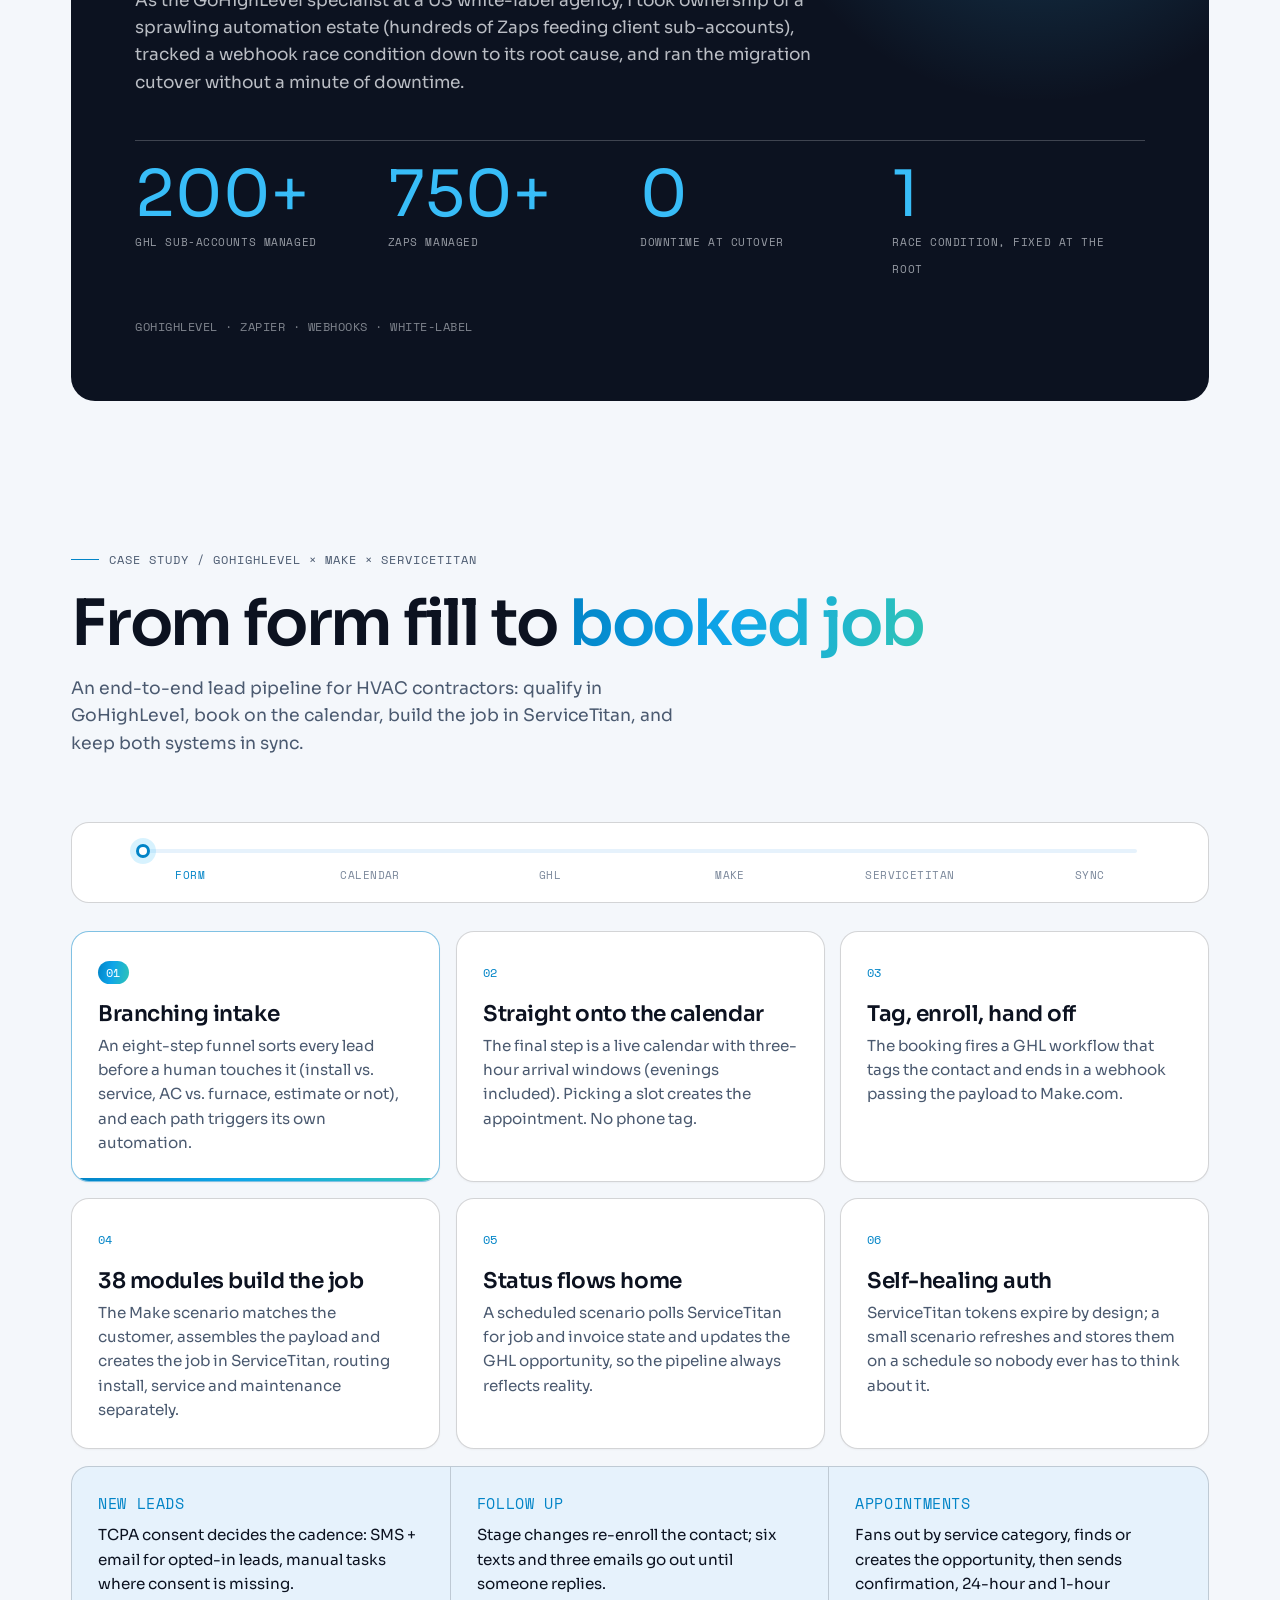
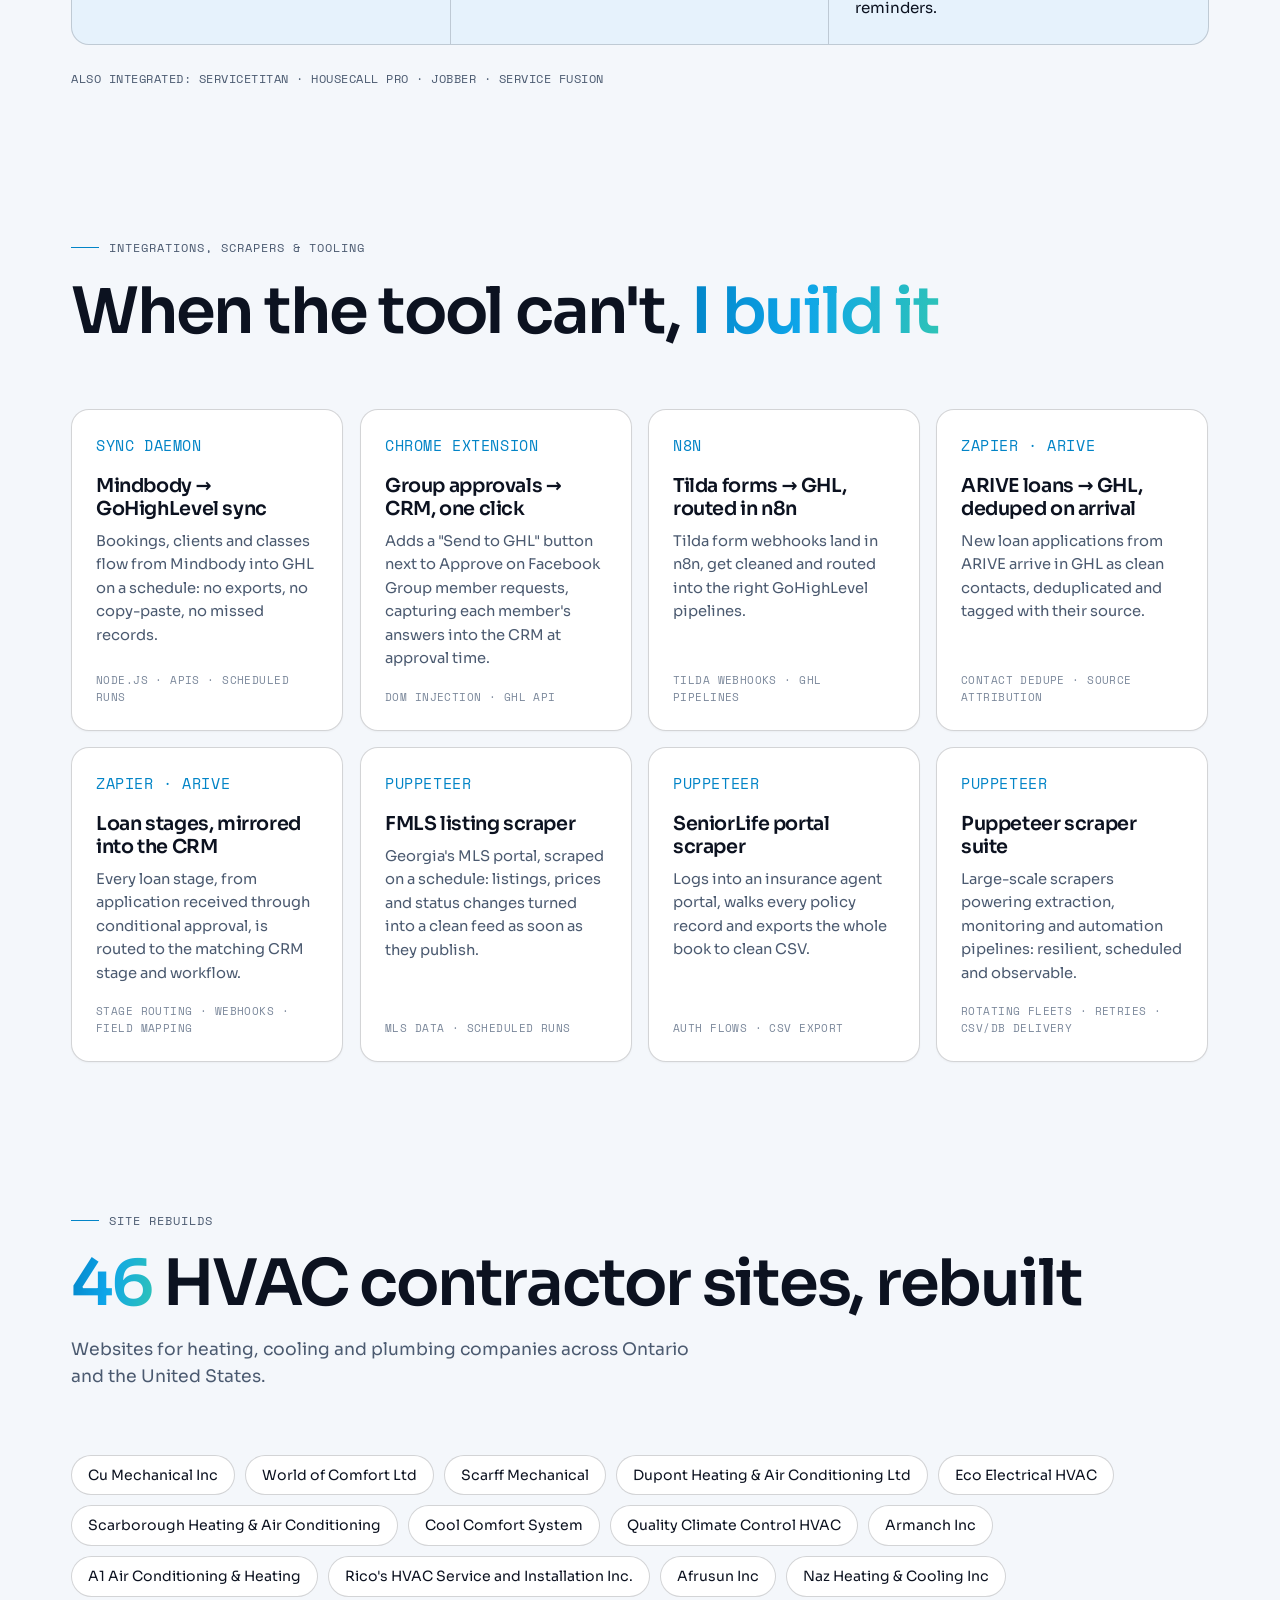
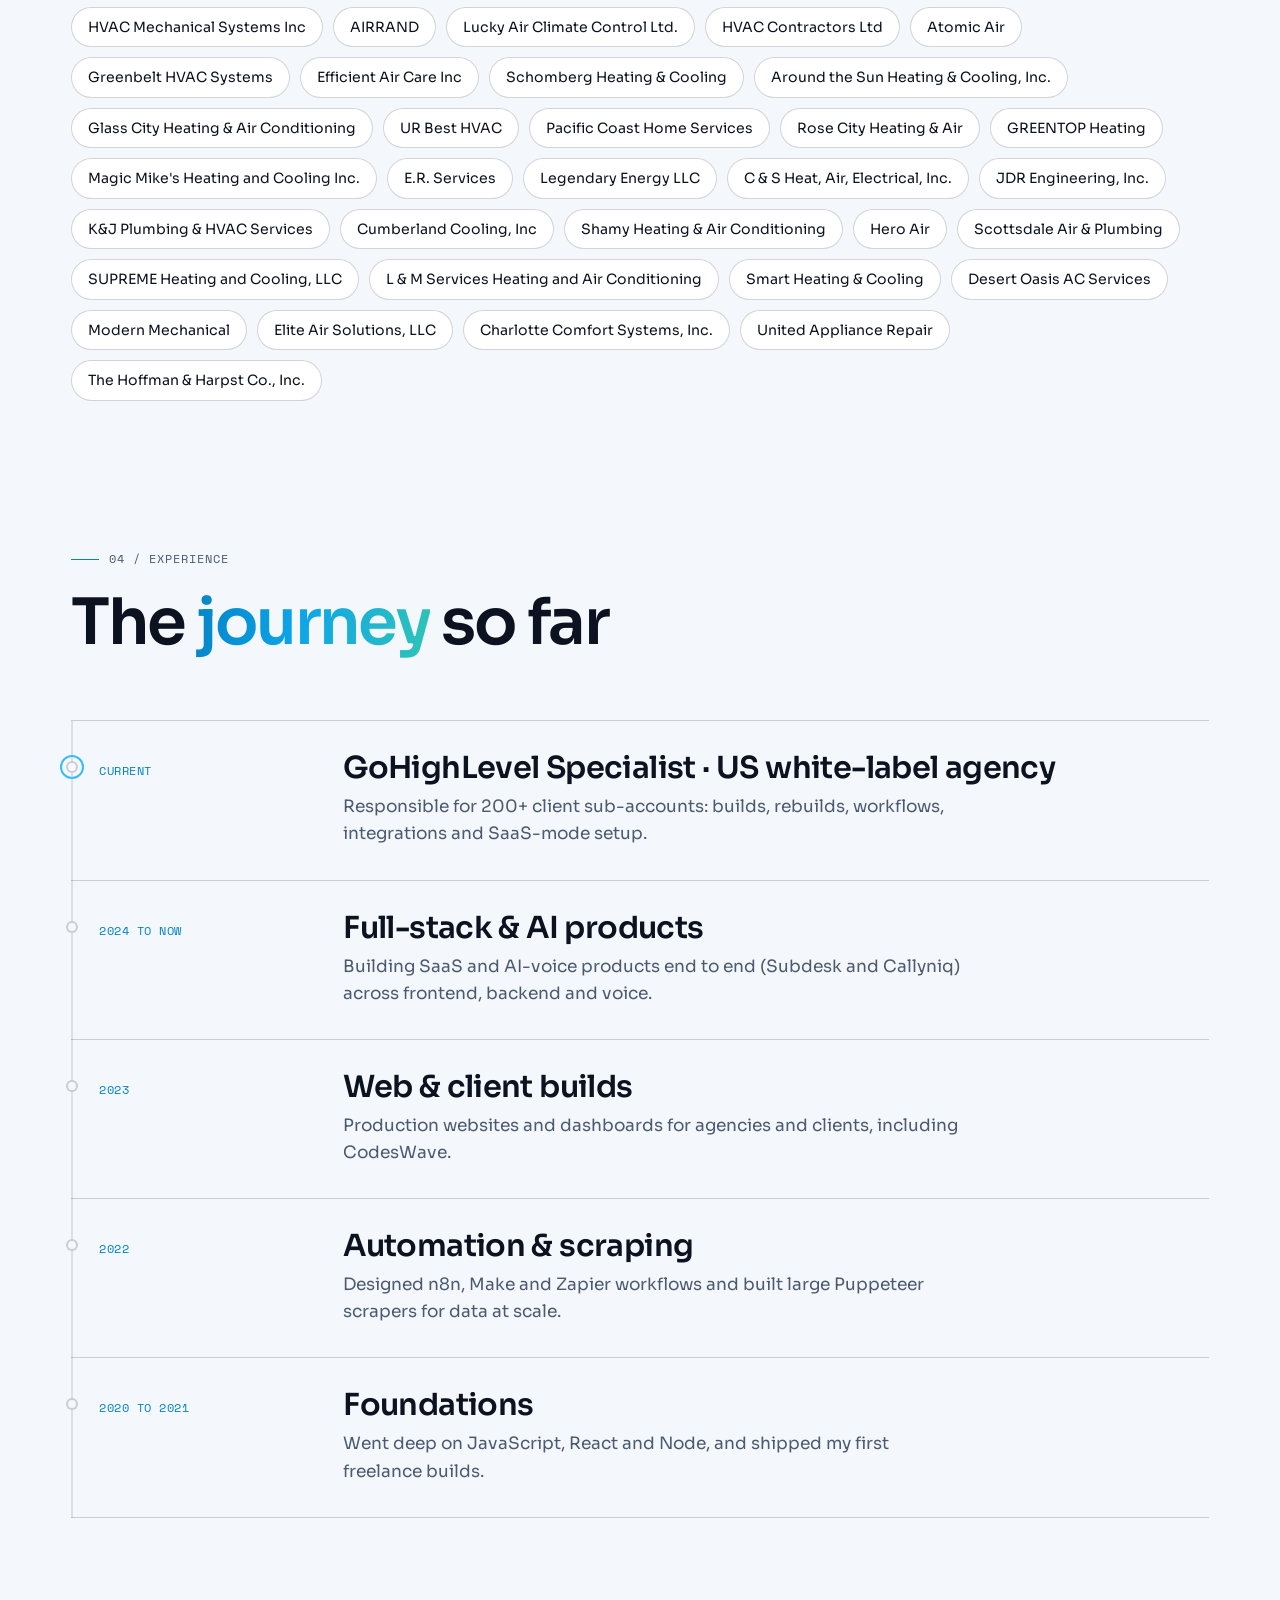
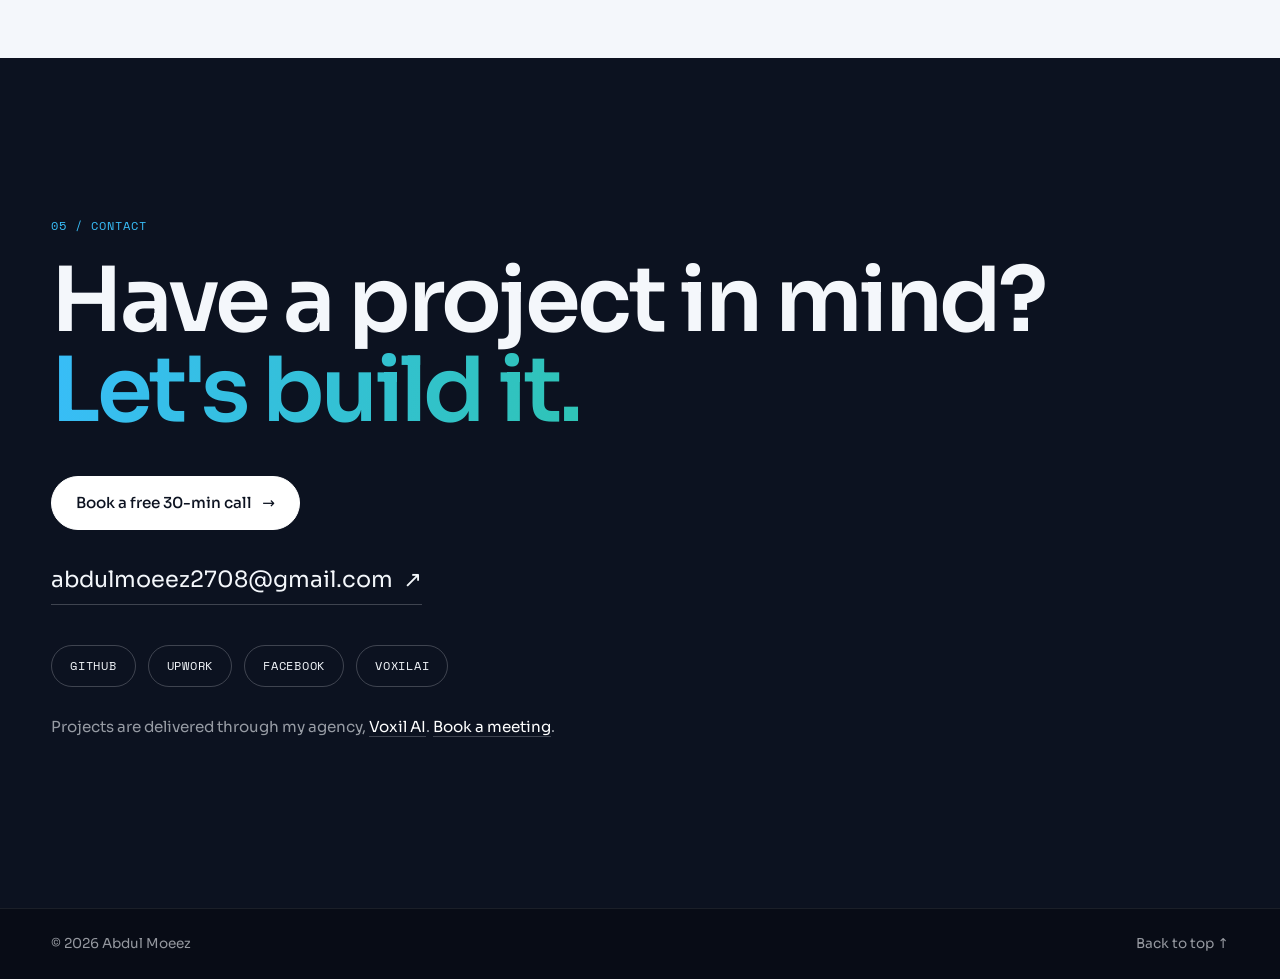
==== commit d43af29b: "Improve SEO and identity markup for search and AI discovery. Add Person/Organization JSON-LD, meta t" ====
--- a/index.html
+++ b/index.html
@@ -3,14 +3,74 @@
 <head>
   <meta charset="utf-8" />
   <meta name="viewport" content="width=device-width, initial-scale=1" />
-  <title>Abdul Moeez · Developer &amp; Automation Specialist</title>
-  <meta name="description" content="Abdul Moeez builds web apps, CRM systems and automations that help teams move faster with fewer mistakes." />
+  <title>Abdul Moeez | AI Automation &amp; AI Agents | Voxilai</title>
+  <meta name="description" content="Abdul Moeez, Founder of Voxilai. I help small businesses turn missed calls into booked appointments. I build AI automation systems, AI agents and follow-up workflows." />
+  <meta name="author" content="Abdul Moeez" />
   <meta name="theme-color" content="#f4f7fb" />
-  <meta property="og:type" content="website" />
-  <meta property="og:title" content="Abdul Moeez · Developer &amp; Automation Specialist" />
-  <meta property="og:description" content="Web apps, CRM systems and automations that help teams move faster." />
+  <link rel="canonical" href="https://abdulmoeezhassan.github.io/" />
+
+  <meta property="og:type" content="profile" />
+  <meta property="og:site_name" content="Abdul Moeez" />
+  <meta property="og:title" content="Abdul Moeez | AI Automation &amp; AI Agents | Voxilai" />
+  <meta property="og:description" content="Founder of Voxilai. I help small businesses turn missed calls into booked appointments with AI automation systems, AI agents and follow-up workflows." />
   <meta property="og:url" content="https://abdulmoeezhassan.github.io/" />
   <meta property="og:image" content="https://abdulmoeezhassan.github.io/images/abdul-moeez.jpg" />
+  <meta property="og:image:alt" content="Portrait of Abdul Moeez" />
+  <meta property="profile:first_name" content="Abdul" />
+  <meta property="profile:last_name" content="Moeez" />
+
+  <meta name="twitter:card" content="summary_large_image" />
+  <meta name="twitter:title" content="Abdul Moeez | AI Automation &amp; AI Agents | Voxilai" />
+  <meta name="twitter:description" content="Founder of Voxilai. I help small businesses turn missed calls into booked appointments with AI automation systems, AI agents and follow-up workflows." />
+  <meta name="twitter:image" content="https://abdulmoeezhassan.github.io/images/abdul-moeez.jpg" />
+  <meta name="twitter:image:alt" content="Portrait of Abdul Moeez" />
+
+  <script type="application/ld+json">
+  {
+    "@context": "https://schema.org",
+    "@type": "Person",
+    "@id": "https://abdulmoeezhassan.github.io/#person",
+    "name": "Abdul Moeez",
+    "jobTitle": "Founder",
+    "description": "I help small businesses turn missed calls into booked appointments. I build AI automation systems, AI agents and follow-up workflows.",
+    "url": "https://abdulmoeezhassan.github.io/",
+    "image": "https://abdulmoeezhassan.github.io/images/abdul-moeez.jpg",
+    "worksFor": {
+      "@type": "Organization",
+      "name": "Voxilai",
+      "url": "https://www.voxilai.tech/"
+    },
+    "knowsAbout": [
+      "AI Automation",
+      "n8n",
+      "Make",
+      "Zapier",
+      "AI Agents",
+      "GoHighLevel",
+      "Missed-call text-back",
+      "CRM follow-up automation"
+    ],
+    "sameAs": [
+      "https://www.upwork.com/freelancers/~0104212f2b3804d7d5",
+      "https://www.facebook.com/profile.php?id=61564385205233",
+      "https://www.voxilai.tech/"
+    ]
+  }
+  </script>
+  <script type="application/ld+json">
+  {
+    "@context": "https://schema.org",
+    "@type": "Organization",
+    "@id": "https://www.voxilai.tech/#organization",
+    "name": "Voxilai",
+    "url": "https://www.voxilai.tech/",
+    "description": "Voxilai helps small businesses turn missed calls into booked appointments with AI automation systems, AI agents and follow-up workflows.",
+    "founder": {
+      "@id": "https://abdulmoeezhassan.github.io/#person"
+    }
+  }
+  </script>
+
   <link rel="icon" href="data:image/svg+xml,<svg xmlns='http://www.w3.org/2000/svg' viewBox='0 0 64 64'><rect width='64' height='64' rx='14' fill='%230c1220'/><text x='50%25' y='56%25' text-anchor='middle' dominant-baseline='middle' font-family='Arial,sans-serif' font-weight='700' font-size='28' fill='%2338bdf8'>am</text></svg>" />
   <link rel="preconnect" href="https://fonts.googleapis.com" />
   <link rel="preconnect" href="https://fonts.gstatic.com" crossorigin />
@@ -123,6 +183,14 @@
             <li><span class="mono">Focus</span> Web apps · CRM · Automation · AI</li>
             <li><span class="mono">Languages</span> English · Urdu</li>
           </ul>
+          <div class="about__online">
+            <p class="mono">Find me online</p>
+            <nav class="about__online-links" aria-label="Find me online">
+              <a href="https://www.upwork.com/freelancers/~0104212f2b3804d7d5" target="_blank" rel="me noopener noreferrer">Upwork</a>
+              <a href="https://www.facebook.com/profile.php?id=61564385205233" target="_blank" rel="me noopener noreferrer">Facebook</a>
+              <a href="https://www.voxilai.tech/" target="_blank" rel="me noopener noreferrer">Voxilai</a>
+            </nav>
+          </div>
         </div>
       </div>
     </section>
@@ -432,10 +500,10 @@
         </div>
         <a class="contact__email" href="mailto:abdulmoeez2708@gmail.com">abdulmoeez2708@gmail.com <span aria-hidden="true">↗</span></a>
         <div class="contact__links">
-          <a href="https://github.com/abdulmoeezhassan" target="_blank" rel="noopener">GitHub</a>
-          <a href="https://www.linkedin.com/" target="_blank" rel="noopener">LinkedIn</a>
-          <a href="https://www.upwork.com/" target="_blank" rel="noopener">Upwork</a>
-          <a href="https://www.voxilai.tech/" target="_blank" rel="noopener">Voxil AI</a>
+          <a href="https://github.com/abdulmoeezhassan" target="_blank" rel="me noopener noreferrer">GitHub</a>
+          <a href="https://www.upwork.com/freelancers/~0104212f2b3804d7d5" target="_blank" rel="me noopener noreferrer">Upwork</a>
+          <a href="https://www.facebook.com/profile.php?id=61564385205233" target="_blank" rel="me noopener noreferrer">Facebook</a>
+          <a href="https://www.voxilai.tech/" target="_blank" rel="me noopener noreferrer">Voxilai</a>
         </div>
         <p class="contact__agency">Projects are delivered through my agency, <a href="https://www.voxilai.tech/" target="_blank" rel="noopener">Voxil AI</a>. <a href="https://www.voxilai.tech/book-meeting.html" target="_blank" rel="noopener">Book a meeting</a>.</p>
       </div>
--- a/style.css
+++ b/style.css
@@ -171,6 +171,15 @@
 .about__facts { list-style: none; margin: 28px 0 0; padding: 0; border-top: 1px solid var(--line); }
 .about__facts li { display: flex; gap: 16px; padding: 14px 0; border-bottom: 1px solid var(--line); }
 .about__facts .mono { width: 110px; flex-shrink: 0; color: var(--taupe); padding-top: 3px; }
+.about__online { margin-top: 28px; padding-top: 20px; border-top: 1px solid var(--line); }
+.about__online > .mono { color: var(--taupe); margin: 0 0 14px; }
+.about__online-links { display: flex; flex-wrap: wrap; gap: 10px; }
+.about__online-links a {
+  font-family: var(--font-mono); font-size: 0.72rem; text-transform: uppercase; letter-spacing: 0.06em;
+  padding: 8px 14px; border: 1px solid var(--line-strong); border-radius: 999px;
+  color: var(--ink); transition: background .3s, color .3s, border-color .3s;
+}
+.about__online-links a:hover { background: var(--ink); color: var(--paper); border-color: var(--ink); }
 
 /* Services */
 .services__grid { display: grid; grid-template-columns: repeat(3, 1fr); border-top: 1px solid var(--line-strong); border-left: 1px solid var(--line-strong); }
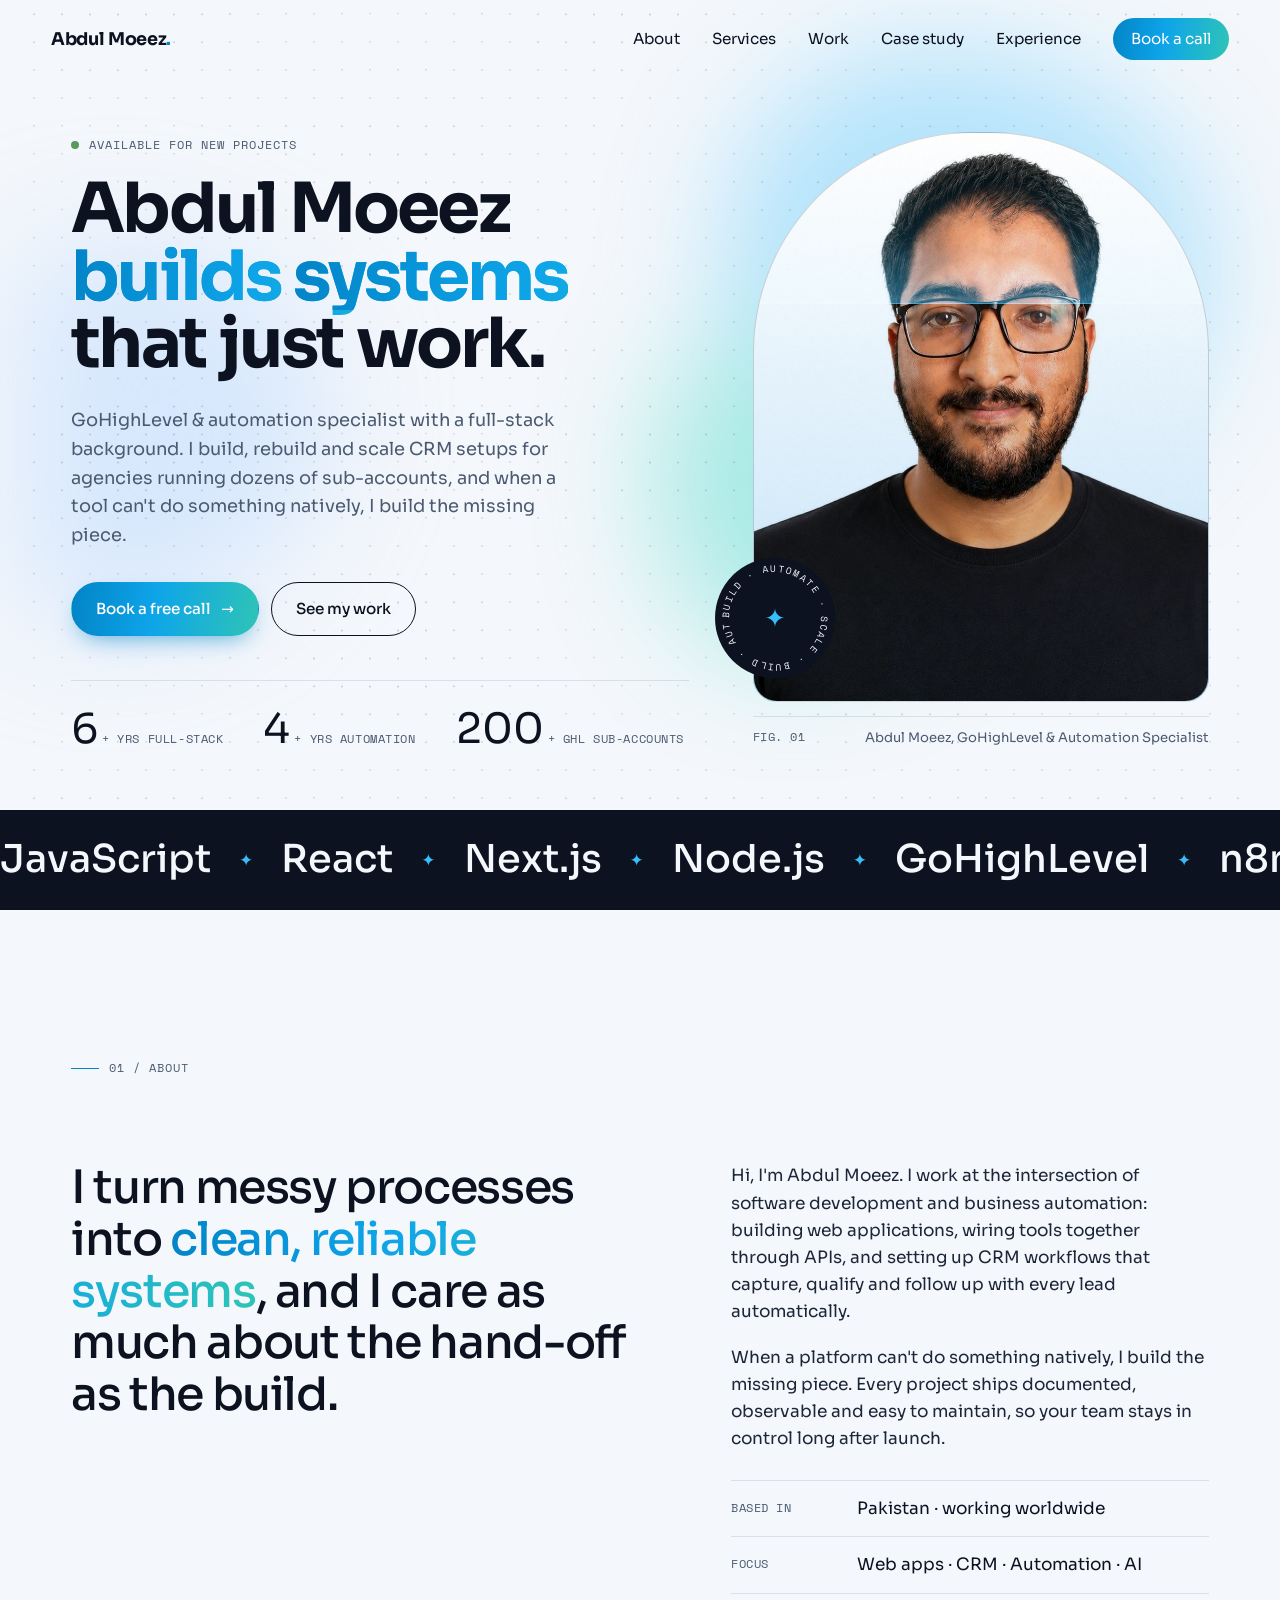
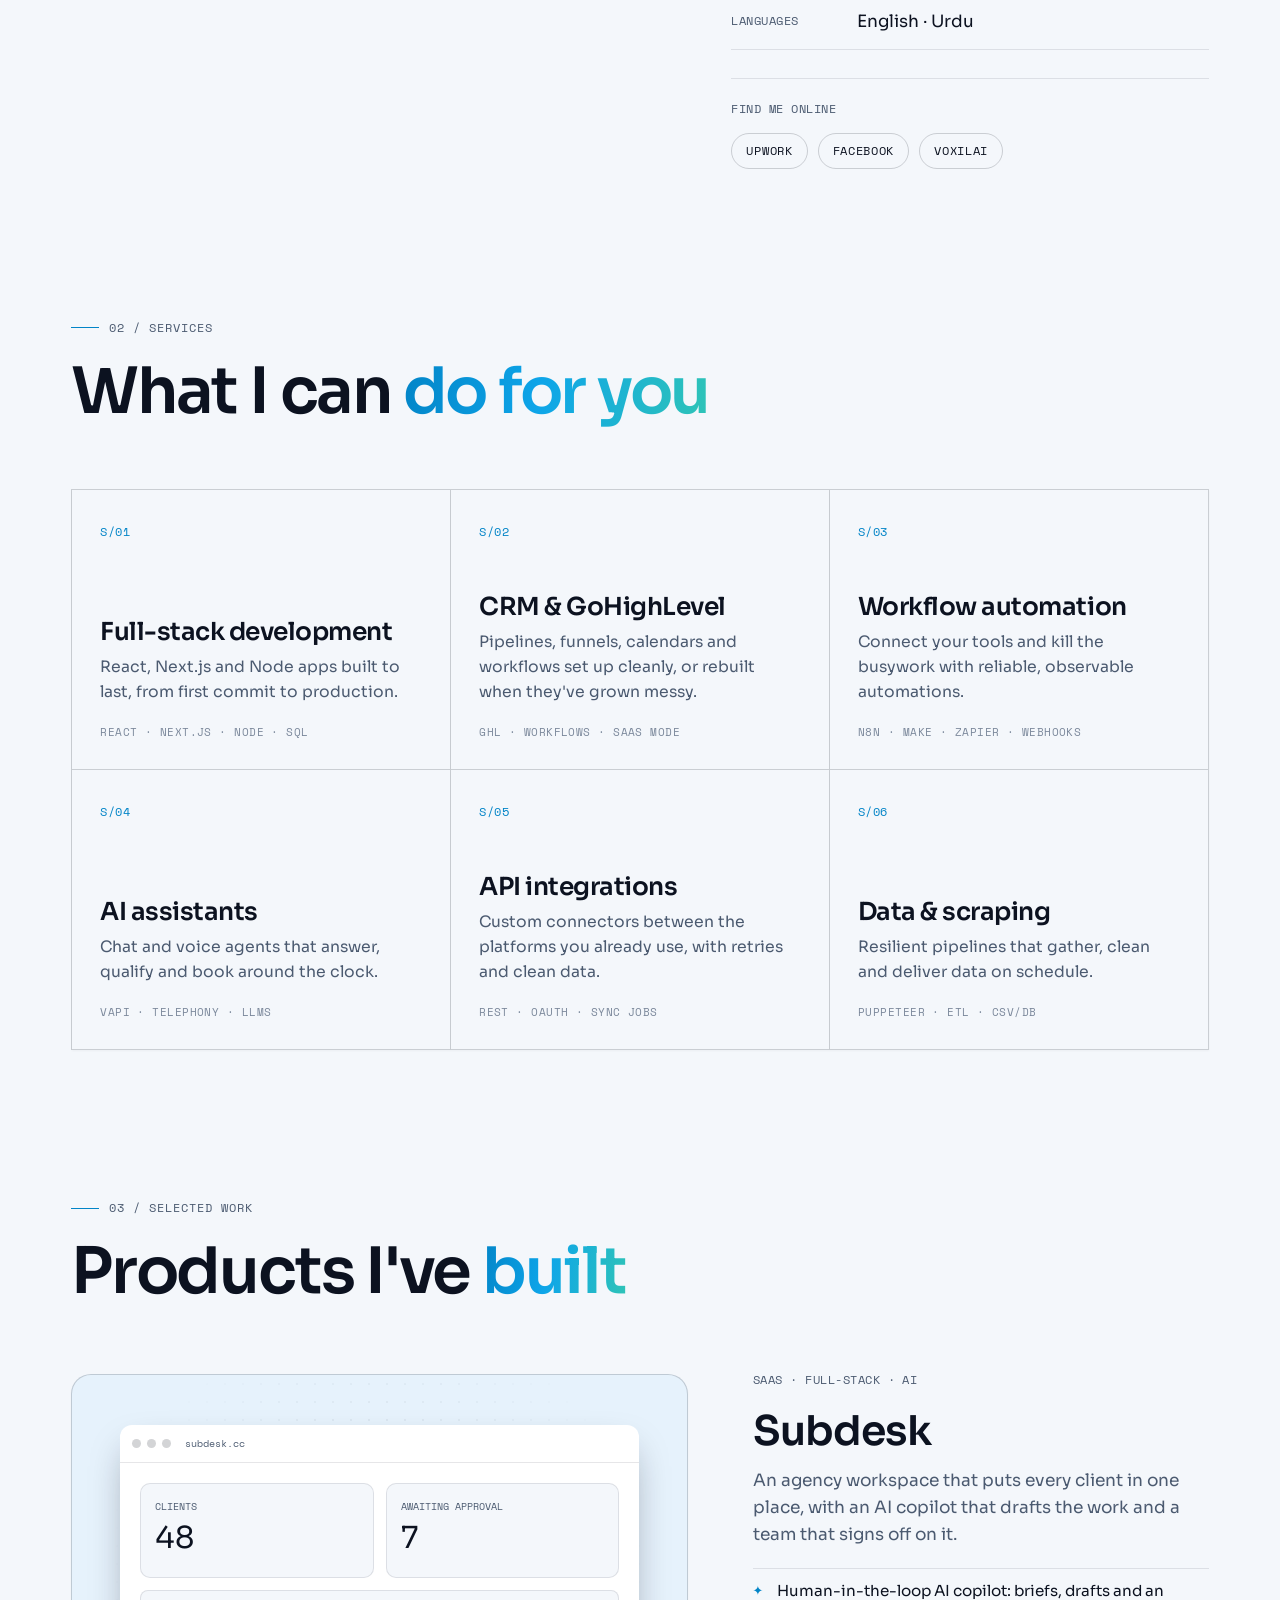
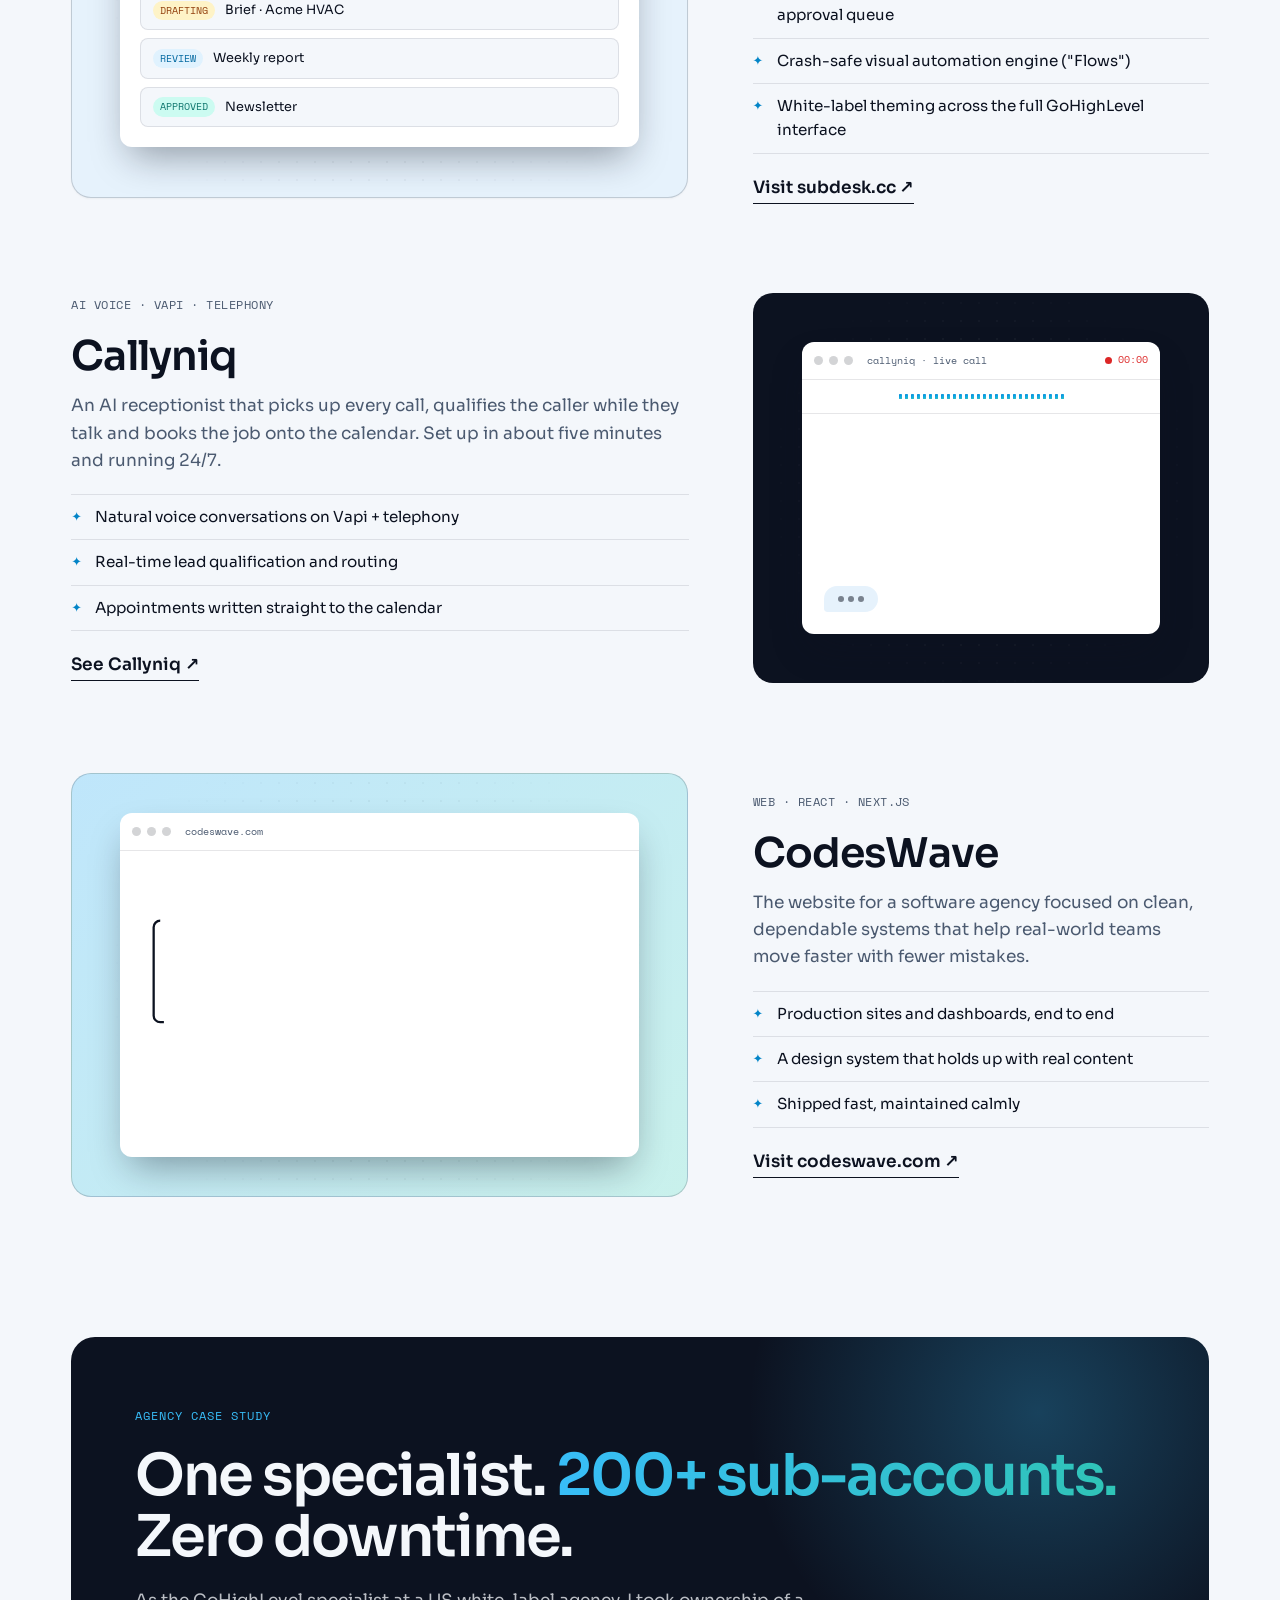
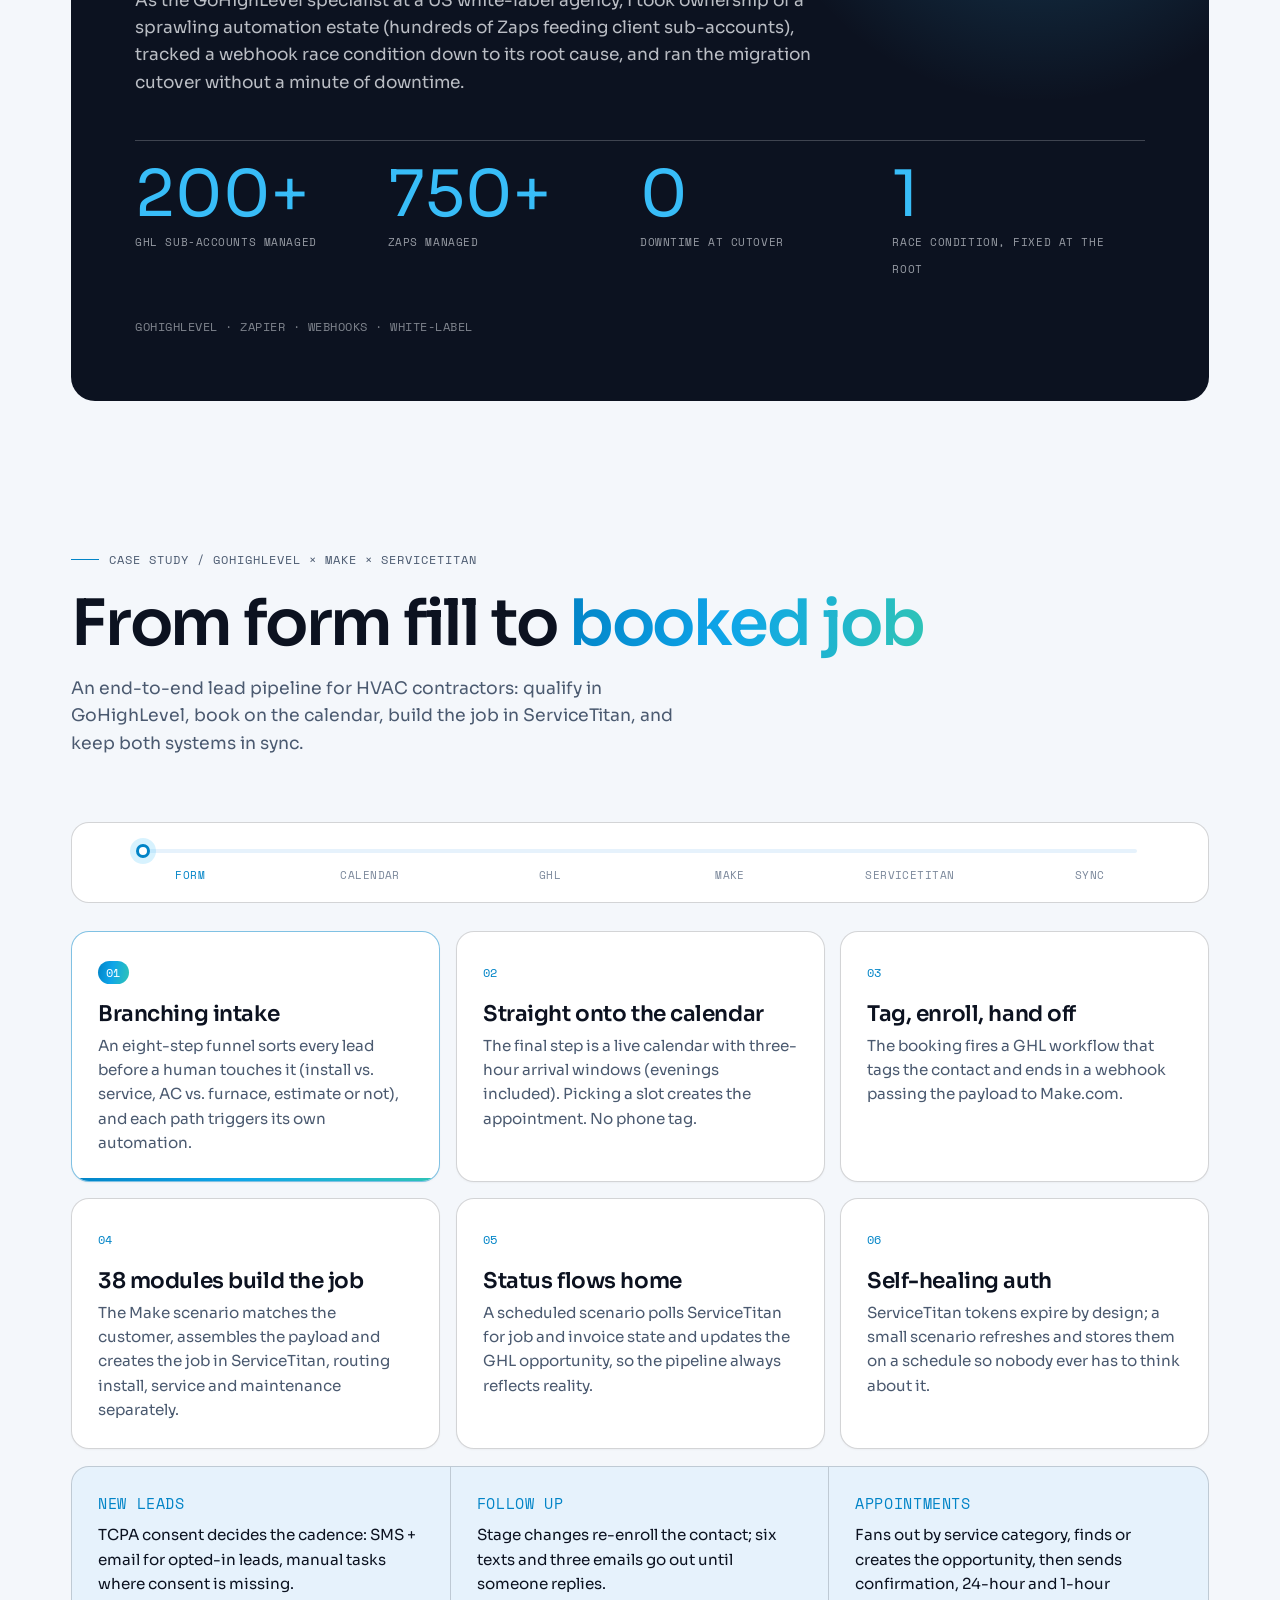
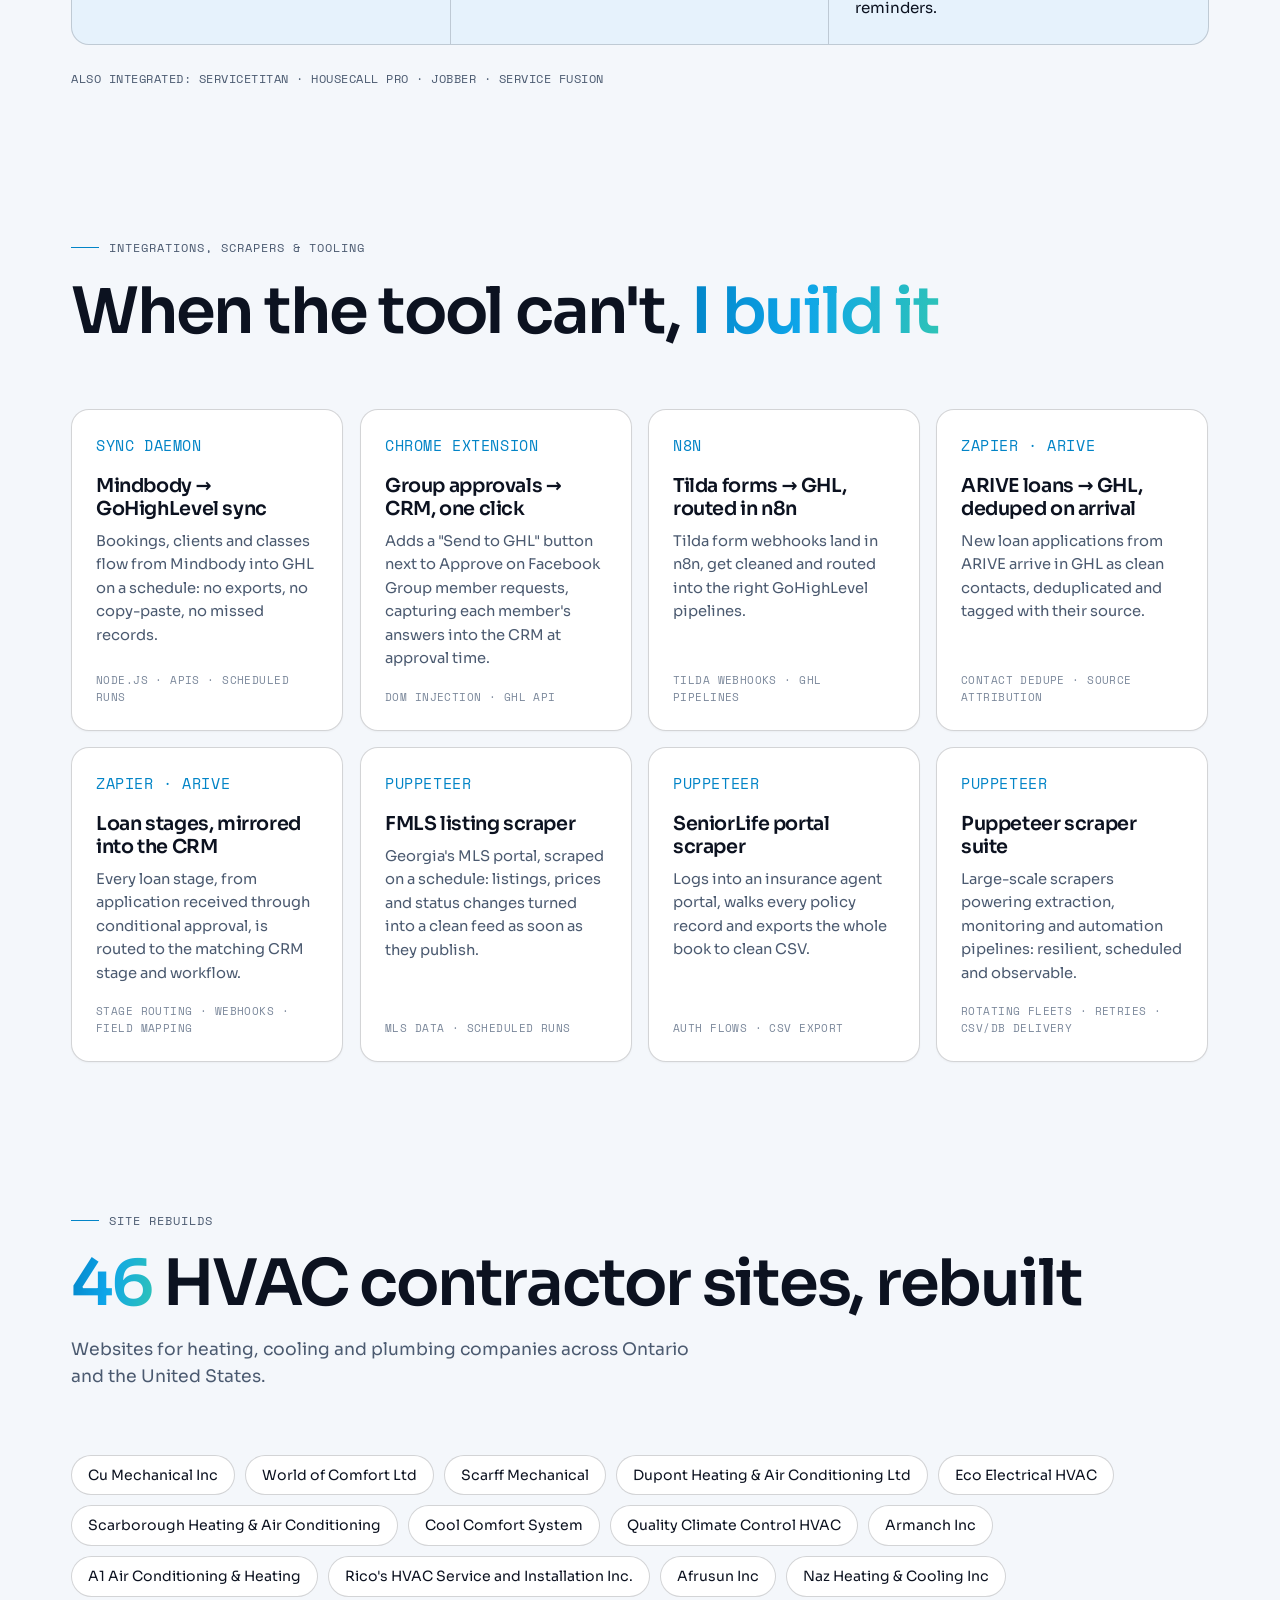
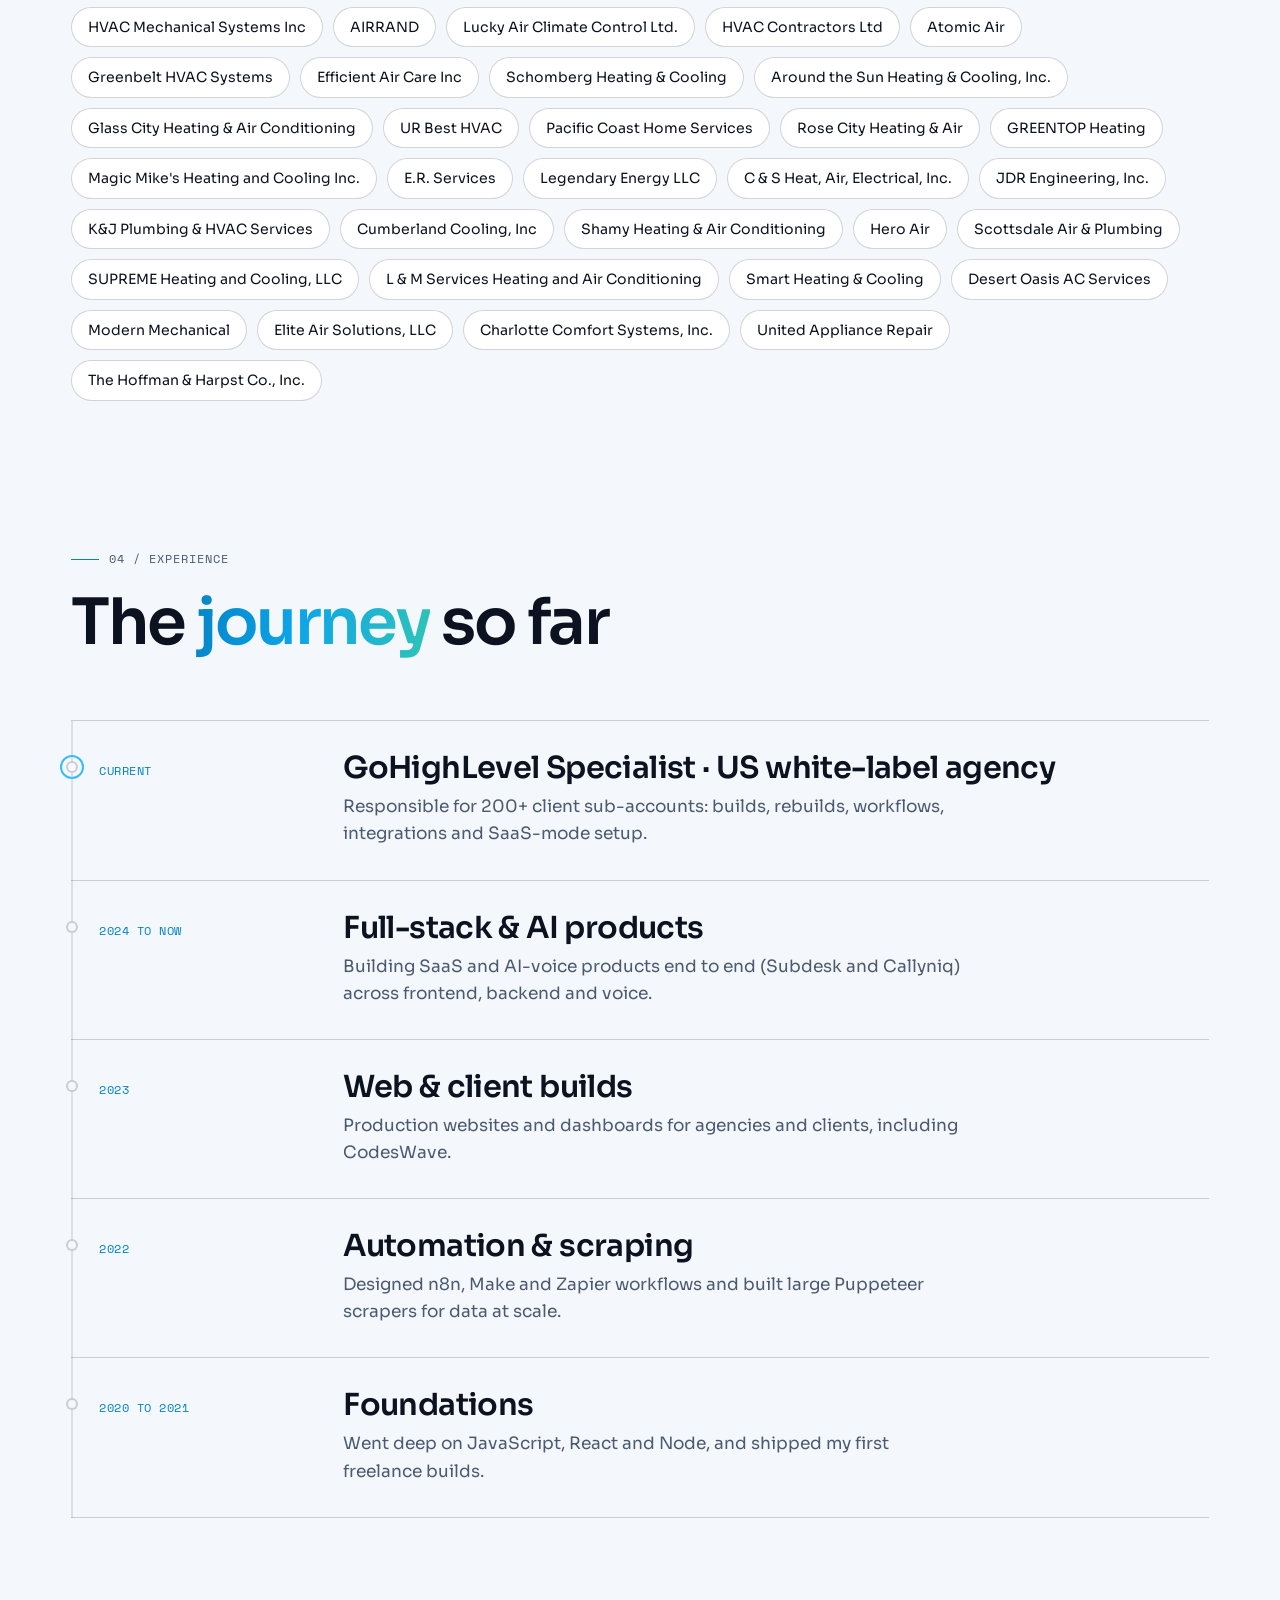
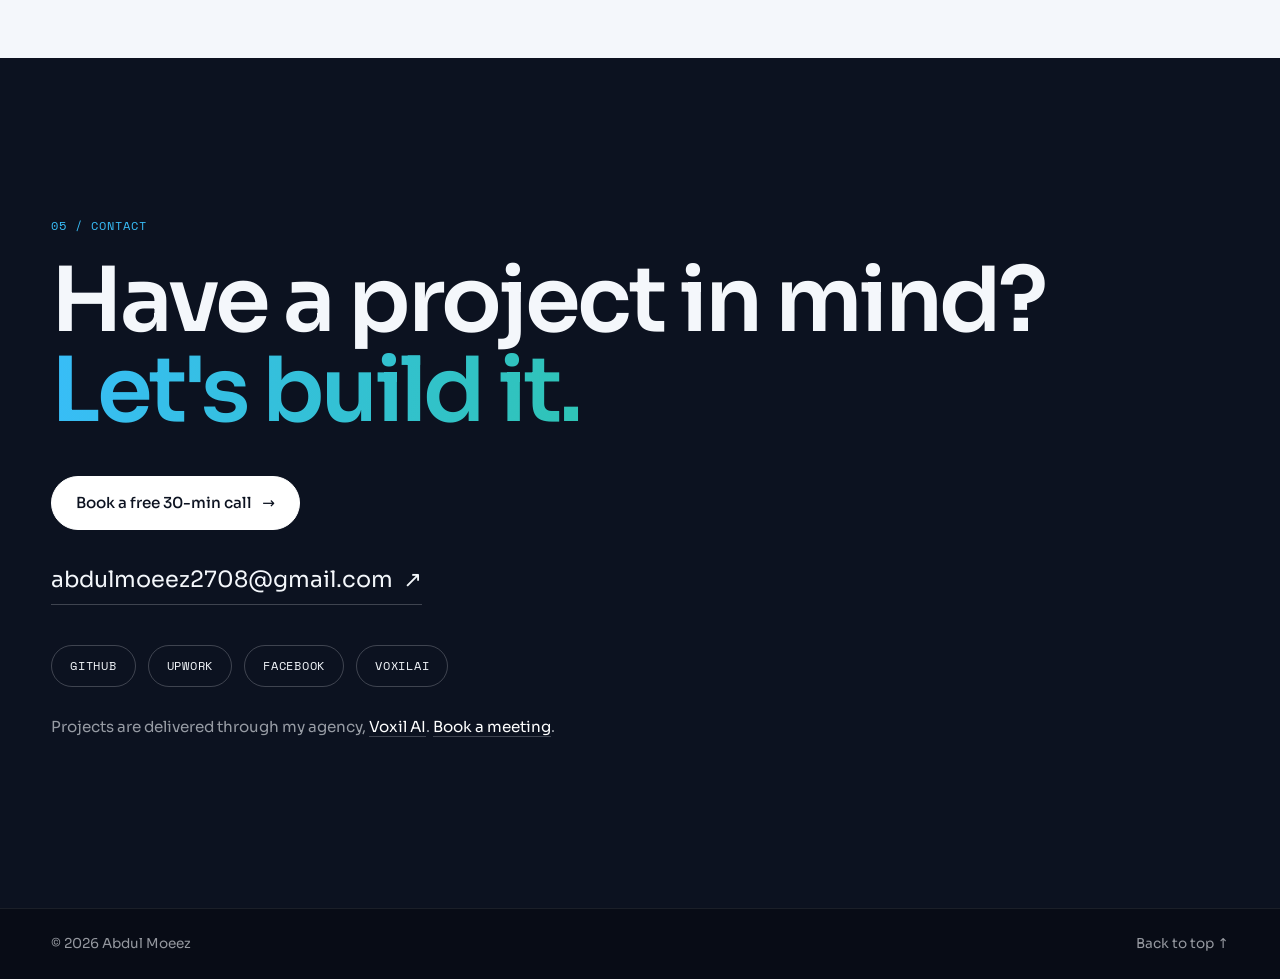
==== commit 2636046a: "Add Google Search Console site verification meta tag." ====
--- a/index.html
+++ b/index.html
@@ -6,6 +6,7 @@
   <title>Abdul Moeez | AI Automation &amp; AI Agents | Voxilai</title>
   <meta name="description" content="Abdul Moeez, Founder of Voxilai. I help small businesses turn missed calls into booked appointments. I build AI automation systems, AI agents and follow-up workflows." />
   <meta name="author" content="Abdul Moeez" />
+  <meta name="google-site-verification" content="2t5W5nSGOhqLb2nnvXuM35Zk8S0_WPzQCuNc-g8E5sQ" />
   <meta name="theme-color" content="#f4f7fb" />
   <link rel="canonical" href="https://abdulmoeezhassan.github.io/" />
 
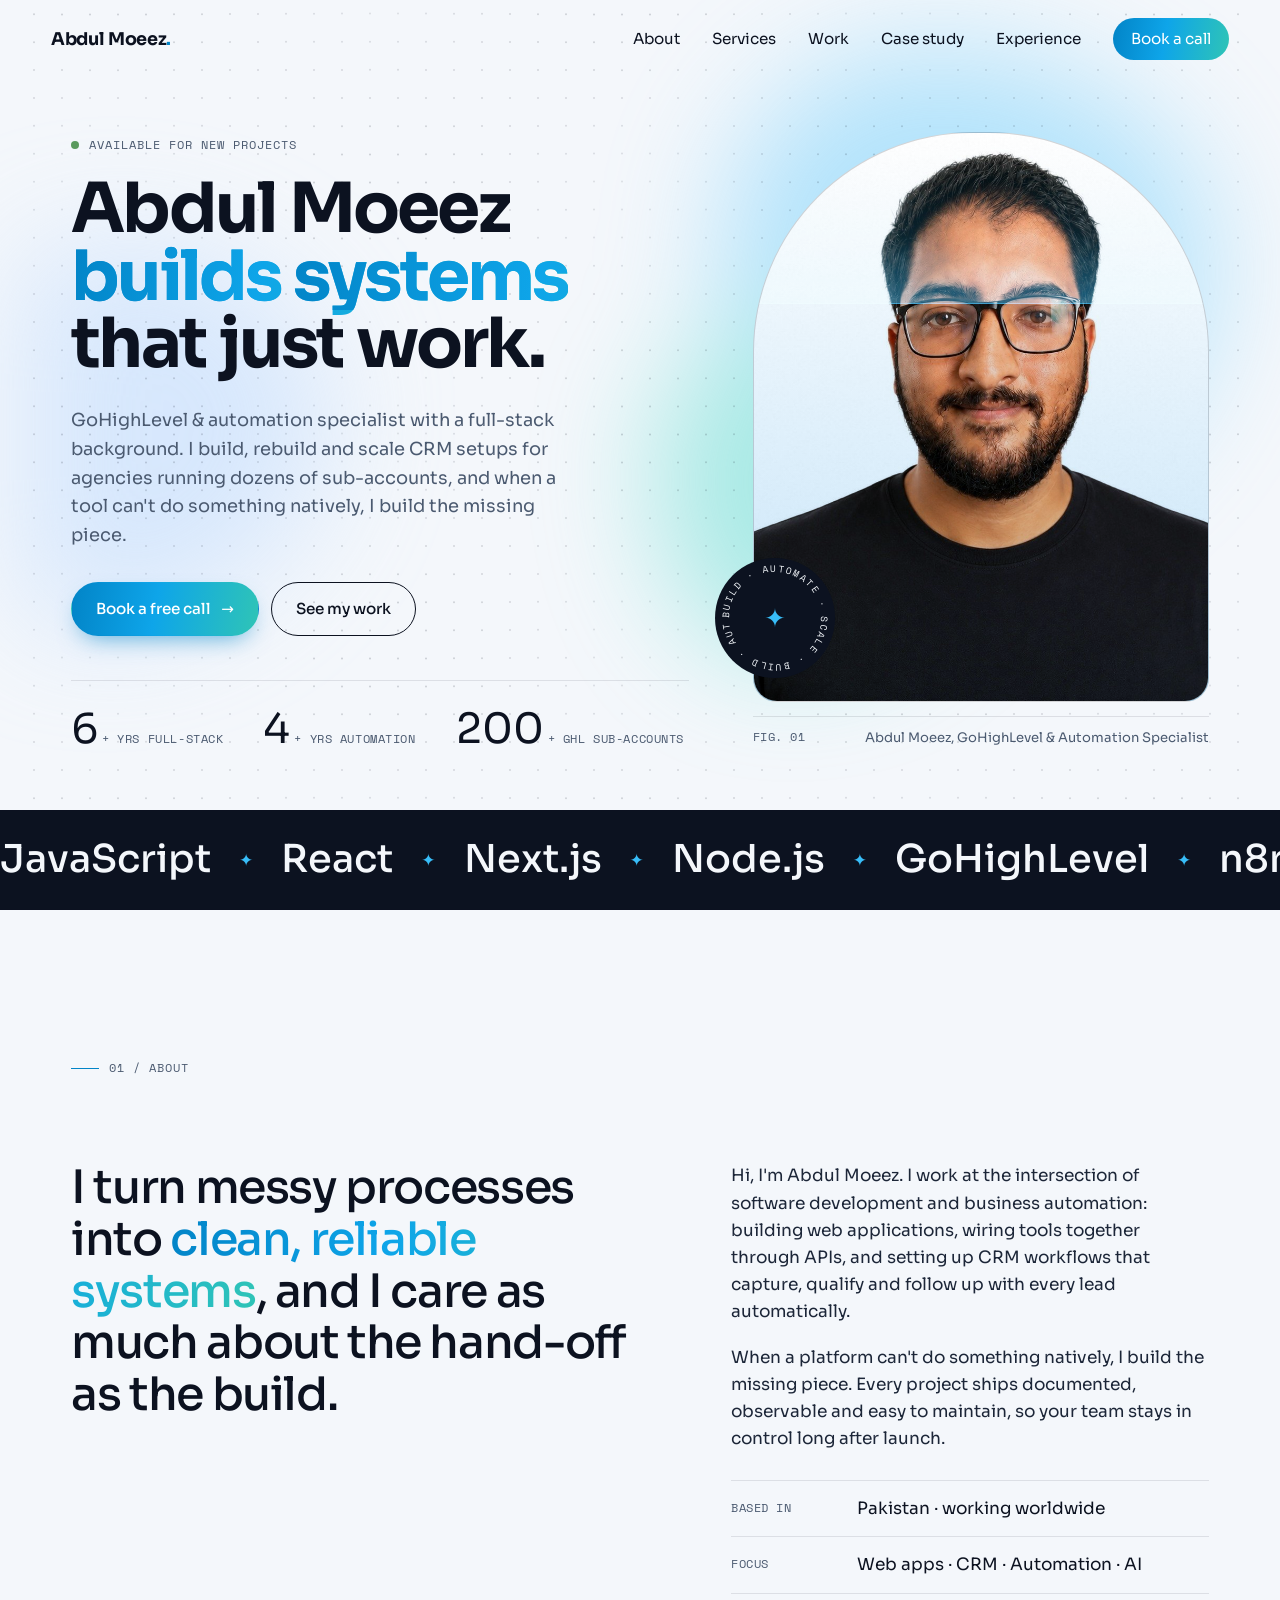
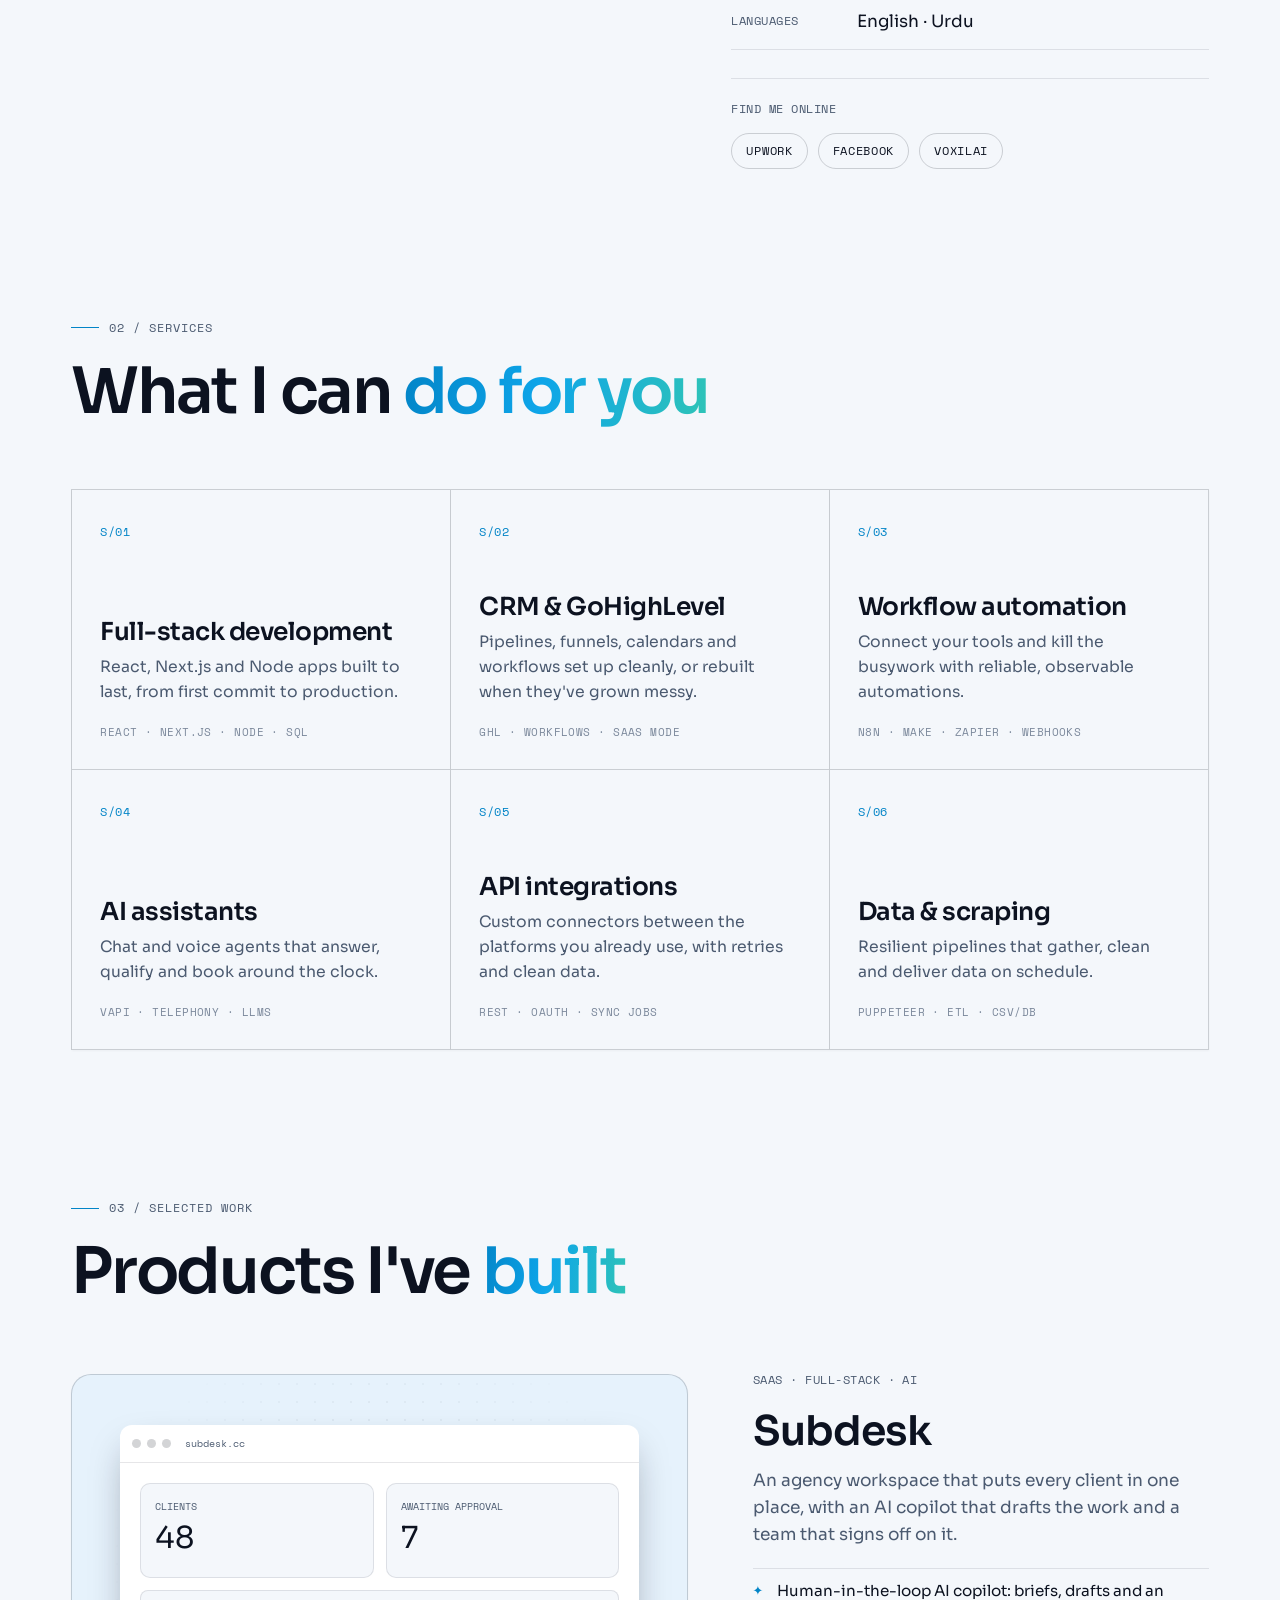
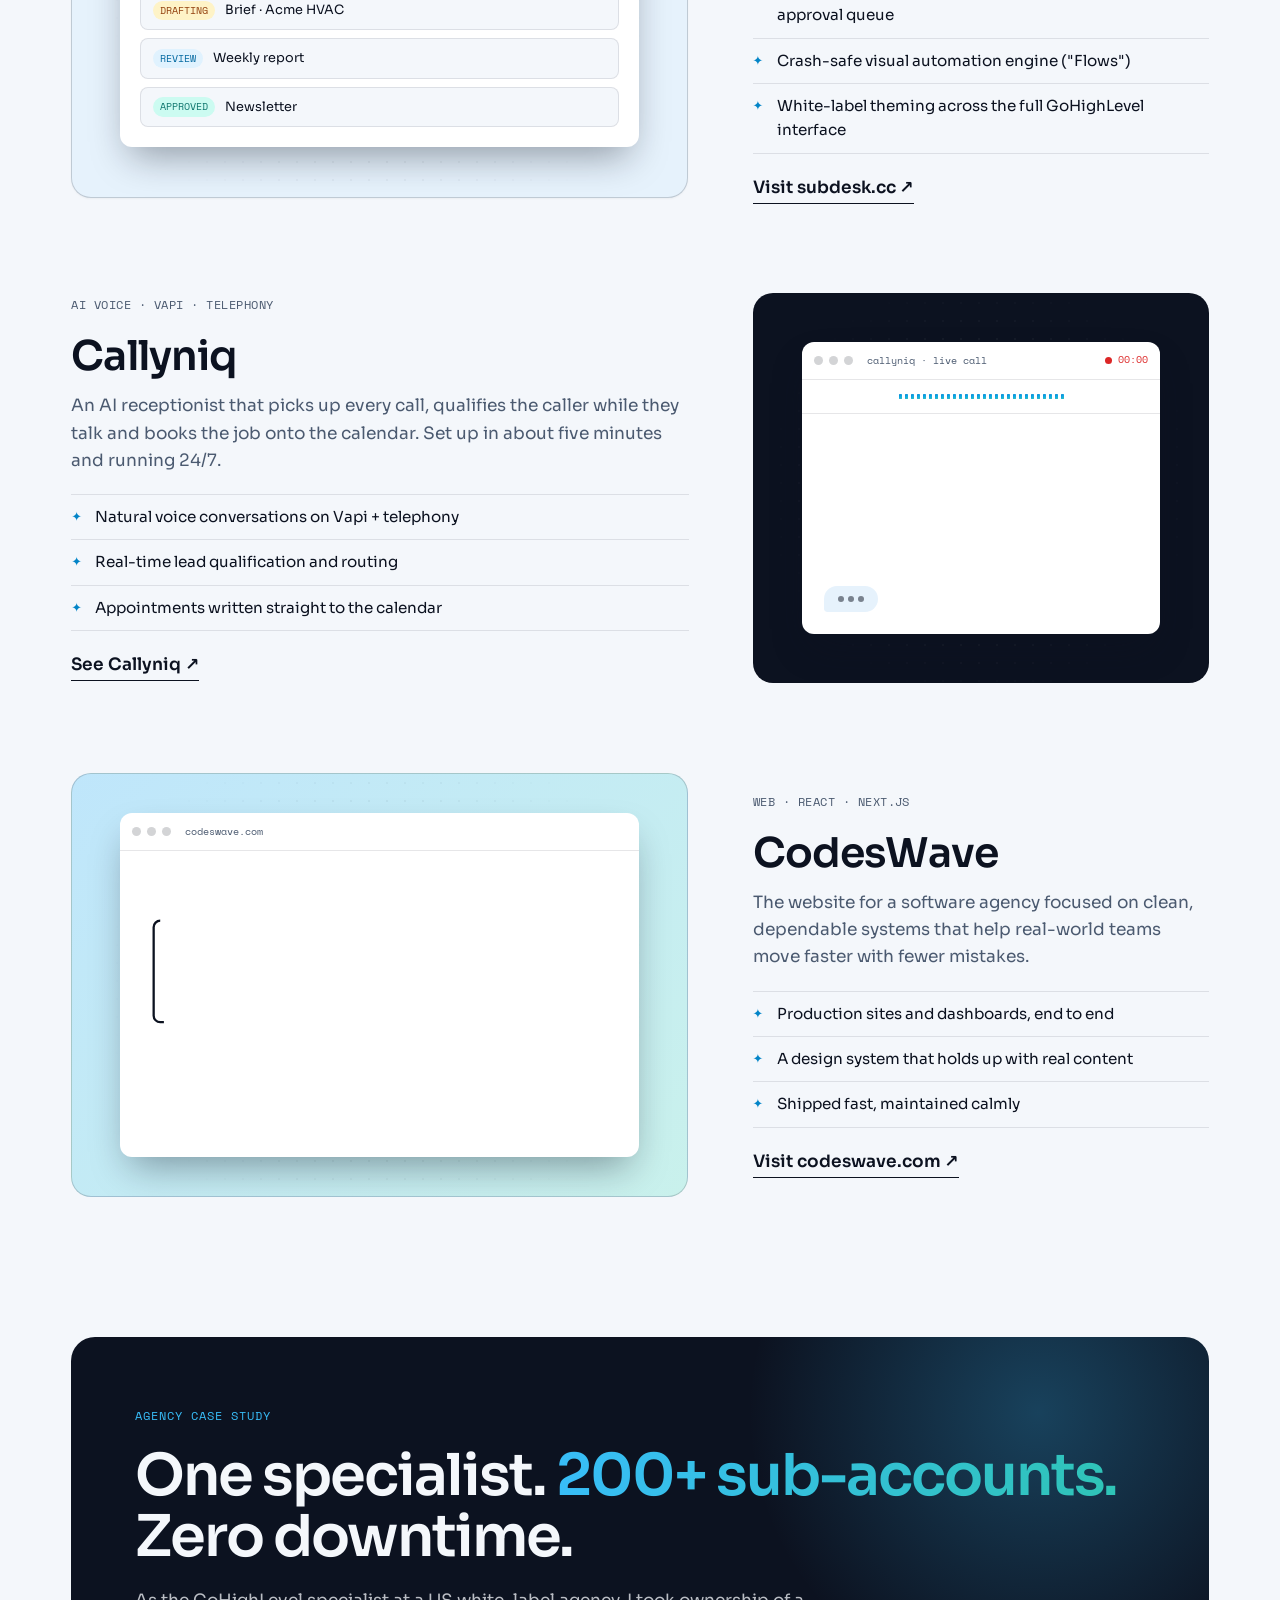
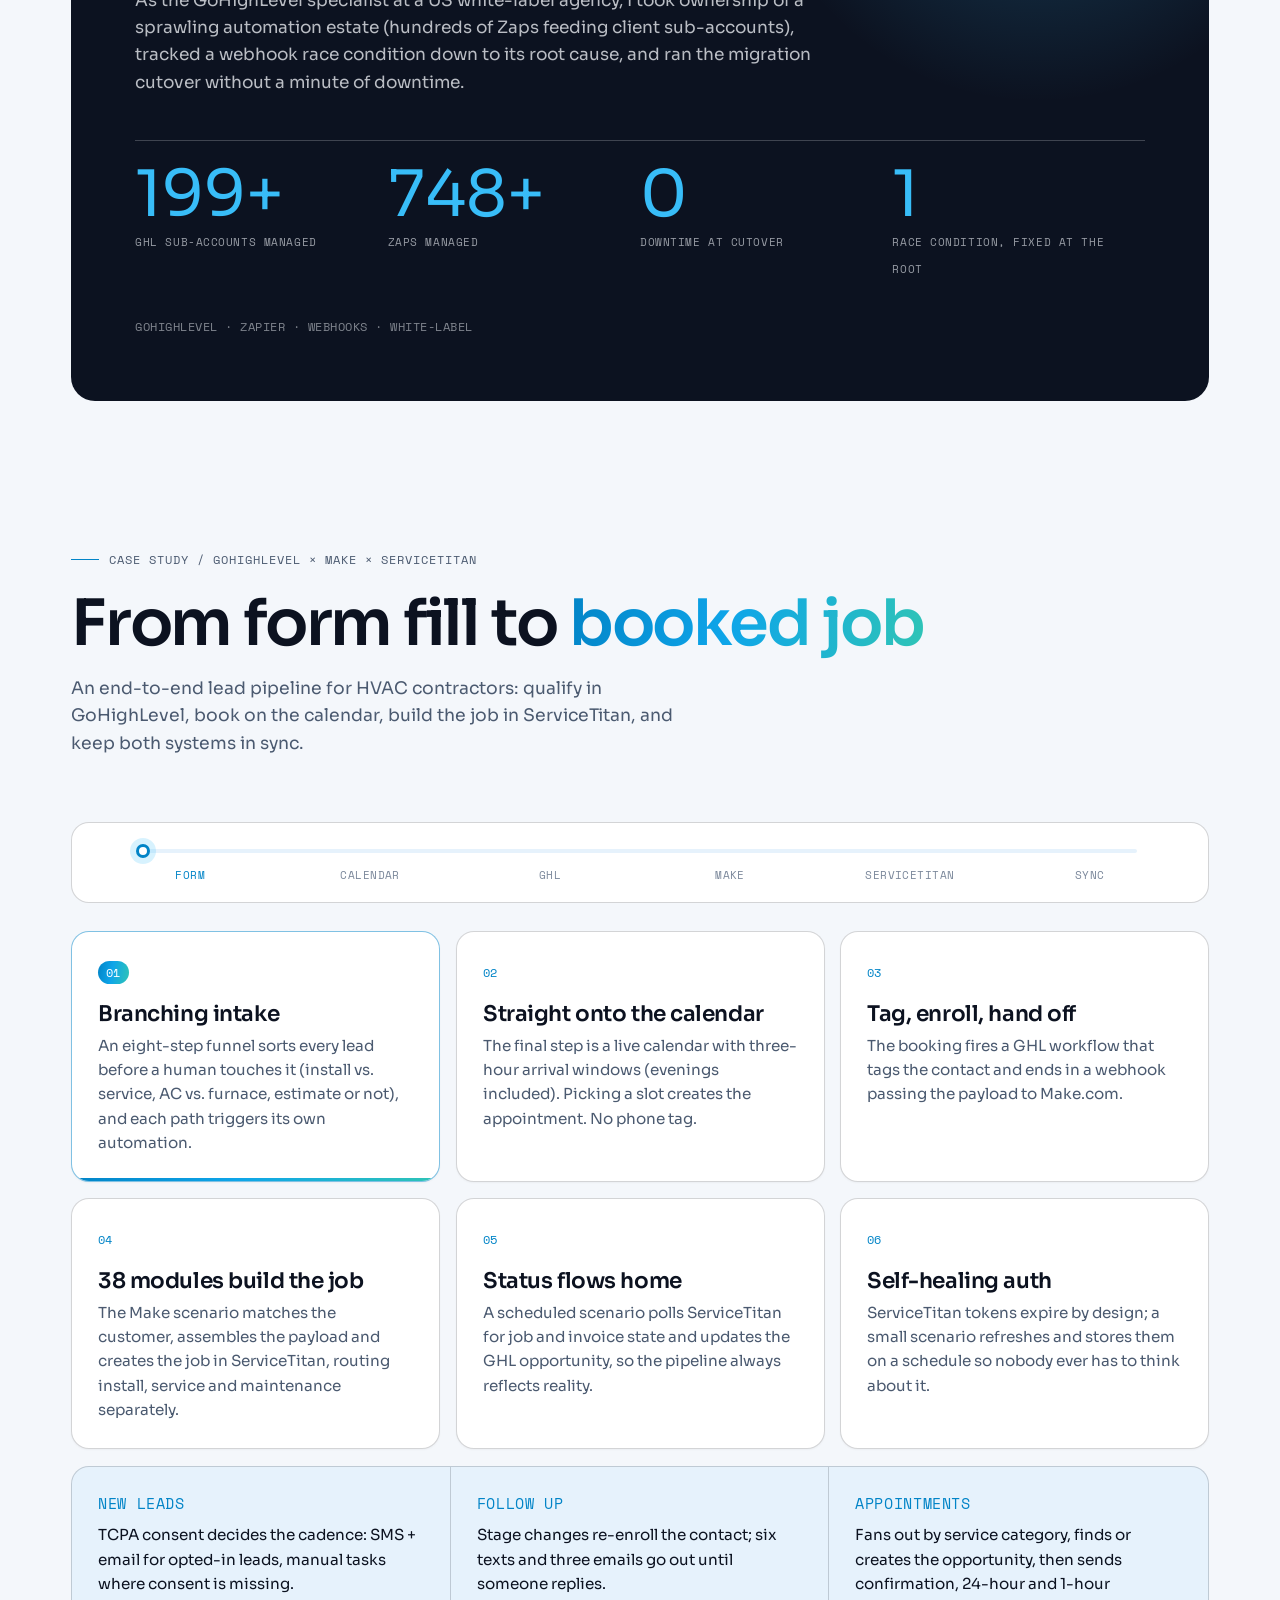
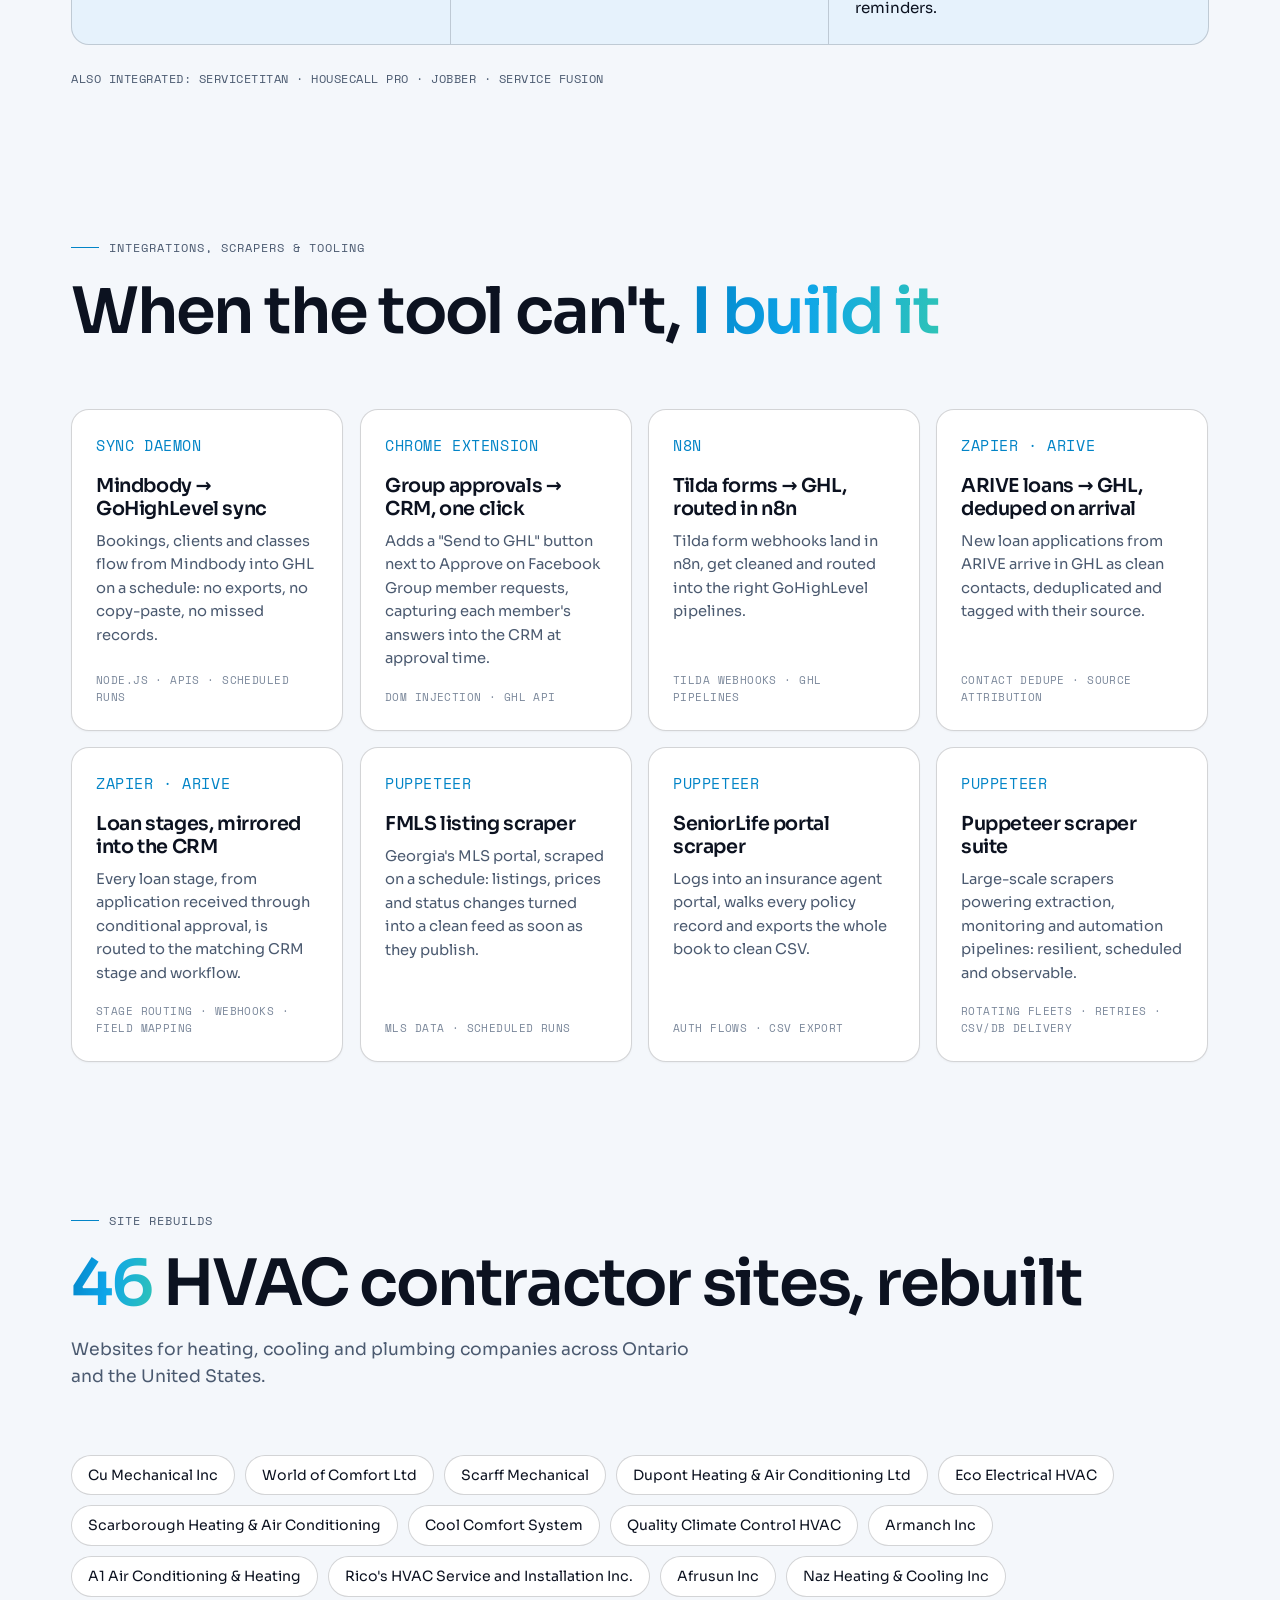
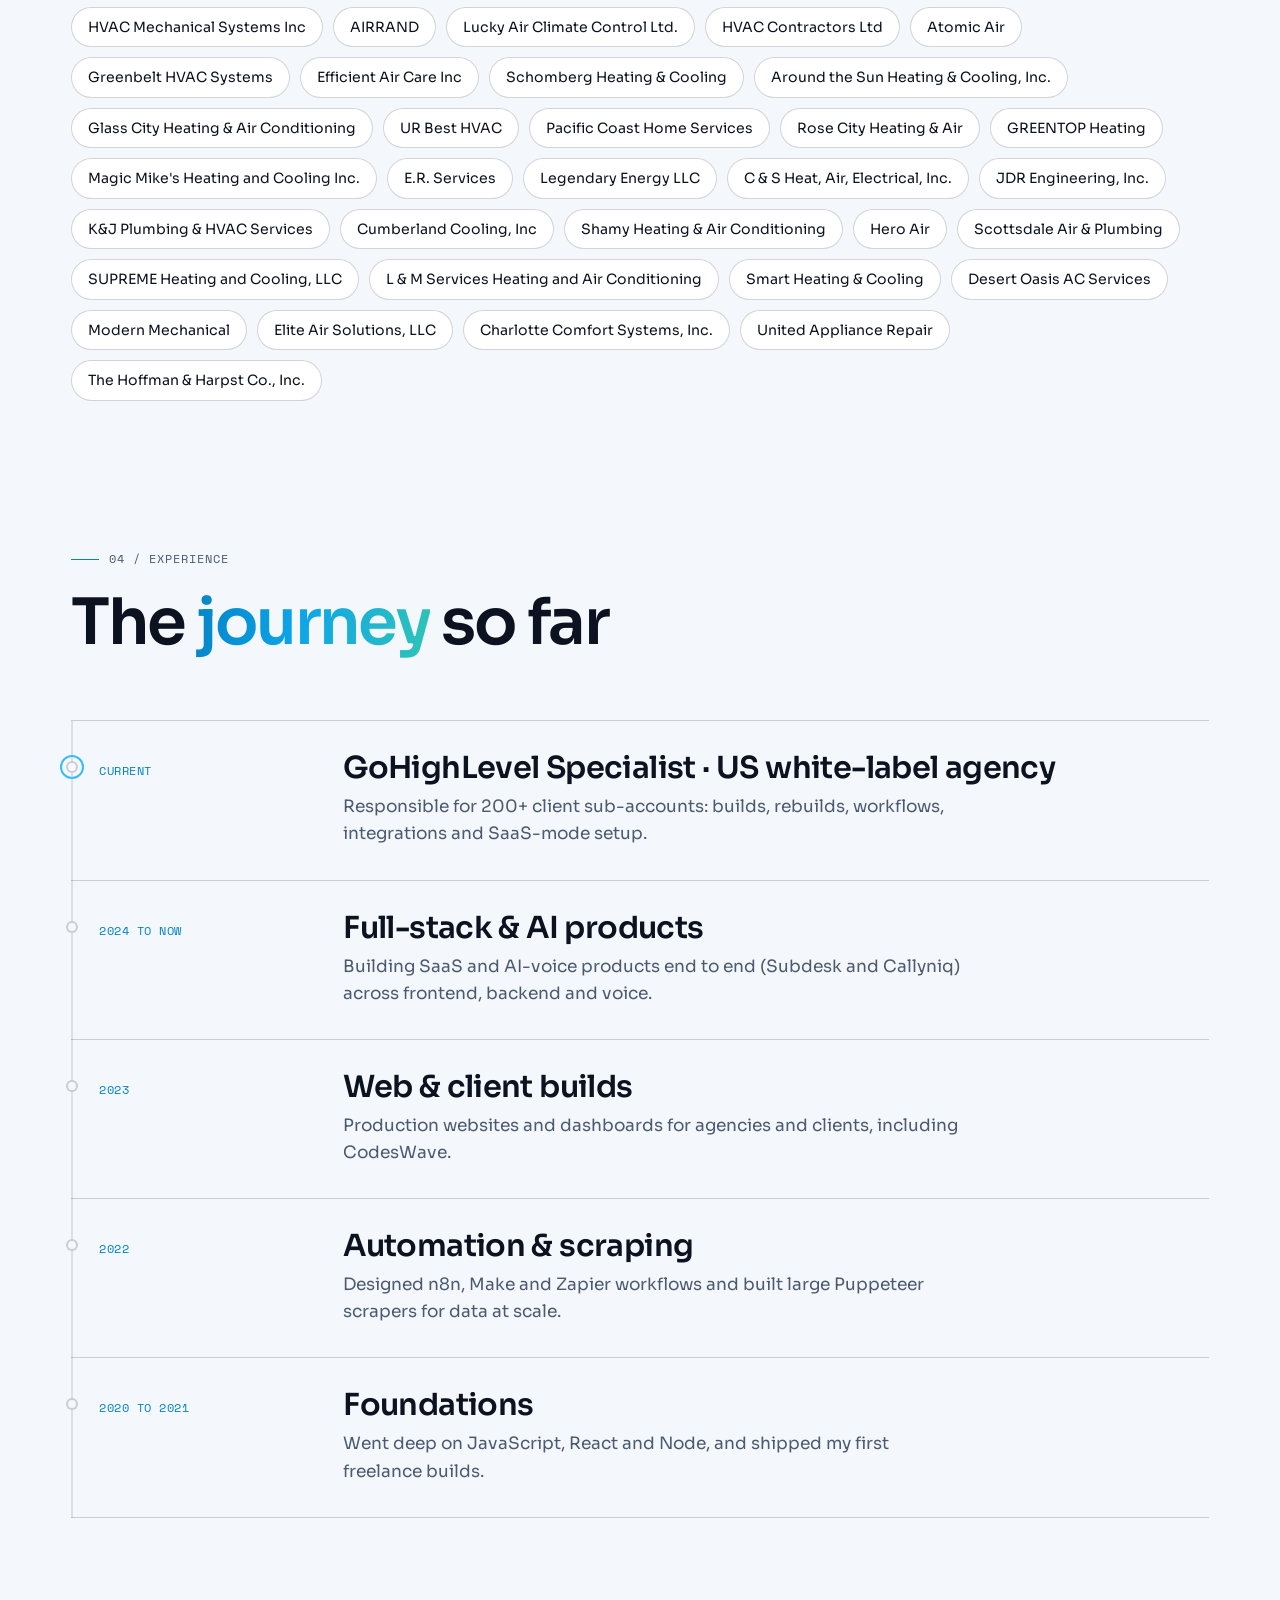
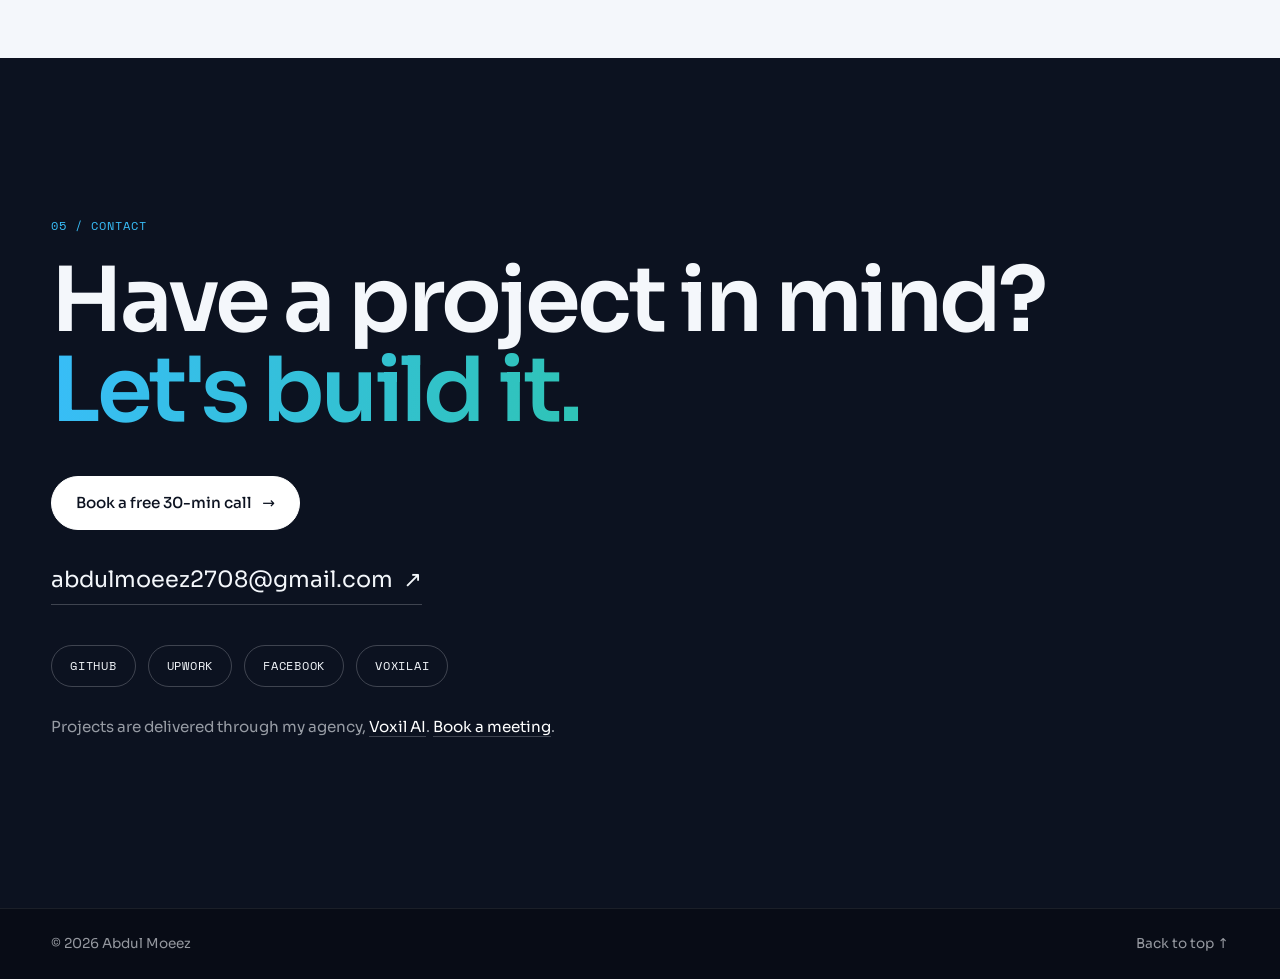
==== commit ffc3842f: "Add llms.txt and allow major AI crawlers in robots.txt. Helps LLMs and agents discover identity, ski" ====
--- a/index.html
+++ b/index.html
@@ -9,6 +9,7 @@
   <meta name="google-site-verification" content="2t5W5nSGOhqLb2nnvXuM35Zk8S0_WPzQCuNc-g8E5sQ" />
   <meta name="theme-color" content="#f4f7fb" />
   <link rel="canonical" href="https://abdulmoeezhassan.github.io/" />
+  <link rel="describedby" href="https://abdulmoeezhassan.github.io/llms.txt" />
 
   <meta property="og:type" content="profile" />
   <meta property="og:site_name" content="Abdul Moeez" />
